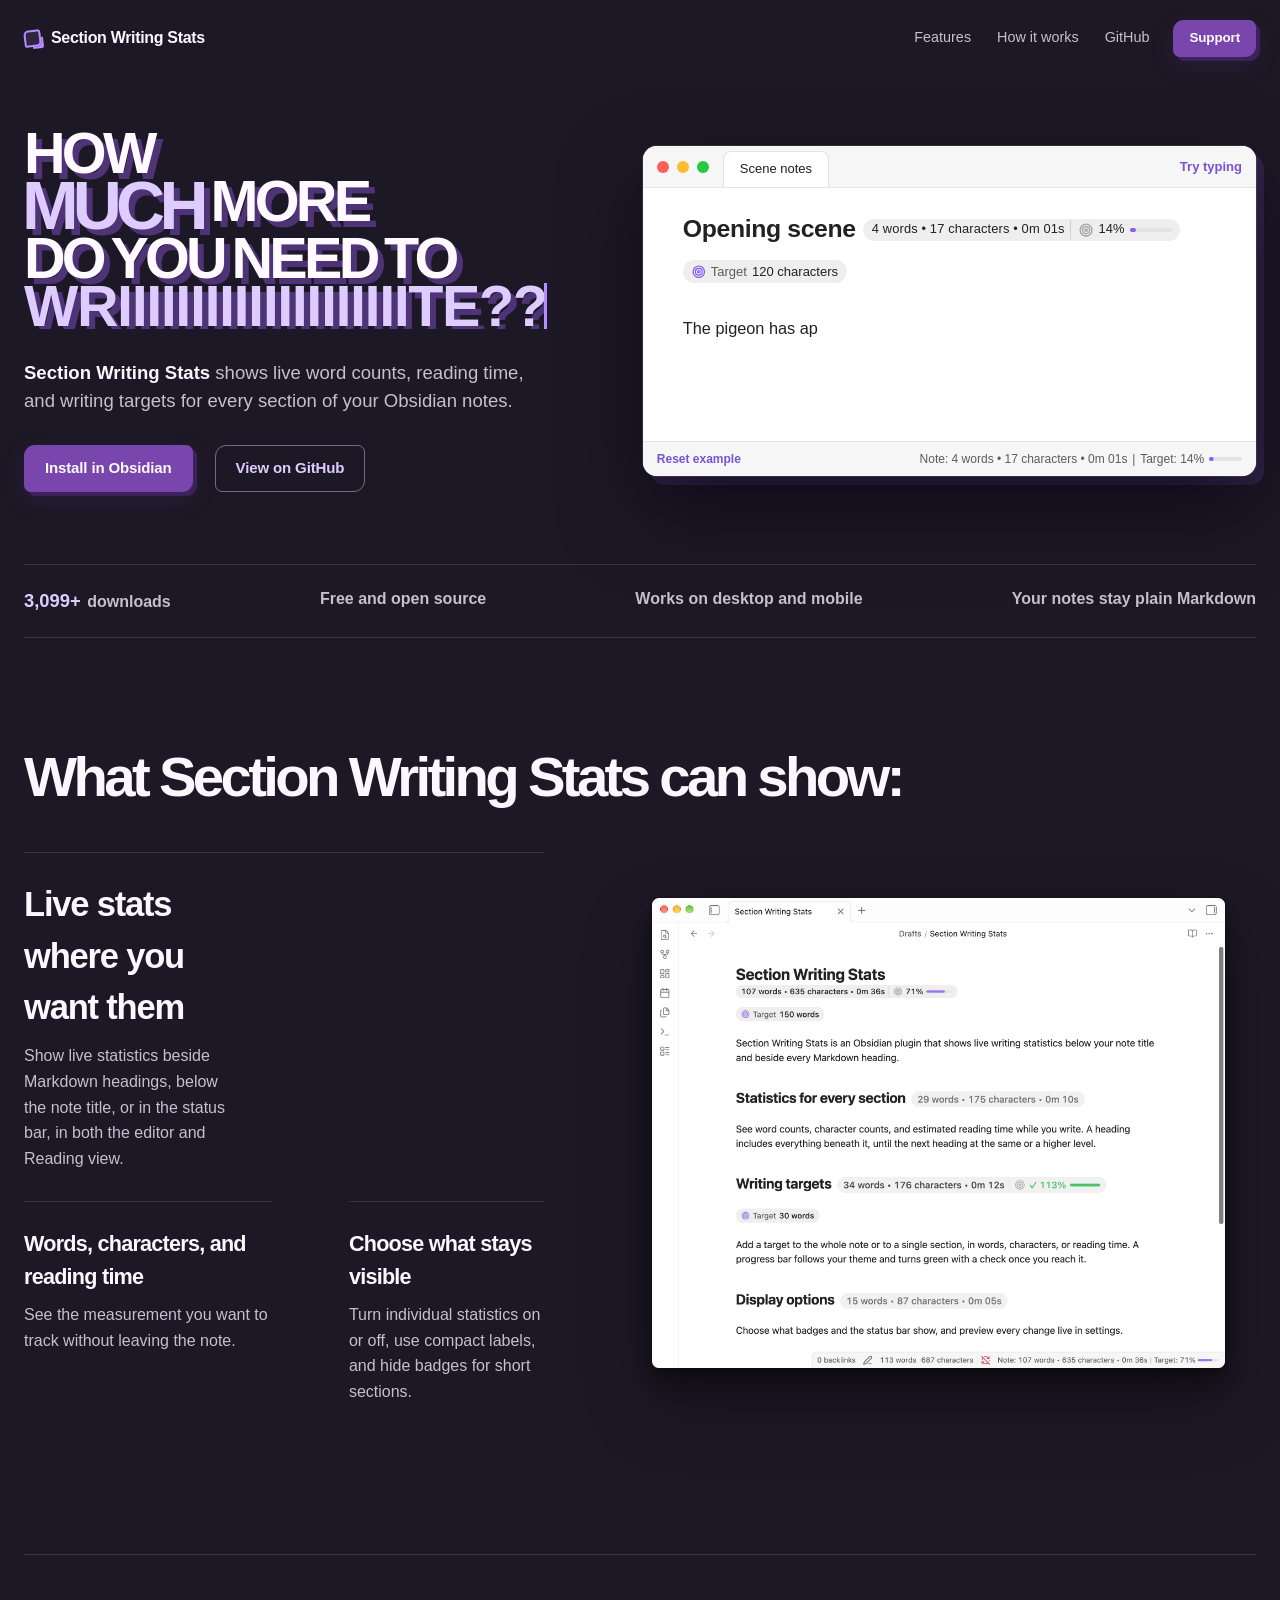
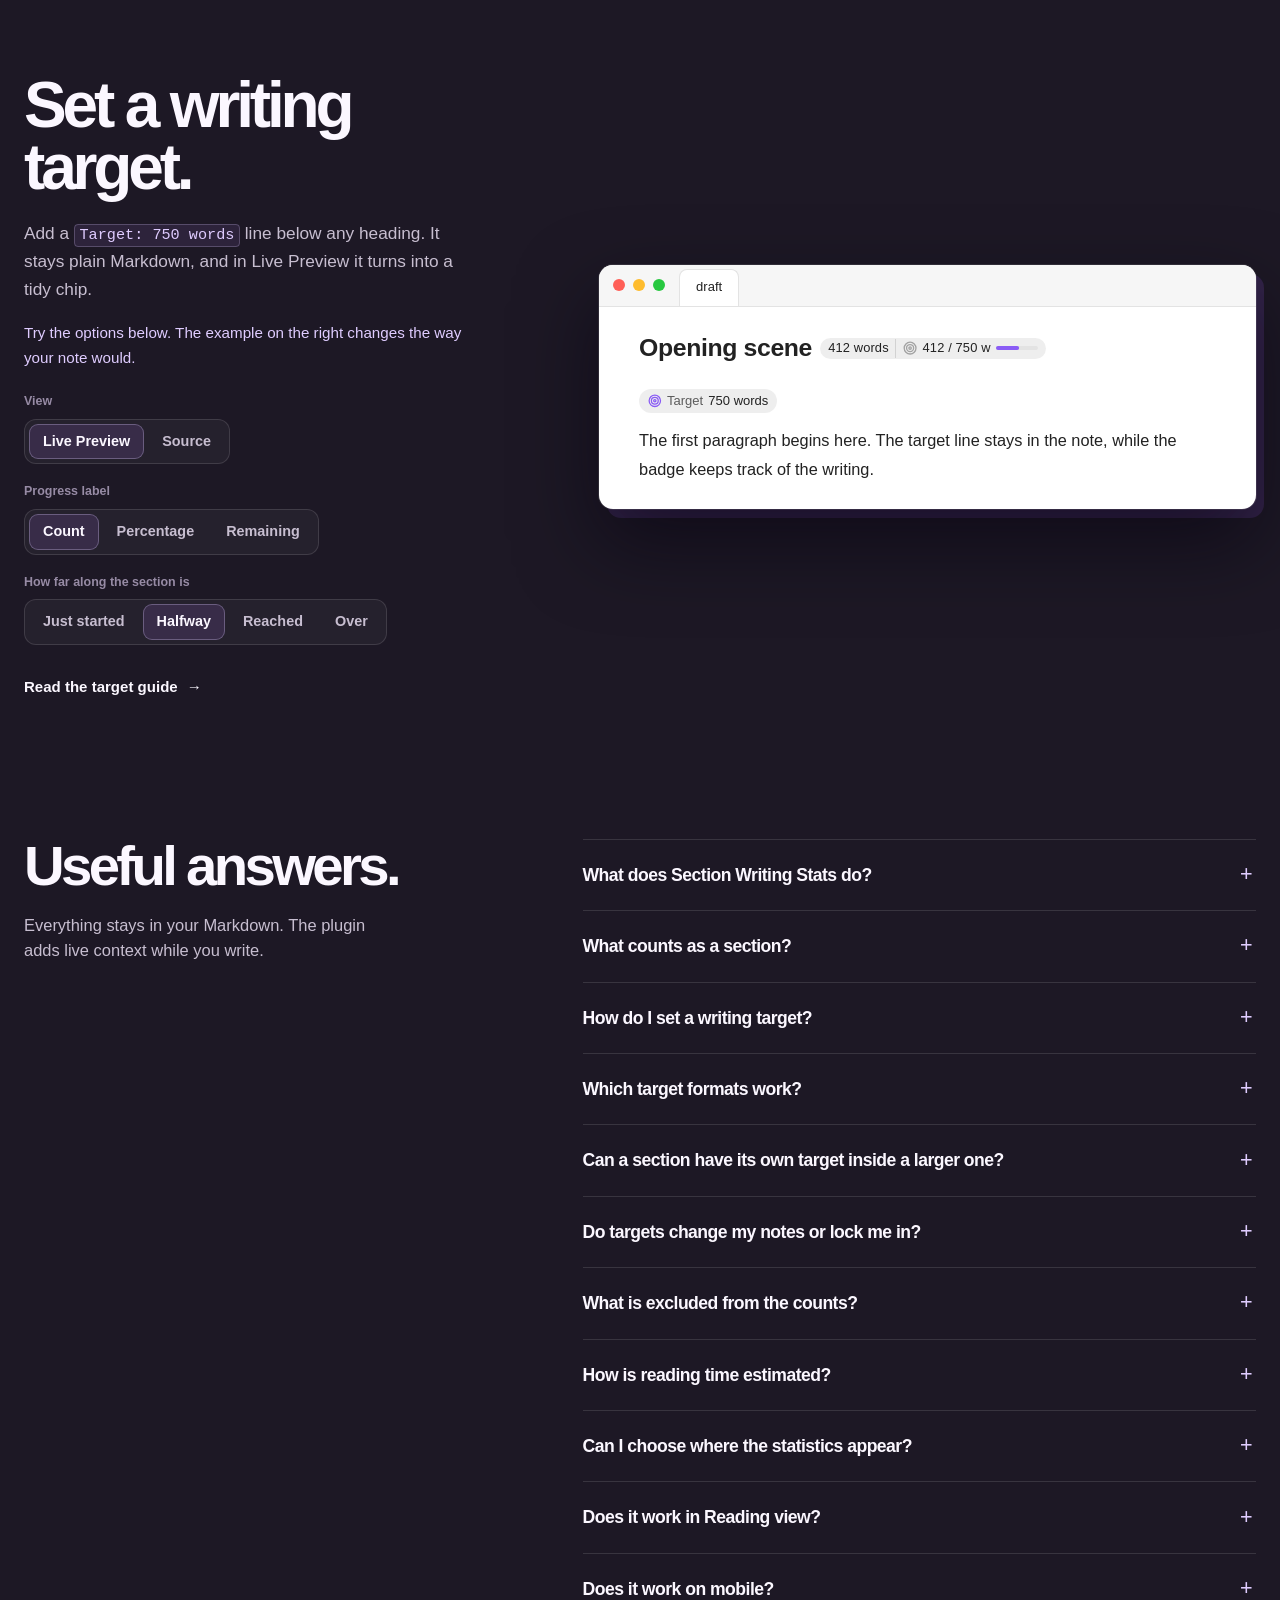
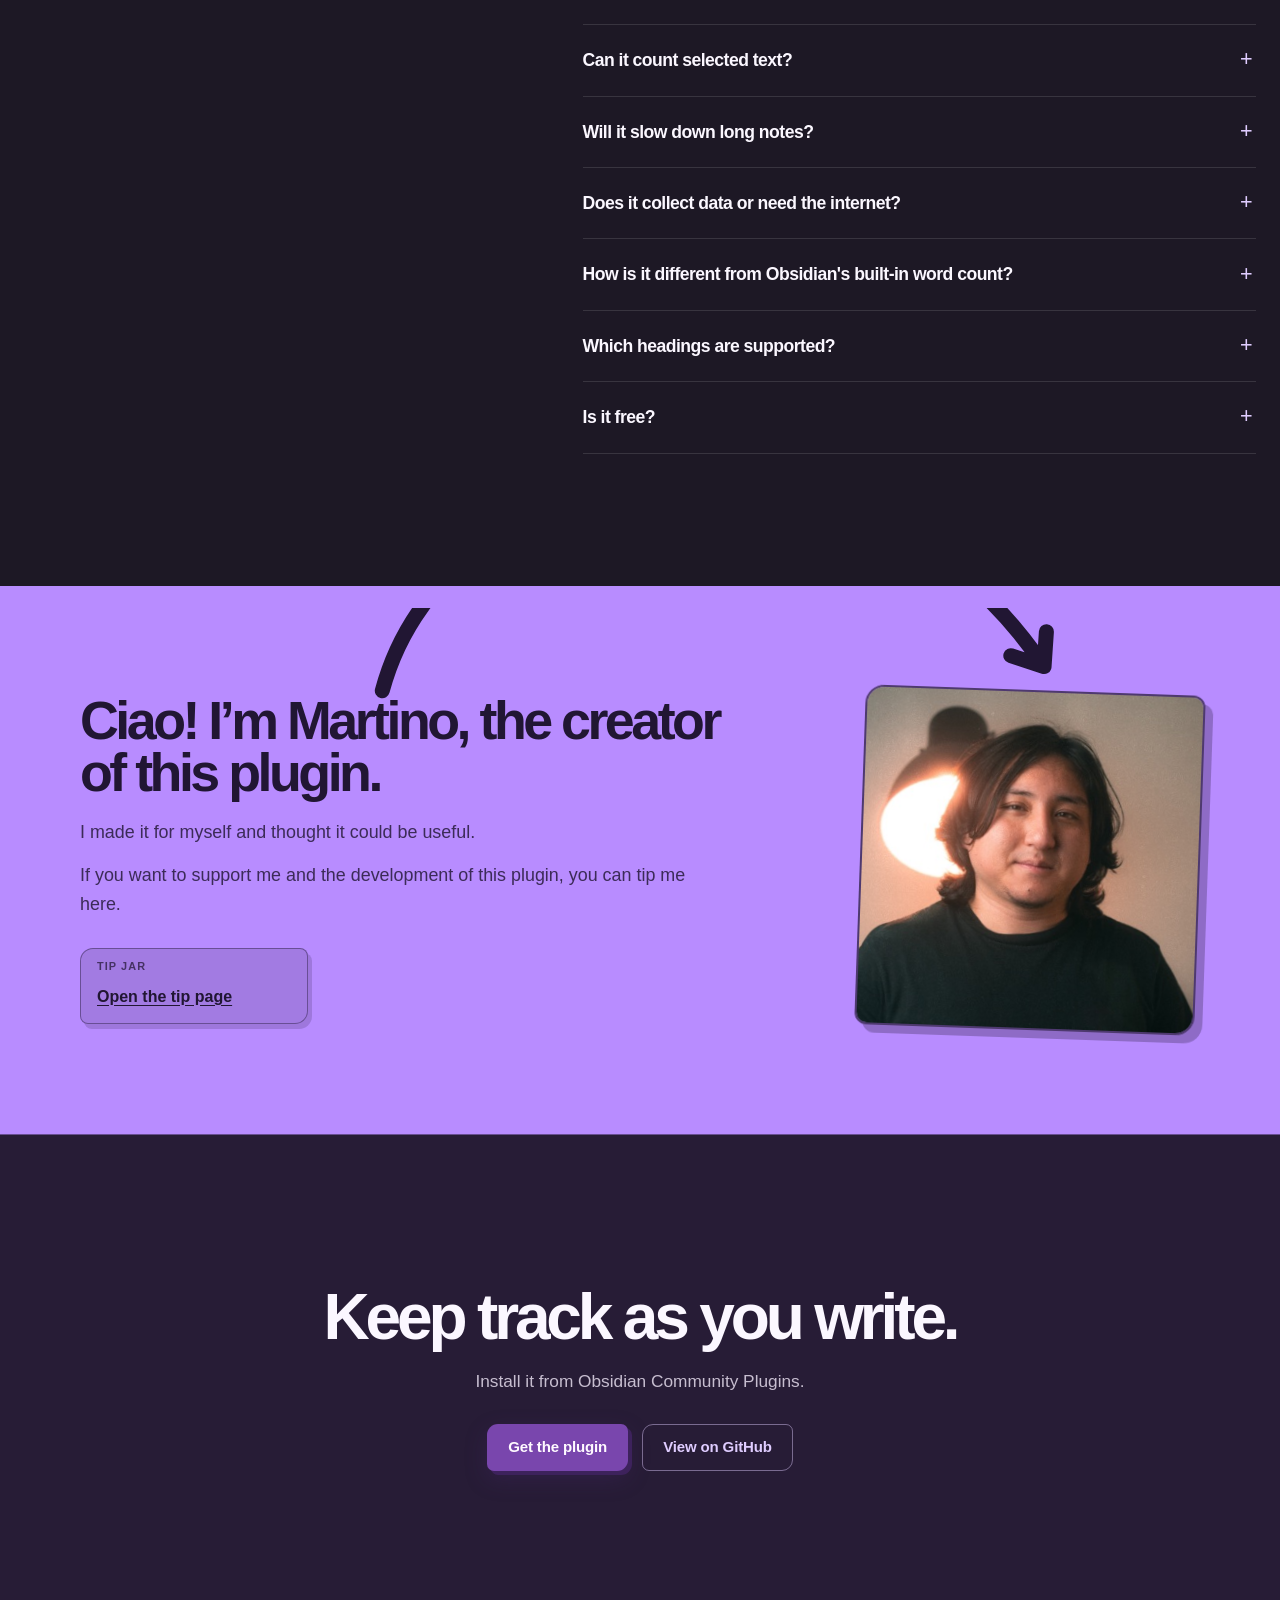
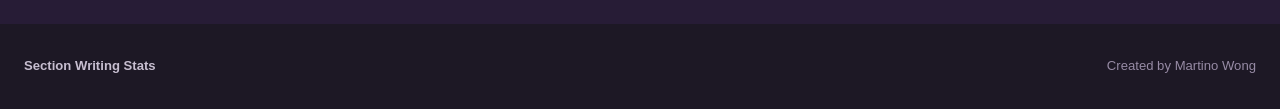
==== prototype/index.html @ cdc9cf93 "Replace the words-written slider with clear progress choices Just started, Halfway, Reached, and Ove" ====
<!doctype html>
<html lang="en">
  <head>
    <meta charset="utf-8" />
    <meta name="viewport" content="width=device-width, initial-scale=1" />
    <meta name="description" content="Live word counts, character counts, reading-time estimates, and writing targets for every Markdown heading in Obsidian." />
    <meta name="robots" content="noindex" />
    <meta name="theme-color" content="#19171d" />
    <meta property="og:type" content="website" />
    <meta property="og:site_name" content="Section Writing Stats" />
    <meta property="og:title" content="Section Writing Stats for Obsidian - Word Counts & Writing Targets" />
    <meta property="og:description" content="Live word counts, character counts, reading-time estimates, and writing targets for every Markdown heading in Obsidian." />
    <meta property="og:url" content="https://martinowong.github.io/section-writing-stats-site/" />
    <meta property="og:image" content="https://martinowong.github.io/section-writing-stats-site/images/section-writing-stats-x-card.png?v=1.5.0" />
    <meta property="og:image:secure_url" content="https://martinowong.github.io/section-writing-stats-site/images/section-writing-stats-x-card.png?v=1.5.0" />
    <meta property="og:image:width" content="1200" />
    <meta property="og:image:height" content="630" />
    <meta property="og:image:alt" content="Section Writing Stats for Obsidian, showing live word counts, character counts, reading time, and writing targets." />
    <meta name="twitter:card" content="summary_large_image" />
    <meta name="twitter:title" content="Section Writing Stats for Obsidian - Word Counts & Writing Targets" />
    <meta name="twitter:description" content="Live word counts, character counts, reading-time estimates, and writing targets for every Markdown heading in Obsidian." />
    <meta name="twitter:image" content="https://martinowong.github.io/section-writing-stats-site/images/section-writing-stats-x-card.png?v=1.5.0" />
    <meta name="twitter:image:alt" content="Section Writing Stats for Obsidian, showing live word counts, character counts, reading time, and writing targets." />
    <title>Section Writing Stats for Obsidian - Word Counts & Writing Targets</title>
    <link rel="stylesheet" href="site.css" />
    <link rel="stylesheet" href="plugin.css" />
    <link rel="stylesheet" href="prototype.css" />
    <script type="application/ld+json">
      {
        "@context": "https://schema.org",
        "@type": "SoftwareApplication",
        "name": "Section Writing Stats",
        "applicationCategory": "ProductivityApplication",
        "operatingSystem": "Windows, macOS, Linux, iOS, Android",
        "description": "An Obsidian community plugin that shows live word counts, character counts, reading-time estimates, and writing-target progress for notes and Markdown sections.",
        "downloadUrl": "https://community.obsidian.md/plugins/section-meter",
        "codeRepository": "https://github.com/martinowong/obsidian-section-meter",
        "author": {
          "@type": "Person",
          "name": "Martino Wong"
        }
      }
    </script>
    <script type="application/ld+json" id="faq-structured-data">
      {
        "@context": "https://schema.org",
        "@type": "FAQPage",
        "mainEntity": [
          {
            "@type": "Question",
            "name": "What does Section Writing Stats do?",
            "acceptedAnswer": {
              "@type": "Answer",
              "text": "It shows live word counts, character counts, and reading-time estimates beside every Markdown heading, below the note title, and in the status bar, and it tracks writing targets for a whole note or a single section."
            }
          },
          {
            "@type": "Question",
            "name": "What counts as a section?",
            "acceptedAnswer": {
              "@type": "Answer",
              "text": "A heading includes everything beneath it, including nested headings, until the next heading at the same or a higher level. A chapter's count therefore includes all of its scenes."
            }
          },
          {
            "@type": "Question",
            "name": "How do I set a writing target?",
            "acceptedAnswer": {
              "@type": "Answer",
              "text": "Put the cursor in a section and run Set or edit current-section writing target from the command palette, or type a line such as Target: 750 words below the heading yourself. A target above the first heading applies to the whole note."
            }
          },
          {
            "@type": "Question",
            "name": "Which target formats work?",
            "acceptedAnswer": {
              "@type": "Answer",
              "text": "Words, characters, or reading time: Target: 250 words, target 250w, Target: 1800 chars, Target: 3m, Target: 2m 30s, or Target: 45s. The line must stand on its own and include a unit, and Target is case-insensitive."
            }
          },
          {
            "@type": "Question",
            "name": "Can a section have its own target inside a larger one?",
            "acceptedAnswer": {
              "@type": "Answer",
              "text": "Yes. A parent heading's target covers all of its subsections, and a nested heading can define its own target, which takes priority while you write in that subsection."
            }
          },
          {
            "@type": "Question",
            "name": "Do targets change my notes or lock me in?",
            "acceptedAnswer": {
              "@type": "Answer",
              "text": "No. A target is an ordinary line of Markdown that stays in the note and works without the plugin. In Live Preview it shows as a small chip; click it to edit the text, or turn chips off in settings."
            }
          },
          {
            "@type": "Question",
            "name": "What is excluded from the counts?",
            "acceptedAnswer": {
              "@type": "Answer",
              "text": "YAML frontmatter, fenced and inline code, embeds, comments, HTML, and the target lines themselves. Text in paragraphs, lists, blockquotes, links, and table cells is counted."
            }
          },
          {
            "@type": "Question",
            "name": "How is reading time estimated?",
            "acceptedAnswer": {
              "@type": "Answer",
              "text": "From the word count and a reading speed you choose in settings, from 100 to 500 words per minute. The default is 200."
            }
          },
          {
            "@type": "Question",
            "name": "Can I choose where the statistics appear?",
            "acceptedAnswer": {
              "@type": "Answer",
              "text": "Yes. Show them beside headings, below the note title, in the status bar, or any combination, and pick words, reading time, or characters separately for badges and the status bar."
            }
          },
          {
            "@type": "Question",
            "name": "Does it work in Reading view?",
            "acceptedAnswer": {
              "@type": "Answer",
              "text": "Yes. Heading and title badges appear in both the editor and Reading view, using the same settings."
            }
          },
          {
            "@type": "Question",
            "name": "Does it work on mobile?",
            "acceptedAnswer": {
              "@type": "Answer",
              "text": "Yes. It runs on Obsidian for iOS and Android, and an optional sticky meter shows the current target's progress while you scroll."
            }
          },
          {
            "@type": "Question",
            "name": "Can it count selected text?",
            "acceptedAnswer": {
              "@type": "Answer",
              "text": "Yes. Select any passage and the status bar shows its words, characters, and reading time."
            }
          },
          {
            "@type": "Question",
            "name": "Will it slow down long notes?",
            "acceptedAnswer": {
              "@type": "Answer",
              "text": "It is built for long manuscripts: counts update after a short pause in typing, and only headings on screen get badges. A 55,000-word note with 480 headings recounts in under 10 milliseconds on a Mac."
            }
          },
          {
            "@type": "Question",
            "name": "Does it collect data or need the internet?",
            "acceptedAnswer": {
              "@type": "Answer",
              "text": "No. The plugin makes no network requests and keeps everything on your device."
            }
          },
          {
            "@type": "Question",
            "name": "How is it different from Obsidian's built-in word count?",
            "acceptedAnswer": {
              "@type": "Answer",
              "text": "Obsidian's word count shows totals for the whole note or a selection. Section Writing Stats adds counts for every heading, reading time, and writing targets with progress."
            }
          },
          {
            "@type": "Question",
            "name": "Which headings are supported?",
            "acceptedAnswer": {
              "@type": "Answer",
              "text": "Headings written with # marks, from # to ######. Underline-style (Setext) headings are not supported."
            }
          },
          {
            "@type": "Question",
            "name": "Is it free?",
            "acceptedAnswer": {
              "@type": "Answer",
              "text": "Yes. It is free and open source under the MIT License. If it helps your writing, you can leave a tip."
            }
          }
        ]
      }
    </script>
  </head>
  <body>
    <header class="site-header">
      <a class="wordmark" href="#top" aria-label="Section Writing Stats home">
        <span class="wordmark-mark" aria-hidden="true"></span>
        <span>Section Writing Stats</span>
      </a>
      <nav aria-label="Main navigation">
        <a href="#features">Features</a>
        <a href="#how-it-works">How it works</a>
        <a href="https://github.com/martinowong/obsidian-section-meter">GitHub</a>
      </nav>
      <a class="button button-small header-support" href="#support">Support</a>
    </header>

    <main id="top">
      <section class="p-hero" aria-labelledby="hero-heading">
        <div class="p-hero-copy hero-title is-visible">
          <h1 id="hero-heading" class="hero-shout" aria-label="How much more do you need to write?"><span class="type-row" aria-hidden="true"><span class="type-word type-word-1">HOW</span></span><span class="type-row type-row-much" aria-hidden="true"><span class="type-word type-word-2 type-word-much">MUCH</span><span class="type-word type-word-3">MORE</span></span><span class="type-row" aria-hidden="true"><span class="type-word type-word-4">DO</span><span class="type-word type-word-5">YOU</span><span class="type-word type-word-6">NEED</span><span class="type-word type-word-7">TO</span></span><span class="type-row" aria-hidden="true"><span class="type-word type-word-write"><span class="write-line">WRIIIIIIIIIII</span><span class="write-line">IIIIIIIIITE??</span></span></span></h1>
          <p class="p-answer"><strong>Section Writing Stats</strong> shows live word counts, reading time, and writing targets for every section of your Obsidian notes.</p>
          <div class="hero-actions">
            <a class="button" href="https://community.obsidian.md/plugins/section-meter">Install in Obsidian</a>
            <a class="button button-repo" href="https://github.com/martinowong/obsidian-section-meter">View on GitHub</a>
          </div>
        </div>
        <figure class="obsidian-frame p-demo" aria-label="Interactive example of Section Writing Stats">
          <div class="of-titlebar" aria-hidden="true"><span class="of-lights"><i></i><i></i><i></i></span><span class="of-tab">Scene notes</span><span class="of-hint">Try typing</span></div>
          <div class="of-body">
            <h2 class="of-heading">Opening scene <span class="section-meter-badge section-meter-target-badge section-meter-target-start" id="demo-target-badge"><span class="section-meter-badge-label" id="demo-badge">0 words</span><span class="section-meter-target-group"><span class="section-meter-target-caption"><svg viewBox="0 0 24 24" stroke-width="2" aria-hidden="true"><circle cx="12" cy="12" r="10"/><circle cx="12" cy="12" r="6"/><circle cx="12" cy="12" r="2"/></svg><span class="sr-only">Target</span></span><span class="section-meter-target-label section-meter-target-start" id="demo-target-count">0%</span><span class="section-meter-target-progress section-meter-target-start"><span class="section-meter-target-progress-fill" id="demo-progress-fill"></span></span></span></span></h2>
            <div class="of-editor">
              <label class="sr-only" for="demo-writing">Try writing a section</label>
              <textarea id="demo-writing" spellcheck="false">Target: 120 characters

</textarea>
              <div class="of-chip-line" id="demo-target-line" hidden><button type="button" class="section-meter-target-chip" id="demo-target-chip-value-chip"><span class="section-meter-target-chip-icon"><svg viewBox="0 0 24 24" stroke-width="2" aria-hidden="true"><circle cx="12" cy="12" r="10"/><circle cx="12" cy="12" r="6"/><circle cx="12" cy="12" r="2"/></svg></span><span class="section-meter-target-chip-caption">Target</span><span class="section-meter-target-chip-value" id="demo-target-chip-value">120 characters</span></button></div>
            </div>
          </div>
          <div class="of-status">
            <button type="button" id="demo-reset">Reset example</button>
            <span class="section-meter-status-bar-part section-meter-status-bar-target" id="demo-status" aria-live="polite"></span>
          </div>
        </figure>
      </section>

      <ul class="p-facts" aria-label="At a glance">
        <li><strong><span id="download-count" data-downloads="0" data-fallback-downloads="3099">3,099</span>+</strong> downloads</li>
        <li>Free and open source</li>
        <li>Works on desktop and mobile</li>
        <li>Your notes stay plain Markdown</li>
      </ul>

      <section class="feature-section p-features" id="features">
        <div class="section-heading reveal">
          <h2>What Section Writing Stats can show:</h2>
        </div>
        <div class="p-features-layout">
        <div class="feature-list">
          <article class="feature feature-primary reveal">
            <div>
              <h3>Live stats where you want them</h3>
              <p>Show live statistics beside Markdown headings, below the note title, or in the status bar, in both the editor and Reading view.</p>
            </div>
          </article>
          <article class="feature reveal">
            <div>
              <h3>Words, characters, and reading time</h3>
              <p>See the measurement you want to track without leaving the note.</p>
            </div>
          </article>
          <article class="feature reveal">
            <div>
              <h3>Choose what stays visible</h3>
              <p>Turn individual statistics on or off, use compact labels, and hide badges for short sections.</p>
            </div>
          </article>
        </div>
        <figure class="p-features-shot hero-screenshot reveal">
          <picture>
            <source srcset="../images/section-writing-stats-obsidian.webp" type="image/webp" />
            <img src="../images/section-writing-stats-obsidian.png" width="2300" height="1924" loading="lazy" alt="Section Writing Stats in Obsidian, with heading badges, target chips, and the status bar" />
          </picture>
        </figure>
        </div>
      </section>

      <section class="p-targets" id="how-it-works">
        <div class="p-targets-copy target-copy reveal">
          <h2>Set a writing target.</h2>
          <p>Add a <code>Target: 750 words</code> line below any heading. It stays plain Markdown, and in Live Preview it turns into a tidy chip.</p>
          <p class="p-controls-hint">Try the options below. The example on the right changes the way your note would.</p>
          <div class="p-controls">
            <fieldset class="p-segmented"><legend>View</legend><div>
              <label><input type="radio" name="target-view" value="live" checked><span>Live Preview</span></label>
              <label><input type="radio" name="target-view" value="source"><span>Source</span></label>
            </div></fieldset>
            <fieldset class="p-segmented"><legend>Progress label</legend><div>
              <label><input type="radio" name="target-label" value="count" checked><span>Count</span></label>
              <label><input type="radio" name="target-label" value="percentage"><span>Percentage</span></label>
              <label><input type="radio" name="target-label" value="remaining"><span>Remaining</span></label>
            </div></fieldset>
            <fieldset class="p-segmented"><legend>How far along the section is</legend><div>
              <label><input type="radio" name="target-progress" value="150"><span>Just started</span></label>
              <label><input type="radio" name="target-progress" value="412" checked><span>Halfway</span></label>
              <label><input type="radio" name="target-progress" value="780"><span>Reached</span></label>
              <label><input type="radio" name="target-progress" value="960"><span>Over</span></label>
            </div></fieldset>
          </div>
          <a class="text-link" href="https://github.com/martinowong/obsidian-section-meter#writing-targets">Read the target guide <span aria-hidden="true">→</span></a>
        </div>
        <figure class="obsidian-frame p-target-demo reveal reveal-late" aria-label="Example section with a 750-word target">
          <div class="of-titlebar" aria-hidden="true"><span class="of-lights"><i></i><i></i><i></i></span><span class="of-tab">draft</span></div>
          <div class="of-body">
            <h2 class="of-heading">Opening scene <span class="section-meter-badge section-meter-target-badge section-meter-target-start" id="sample-target-badge"><span class="section-meter-badge-label" id="sample-badge-label">412 words</span><span class="section-meter-target-group"><span class="section-meter-target-caption"><svg viewBox="0 0 24 24" stroke-width="2" aria-hidden="true"><circle cx="12" cy="12" r="10"/><circle cx="12" cy="12" r="6"/><circle cx="12" cy="12" r="2"/></svg><span class="sr-only">Target</span></span><span class="section-meter-target-label section-meter-target-start" id="sample-target-count">0%</span><span class="section-meter-target-progress section-meter-target-start"><span class="section-meter-target-progress-fill" id="sample-progress-fill"></span></span></span></span></h2>
            <div class="p-target-line" id="sample-target-line"><button type="button" class="section-meter-target-chip" id="sample-chip-value-chip"><span class="section-meter-target-chip-icon"><svg viewBox="0 0 24 24" stroke-width="2" aria-hidden="true"><circle cx="12" cy="12" r="10"/><circle cx="12" cy="12" r="6"/><circle cx="12" cy="12" r="2"/></svg></span><span class="section-meter-target-chip-caption">Target</span><span class="section-meter-target-chip-value" id="sample-chip-value">750 words</span></button></div>
            <p>The first paragraph begins here. The target line stays in the note, while the badge keeps track of the writing.</p>
          </div>
        </figure>
      </section>

      <section class="faq-section" id="faq" aria-labelledby="faq-title">
        <div class="faq-heading reveal">
          <h2 id="faq-title">Useful answers.</h2>
          <p>Everything stays in your Markdown. The plugin adds live context while you write.</p>
        </div>
        <div class="faq-list reveal">
          <details>
            <summary>What does Section Writing Stats do?</summary>
            <p>It shows live word counts, character counts, and reading-time estimates beside every Markdown heading, below the note title, and in the status bar, and it tracks writing targets for a whole note or a single section.</p>
          </details>
          <details>
            <summary>What counts as a section?</summary>
            <p>A heading includes everything beneath it, including nested headings, until the next heading at the same or a higher level. A chapter's count therefore includes all of its scenes.</p>
          </details>
          <details>
            <summary>How do I set a writing target?</summary>
            <p>Put the cursor in a section and run Set or edit current-section writing target from the command palette, or type a line such as <code>Target: 750 words</code> below the heading yourself. A target above the first heading applies to the whole note.</p>
          </details>
          <details>
            <summary>Which target formats work?</summary>
            <p>Words, characters, or reading time: <code>Target: 250 words</code>, <code>target 250w</code>, <code>Target: 1800 chars</code>, <code>Target: 3m</code>, <code>Target: 2m 30s</code>, or <code>Target: 45s</code>. The line must stand on its own and include a unit, and <code>Target</code> is case-insensitive.</p>
          </details>
          <details>
            <summary>Can a section have its own target inside a larger one?</summary>
            <p>Yes. A parent heading's target covers all of its subsections, and a nested heading can define its own target, which takes priority while you write in that subsection.</p>
          </details>
          <details>
            <summary>Do targets change my notes or lock me in?</summary>
            <p>No. A target is an ordinary line of Markdown that stays in the note and works without the plugin. In Live Preview it shows as a small chip; click it to edit the text, or turn chips off in settings.</p>
          </details>
          <details>
            <summary>What is excluded from the counts?</summary>
            <p>YAML frontmatter, fenced and inline code, embeds, comments, HTML, and the target lines themselves. Text in paragraphs, lists, blockquotes, links, and table cells is counted.</p>
          </details>
          <details>
            <summary>How is reading time estimated?</summary>
            <p>From the word count and a reading speed you choose in settings, from 100 to 500 words per minute. The default is 200.</p>
          </details>
          <details>
            <summary>Can I choose where the statistics appear?</summary>
            <p>Yes. Show them beside headings, below the note title, in the status bar, or any combination, and pick words, reading time, or characters separately for badges and the status bar.</p>
          </details>
          <details>
            <summary>Does it work in Reading view?</summary>
            <p>Yes. Heading and title badges appear in both the editor and Reading view, using the same settings.</p>
          </details>
          <details>
            <summary>Does it work on mobile?</summary>
            <p>Yes. It runs on Obsidian for iOS and Android, and an optional sticky meter shows the current target's progress while you scroll.</p>
          </details>
          <details>
            <summary>Can it count selected text?</summary>
            <p>Yes. Select any passage and the status bar shows its words, characters, and reading time.</p>
          </details>
          <details>
            <summary>Will it slow down long notes?</summary>
            <p>It is built for long manuscripts: counts update after a short pause in typing, and only headings on screen get badges. A 55,000-word note with 480 headings recounts in under 10 milliseconds on a Mac.</p>
          </details>
          <details>
            <summary>Does it collect data or need the internet?</summary>
            <p>No. The plugin makes no network requests and keeps everything on your device.</p>
          </details>
          <details>
            <summary>How is it different from Obsidian's built-in word count?</summary>
            <p>Obsidian's word count shows totals for the whole note or a selection. Section Writing Stats adds counts for every heading, reading time, and writing targets with progress.</p>
          </details>
          <details>
            <summary>Which headings are supported?</summary>
            <p>Headings written with <code>#</code> marks, from <code>#</code> to <code>######</code>. Underline-style (Setext) headings are not supported.</p>
          </details>
          <details>
            <summary>Is it free?</summary>
            <p>Yes. It is free and open source under the MIT License. If it helps your writing, you can leave a tip.</p>
          </details>
        </div>
      </section>

      <section class="support-section" id="support">
        <div class="support-layout reveal">
          <div class="support-copy">
            <h2>Ciao! I’m <span class="support-name">Martino</span>, the creator of this plugin.</h2>
            <p>I made it for myself and thought it could be useful.</p>
            <p>If you want to support me and the development of this plugin, you can tip me here.</p>
            <div class="support-tip">
              <span class="support-tip-label">Tip jar</span>
              <stripe-buy-button
                buy-button-id="buy_btn_1U2U9LBZ7E4J3C2PV20x16Y0"
                publishable-key="pk_live_51QSmmABZ7E4J3C2PZJ722tiUnINsko8iq7mGpmrBPlGW8NEKcEDpGhbU9Q8T30tfKAvzZQvdubkgQbM4pyCPtM6d00pWv3S7lW"
              ></stripe-buy-button>
              <a class="support-tip-fallback" href="https://buy.stripe.com/fZu28qbuq96G63R759gYU00">Open the tip page</a>
            </div>
          </div>
          <figure class="support-portrait">
            <img src="../images/martino-wong.jpg" alt="Martino Wong, creator of Section Writing Stats" />
          </figure>
          <svg class="support-arrow" viewBox="0 0 520 240" preserveAspectRatio="none" aria-hidden="true">
            <path class="arrow-stem" id="support-arrow-stem" pathLength="1" d="M -102 -31 C 24 -129, 229 -94, 313 63" />
          </svg>
        </div>
      </section>

      <section class="closing-section">
        <h2>Keep track as you write.</h2>
        <p>Install it from Obsidian Community Plugins.</p>
        <div class="closing-actions">
          <a class="button" href="https://community.obsidian.md/plugins/section-meter">Get the plugin</a>
          <a class="button button-repo" href="https://github.com/martinowong/obsidian-section-meter">View on GitHub</a>
        </div>
      </section>
    </main>

    <footer>
      <span>Section Writing Stats</span>
      <span>Created by <a href="https://github.com/martinowong">Martino Wong</a></span>
    </footer>
    <script>
      const revealItems = document.querySelectorAll(".reveal");
      if ("IntersectionObserver" in window) {
        document.documentElement.classList.add("has-reveals");
        const revealObserver = new IntersectionObserver((entries) => {
          entries.forEach((entry) => {
            if (!entry.isIntersecting) return;
            entry.target.classList.add("is-visible");
            revealObserver.unobserve(entry.target);
          });
        }, { threshold: 0.16 });
        revealItems.forEach((item) => revealObserver.observe(item));
      }

      document.querySelectorAll(".type-word-write").forEach((word) => word.style.setProperty("--write-width", `${word.scrollWidth}px`));

      // Mirrors the plugin: standalone "Target: 120 characters" or "target 250w" lines, 125% overage warning.
      const STATES = ["section-meter-target-start", "section-meter-target-complete", "section-meter-target-overage"];
      const parseTarget = (line) => {
        const match = /^target(?:[ \t]*:[ \t]*|[ \t]+)((?:[1-9]\d{0,2}(?:,\d{3})+)|\d+)[ \t]*(w|words?|chars?|characters?)$/i.exec(line.trim());
        const value = match ? Number(match[1].replace(/,/g, "")) : 0;
        return value > 0 ? { value, metric: /^w/i.test(match[2]) ? "words" : "characters" } : null;
      };
      const plural = (count, unit) => `${count.toLocaleString("en-US")} ${count === 1 ? unit : `${unit}s`}`;
      const formatSeconds = (seconds) => `${Math.floor(seconds / 60)}m ${String(seconds % 60).padStart(2, "0")}s`;
      const progressFor = (target, current, style) => {
        const percent = Math.round((current / target.value) * 100);
        const state = current >= target.value * 1.25 ? STATES[2] : current >= target.value ? STATES[1] : STATES[0];
        const unit = target.metric === "words" ? "word" : "character";
        let label = `${current.toLocaleString("en-US")} / ${target.value.toLocaleString("en-US")} ${target.metric === "words" ? "w" : "c"}`;
        if (style === "percentage") label = `${percent}%`;
        if (style === "remaining") {
          const difference = Math.abs(target.value - current);
          label = difference === 0 ? "Reached" : `${plural(difference, unit)} ${current < target.value ? "left" : "over"}`;
        }
        return { percent, state, label };
      };
      const applyProgress = (elements, progress) => {
        elements.forEach((element) => { element.classList.remove(...STATES); element.classList.add(progress.state); });
      };

      // Hero demo
      const writing = document.querySelector("#demo-writing");
      const reset = document.querySelector("#demo-reset");
      const badgeLabel = document.querySelector("#demo-badge");
      const targetBadge = document.querySelector("#demo-target-badge");
      const targetGroup = targetBadge.querySelector(".section-meter-target-group");
      const targetCount = document.querySelector("#demo-target-count");
      const progressFill = document.querySelector("#demo-progress-fill");
      const chipLine = document.querySelector("#demo-target-line");
      const chipValue = document.querySelector("#demo-target-chip-value");
      const status = document.querySelector("#demo-status");
      const example = writing.value;
      const demoSentence = "The pigeon has appointed itself editor-in-chief, and it has notes about every sentence.";
      let demoTypingTimer;
      let isDemoTyping = false;

      const firstLineEnd = () => {
        const end = writing.value.indexOf("\n");
        return end === -1 ? writing.value.length : end;
      };

      function updateDemoChip() {
        const target = parseTarget(writing.value.slice(0, firstLineEnd()));
        const editingTargetLine = document.activeElement === writing && writing.selectionStart <= firstLineEnd();
        chipLine.hidden = !target || editingTargetLine || writing.scrollTop > 0;
        if (target) chipValue.textContent = `${target.value.toLocaleString("en-US")} ${target.metric}`;
      }

      function updateDemoBadge() {
        const lines = writing.value.split("\n");
        const target = parseTarget(lines[0]);
        const text = lines.filter((line) => !parseTarget(line)).join("\n").trim();
        const words = text ? text.split(/\s+/).length : 0;
        const characters = text.length;
        const stats = `${plural(words, "word")} • ${plural(characters, "character")} • ${formatSeconds(Math.round((words / 200) * 60))}`;
        badgeLabel.textContent = stats;
        targetGroup.hidden = !target;
        status.replaceChildren(Object.assign(document.createElement("span"), { textContent: `Note: ${stats}` }));
        if (target) {
          const progress = progressFor(target, target.metric === "words" ? words : characters, "percentage");
          targetCount.textContent = progress.label;
          progressFill.style.setProperty("--section-meter-progress", `${Math.min(progress.percent, 100)}%`);
          applyProgress([targetBadge, targetCount, progressFill.parentElement], progress);
          const separator = Object.assign(document.createElement("span"), { className: "section-meter-status-bar-separator", textContent: "|" });
          const label = Object.assign(document.createElement("span"), { className: `section-meter-target-label section-meter-status-bar-target-label ${progress.state}`, textContent: `Target: ${progress.label}` });
          const bar = progressFill.parentElement.cloneNode(true);
          bar.removeAttribute("id");
          bar.querySelector("[id]")?.removeAttribute("id");
          status.append(separator, label, bar);
        }
        updateDemoChip();
      }

      const playDemoTypewriter = () => {
        window.clearTimeout(demoTypingTimer);
        if (window.matchMedia("(prefers-reduced-motion: reduce)").matches) {
          writing.value = `${example}${demoSentence}`;
          updateDemoBadge();
          return;
        }
        let index = 0;
        isDemoTyping = true;
        const typeNextCharacter = () => {
          if (!isDemoTyping || index >= demoSentence.length) {
            isDemoTyping = false;
            return;
          }
          writing.value = `${example}${demoSentence.slice(0, index + 1)}`;
          updateDemoBadge();
          index += 1;
          demoTypingTimer = window.setTimeout(typeNextCharacter, index < 18 ? 62 : 24);
        };
        typeNextCharacter();
      };

      writing.addEventListener("input", (event) => {
        if (event.isTrusted) isDemoTyping = false;
        if (isDemoTyping) return;
        window.clearTimeout(demoTypingTimer);
        updateDemoBadge();
      });
      ["focus", "blur", "click", "keyup", "select", "scroll"].forEach((type) => writing.addEventListener(type, updateDemoChip));
      document.querySelector("#demo-target-chip-value-chip").addEventListener("click", () => {
        writing.focus();
        writing.setSelectionRange(firstLineEnd(), firstLineEnd());
        updateDemoChip();
      });
      reset.addEventListener("click", () => {
        writing.value = example;
        updateDemoBadge();
        playDemoTypewriter();
        writing.focus();
      });
      updateDemoBadge();
      demoTypingTimer = window.setTimeout(playDemoTypewriter, 700);

      // Targets section: view, label style, and words written all update one example.
      const sampleTarget = { value: 750, metric: "words" };
      const sampleBadge = document.querySelector("#sample-target-badge");
      const sampleLabel = document.querySelector("#sample-badge-label");
      const sampleCount = document.querySelector("#sample-target-count");
      const sampleFill = document.querySelector("#sample-progress-fill");
      const sampleLine = document.querySelector("#sample-target-line");
      const sampleChip = sampleLine.innerHTML;
      const checked = (name) => document.querySelector(`input[name="${name}"]:checked`).value;

      function updateTargetSample() {
        const words = Number(checked("target-progress"));
        const progress = progressFor(sampleTarget, words, checked("target-label"));
        sampleLabel.textContent = plural(words, "word");
        sampleCount.textContent = progress.label;
        sampleFill.style.setProperty("--section-meter-progress", `${Math.min(progress.percent, 100)}%`);
        applyProgress([sampleBadge, sampleCount, sampleFill.parentElement], progress);
        if (checked("target-view") === "source") {
          sampleLine.replaceChildren(Object.assign(document.createElement("code"), { textContent: "Target: 750 words" }));
        } else if (!sampleLine.querySelector(".section-meter-target-chip")) {
          sampleLine.innerHTML = sampleChip;
        }
      }

      document.querySelectorAll('input[name="target-view"], input[name="target-label"], input[name="target-progress"]').forEach((input) => input.addEventListener("change", updateTargetSample));
      sampleLine.addEventListener("click", (event) => {
        if (!event.target.closest(".section-meter-target-chip")) return;
        document.querySelector('input[name="target-view"][value="source"]').click();
      });
      updateTargetSample();


      const downloadCount = document.querySelector("#download-count");
      const downloadCountUrl = "../downloads.json";
      const formatDownloads = (value) => new Intl.NumberFormat().format(value);

      function renderDownloadCount(downloads, animate) {
        if (!downloadCount) return;
        const start = Number(downloadCount.dataset.downloads || 0);
        const reducedMotion = window.matchMedia("(prefers-reduced-motion: reduce)").matches;

        if (!animate || reducedMotion || start === downloads) {
          downloadCount.textContent = formatDownloads(downloads);
          downloadCount.dataset.downloads = String(downloads);
          return;
        }

        const duration = 1300;
        const startedAt = performance.now();
        const tick = (now) => {
          const progress = Math.min((now - startedAt) / duration, 1);
          const eased = 1 - Math.pow(1 - progress, 3);
          downloadCount.textContent = formatDownloads(Math.round(start + (downloads - start) * eased));
          if (progress < 1) requestAnimationFrame(tick);
          else downloadCount.dataset.downloads = String(downloads);
        };
        requestAnimationFrame(tick);
      }

      if (downloadCount) {
        document.documentElement.classList.add("has-download-counter");
        let currentDownloads = Number(downloadCount.dataset.fallbackDownloads);
        let hasAnimated = false;
        const revealDownloads = () => {
          if (hasAnimated) return;
          hasAnimated = true;
          downloadCount.textContent = "0";
          downloadCount.dataset.downloads = "0";
          downloadCount.classList.add("is-visible");
          renderDownloadCount(currentDownloads, true);
        };

        const downloadObserver = new IntersectionObserver(([entry]) => {
          if (!entry.isIntersecting) return;
          revealDownloads();
          downloadObserver.disconnect();
        }, { threshold: 0.5 });
        downloadObserver.observe(downloadCount);

        fetch(downloadCountUrl)
          .then((response) => response.ok ? response.json() : Promise.reject(new Error("Download statistics are unavailable.")))
          .then((statistics) => {
            const downloads = statistics?.downloads;
            if (!Number.isFinite(downloads)) return;
            currentDownloads = downloads;
            if (hasAnimated) renderDownloadCount(downloads, false);
          })
          .catch(() => {
            // The visible fallback keeps the page useful if the public statistics file is unavailable.
          });
      }

      // Stripe's script only matters near the tip jar, so load it on approach.
      // If it can't load (offline, blocked), show a plain link instead.
      const tipJar = document.querySelector(".support-tip");
      if (tipJar) {
        let stripeRequested = false;
        const showTipLink = () => tipJar.classList.add("tip-jar-unavailable");
        const loadStripe = () => {
          if (stripeRequested) return;
          stripeRequested = true;
          const script = document.createElement("script");
          script.src = "https://js.stripe.com/v3/buy-button.js";
          script.async = true;
          script.addEventListener("error", showTipLink);
          document.head.append(script);
          window.setTimeout(() => {
            if (!customElements.get("stripe-buy-button")) showTipLink();
          }, 8000);
        };
        if ("IntersectionObserver" in window) {
          const tipObserver = new IntersectionObserver((entries) => {
            if (!entries.some((entry) => entry.isIntersecting)) return;
            loadStripe();
            tipObserver.disconnect();
          }, { rootMargin: "800px 0px" });
          tipObserver.observe(tipJar);
        } else {
          loadStripe();
        }
        document.querySelectorAll('a[href="#support"]').forEach((link) => link.addEventListener("click", loadStripe));
      }

      const supportLayout = document.querySelector(".support-layout");
      const liveArrowStem = document.querySelector("#support-arrow-stem");
      const supportHeading = document.querySelector(".support-copy h2");
      const supportName = document.querySelector(".support-name");
      const supportPortrait = document.querySelector(".support-portrait");
      const liveArrow = document.querySelector(".support-arrow");
      const arrowAnchors = {
        start: { x: 0.562, y: -0.098 },
        end: { x: 0.540, y: -0.050 },
      };
      const arrowCurve = {
        controlOne: { along: 0.114, offset: -0.372 },
        controlTwo: { along: 0.732, offset: -0.430 },
      };
      let hasDrawnArrow = false;

      const pointInLayout = (element, xRatio, yRatio, layoutBounds) => {
        const bounds = element.getBoundingClientRect();
        return {
          x: bounds.left - layoutBounds.left + bounds.width * xRatio,
          y: bounds.top - layoutBounds.top + bounds.height * yRatio,
        };
      };

      const getArrowPoints = () => {
        const layoutBounds = supportLayout.getBoundingClientRect();
        const nameBounds = supportName.getBoundingClientRect();
        const headingBounds = supportHeading.getBoundingClientRect();
        const start = {
          x: nameBounds.left - layoutBounds.left + nameBounds.width * arrowAnchors.start.x,
          y: headingBounds.top - layoutBounds.top + nameBounds.height * arrowAnchors.start.y,
        };
        const end = pointInLayout(supportPortrait, arrowAnchors.end.x, arrowAnchors.end.y, layoutBounds);
        const dx = end.x - start.x;
        const dy = end.y - start.y;
        const distance = Math.hypot(dx, dy) || 1;
        const normal = { x: -dy / distance, y: dx / distance };
        const control = ({ along, offset }) => ({
          x: start.x + dx * along + normal.x * distance * offset,
          y: start.y + dy * along + normal.y * distance * offset,
        });
        return { start, controlOne: control(arrowCurve.controlOne), controlTwo: control(arrowCurve.controlTwo), end, layoutBounds, normal, distance, dx, dy };
      };

      const updateArrowCurve = () => {
        const arrowPoints = getArrowPoints();
        const { start, controlOne, controlTwo, end, layoutBounds } = arrowPoints;
        const curvePath = `M ${start.x} ${start.y} C ${controlOne.x} ${controlOne.y}, ${controlTwo.x} ${controlTwo.y}, ${end.x} ${end.y}`;
        liveArrow.setAttribute("viewBox", `0 0 ${layoutBounds.width} ${layoutBounds.height}`);
        const angle = Math.atan2(end.y - controlTwo.y, end.x - controlTwo.x);
        const wing = (offset) => {
          const length = 35;
          const x = end.x + Math.cos(angle + Math.PI + offset) * length;
          const y = end.y + Math.sin(angle + Math.PI + offset) * length;
          return `${x.toFixed(1)},${y.toFixed(1)}`;
        };
        const chevronPath = `M ${wing(-0.66)} L ${end.x},${end.y} L ${wing(0.66)}`;
        liveArrowStem.setAttribute("d", `${curvePath} ${chevronPath}`);
      };
      const drawArrow = () => {
        if (hasDrawnArrow || window.matchMedia("(prefers-reduced-motion: reduce)").matches) {
          supportLayout.classList.add("arrow-is-drawn");
          return;
        }
        updateArrowCurve();
        hasDrawnArrow = true;
        supportLayout.classList.add("arrow-is-drawn");
      };
      const arrowObserver = new IntersectionObserver(([entry]) => {
        if (!entry.isIntersecting) return;
        drawArrow();
        arrowObserver.disconnect();
      }, { threshold: 0.3 });
      arrowObserver.observe(supportLayout);
      new ResizeObserver(updateArrowCurve).observe(supportLayout);
      new ResizeObserver(updateArrowCurve).observe(supportHeading);
      new ResizeObserver(updateArrowCurve).observe(supportName);
      new ResizeObserver(updateArrowCurve).observe(supportPortrait);
      window.addEventListener("resize", updateArrowCurve);
      updateArrowCurve();

      const heroScreenshot = document.querySelector(".hero-screenshot");
      const useScreenshotParallax = heroScreenshot
        && window.matchMedia("(min-width: 1101px) and (prefers-reduced-motion: no-preference)").matches;
      if (useScreenshotParallax) {
        let parallaxX = 0;
        let parallaxY = 0;

        const updateScreenshotParallax = (time) => {
          const phase = time / 2500;
          const idleX = Math.sin(phase) * 0.22;
          const idleY = Math.cos(phase * 0.82) * 0.2;
          heroScreenshot.style.setProperty("--screen-x", `${parallaxX * 12 + idleX * 3}px`);
          heroScreenshot.style.setProperty("--screen-y", `${parallaxY * 10 + idleY * 3}px`);
          heroScreenshot.style.setProperty("--screen-rx", `${parallaxY * -5 + idleY * 1.2}deg`);
          heroScreenshot.style.setProperty("--screen-ry", `${parallaxX * 8 + idleX * 2.2}deg`);
          requestAnimationFrame(updateScreenshotParallax);
        };

        heroScreenshot.addEventListener("pointermove", (event) => {
          const bounds = heroScreenshot.getBoundingClientRect();
          parallaxX = (event.clientX - bounds.left) / bounds.width - 0.5;
          parallaxY = (event.clientY - bounds.top) / bounds.height - 0.5;
        });
        heroScreenshot.addEventListener("pointerleave", () => {
          parallaxX = 0;
          parallaxY = 0;
        });
        requestAnimationFrame(updateScreenshotParallax);
      }

    </script>
  </body>
</html>
---- prototype/site.css ----
:root {
  color-scheme: dark;
  --canvas: #1d1825;
  --canvas-deep: #15101d;
  --surface: #2b2336;
  --surface-raised: #382c48;
  --text: #fbf7ff;
  --muted: #c7bed0;
  --faint: #978ba5;
  --line: rgb(255 255 255 / 0.12);
  --accent: #b88cff;
  --accent-soft: #dfccff;
  --shadow: rgb(0 0 0 / 0.4);
  --radius: 16px;
}

* { box-sizing: border-box; }

html { scroll-behavior: smooth; }

body {
  min-width: 320px;
  margin: 0;
  overflow-x: hidden;
  background: var(--canvas);
  color: var(--text);
  font-family: ui-sans-serif, -apple-system, BlinkMacSystemFont, "Segoe UI", sans-serif;
  font-size: 16px;
  line-height: 1.5;
}

a { color: inherit; text-decoration: none; }

.site-header {
  width: min(100% - 48px, 1280px);
  height: 76px;
  margin: 0 auto;
  display: grid;
  grid-template-columns: 1fr auto auto;
  align-items: center;
  gap: 24px;
}

.wordmark { display: inline-flex; align-items: center; gap: 10px; width: fit-content; font-weight: 630; letter-spacing: -0.02em; }
.wordmark-mark { width: 17px; height: 17px; border: 2px solid var(--accent); border-radius: 5px 3px 5px 2px; background: rgb(184 140 255 / 0.12); box-shadow: 5px 5px 0 -3px var(--accent); transform: rotate(-7deg); }
nav { justify-self: end; display: flex; gap: 26px; color: var(--muted); font-size: 0.9rem; }
.header-support { min-height: 36px; padding-inline: 15px; }
nav a, footer a, .text-link { transition: color 160ms ease; }
nav a:hover, footer a:hover, .text-link:hover { color: var(--accent-soft); }

.button {
  display: inline-flex;
  min-height: 47px;
  align-items: center;
  justify-content: center;
  padding: 0 20px;
  border: 1px solid transparent;
  border-radius: 11px 7px 11px 7px;
  background: #7946ad;
  color: #fffaff;
  font-size: 0.94rem;
  font-weight: 700;
  letter-spacing: -0.01em;
  box-shadow: 4px 4px 0 rgb(64 35 96 / 0.9), 0 8px 22px rgb(72 41 108 / 0.3);
  transition: transform 160ms ease, background 160ms ease, box-shadow 160ms ease;
}
.button:hover { background: #8d59c3; box-shadow: 6px 6px 0 rgb(64 35 96 / 0.9), 0 10px 30px rgb(72 41 108 / 0.38); transform: translate(-2px, -2px) rotate(-1deg); }
.button:active { box-shadow: 1px 1px 0 rgb(64 35 96 / 0.9); transform: translate(2px, 2px) scale(0.98); }
.button-small { justify-self: end; min-height: 37px; padding-inline: 15px; font-size: 0.84rem; }

.hero {
  position: relative;
  isolation: isolate;
  width: min(100% - 48px, 1280px);
  min-height: 0;
  margin: 0 auto;
  display: grid;
  grid-template-columns: minmax(0, 0.9fr) minmax(0, 1.1fr);
  column-gap: clamp(44px, 6vw, 88px);
  row-gap: 42px;
  align-items: start;
  padding: 68px 0 96px;
}
.hero-title { grid-column: 1 / -1; display: grid; grid-template-columns: minmax(0, 0.9fr) minmax(460px, 1.1fr); gap: clamp(40px, 5vw, 76px); align-items: center; perspective: 1400px; }
.hero-screenshot { --screen-x: 0px; --screen-y: 0px; --screen-rx: 0deg; --screen-ry: 0deg; width: 100%; margin: 0; filter: drop-shadow(0 28px 32px rgb(0 0 0 / 0.3)); transform: translateX(clamp(0px, 2vw, 32px)) translate3d(var(--screen-x), var(--screen-y), 0) rotateY(calc(-14deg + var(--screen-ry))) rotateX(calc(2.5deg + var(--screen-rx))) rotateZ(-1deg); transform-origin: left center; transition: transform 220ms cubic-bezier(.16, 1, .3, 1), filter 220ms cubic-bezier(.16, 1, .3, 1); }
.hero-screenshot:hover { filter: drop-shadow(0 36px 38px rgb(0 0 0 / 0.36)); }
.hero-screenshot picture, .hero-screenshot img { width: 100%; height: auto; display: block; }

.document-map { position: absolute; z-index: -1; inset: -32px -70px; overflow: hidden; pointer-events: none; }
.map-line { position: absolute; height: 2px; transform-origin: left center; border-top: 2px dashed rgb(184 140 255 / 0.32); }
.map-line-one { top: 24%; left: -6%; width: 49%; transform: rotate(15deg); }.map-line-two { top: 61%; left: 23%; width: 44%; transform: rotate(-25deg); }.map-line-three { top: 44%; left: 45%; width: 46%; transform: rotate(22deg); }
.map-node { position: absolute; border: 2px solid var(--accent-soft); border-radius: 7px 4px 8px 3px; background: rgb(184 140 255 / 0.2); box-shadow: 0 0 0 7px rgb(184 140 255 / 0.08); }.map-node-one { top: 19%; left: 15%; width: 18px; height: 18px; transform: rotate(-12deg); }.map-node-two { top: 37%; left: 42%; width: 13px; height: 13px; transform: rotate(15deg); }.map-node-three { top: 59%; left: 61%; width: 23px; height: 23px; transform: rotate(-7deg); }.map-node-four { top: 74%; left: 84%; width: 16px; height: 16px; transform: rotate(18deg); }
.map-label { position: absolute; color: rgb(223 204 255 / 0.65); font-size: 0.68rem; font-weight: 800; letter-spacing: 0.08em; }.map-label-one { top: 12%; left: 18%; }.map-label-two { top: 31%; left: 45%; }.map-label-three { top: 64%; left: 66%; }
.map-card { position: absolute; padding: 5px 8px; border: 1px solid rgb(223 204 255 / 0.38); border-radius: 5px 8px 5px 8px; background: rgb(43 35 54 / 0.92); color: var(--accent-soft); font-size: 0.68rem; font-weight: 750; letter-spacing: 0.03em; box-shadow: 3px 3px 0 rgb(184 140 255 / 0.17); }.map-card-one { top: 23%; right: 4%; transform: rotate(7deg); }.map-card-two { bottom: 18%; left: 8%; transform: rotate(-6deg); }.map-card-three { right: 17%; bottom: 6%; transform: rotate(4deg); }

.overline { margin: 0 0 21px; color: var(--accent-soft); font-size: 0.75rem; font-weight: 700; letter-spacing: 0.12em; text-transform: uppercase; }
h1, h2, h3, p { margin-top: 0; }
h1, h2 { letter-spacing: -0.065em; line-height: 0.96; }
h1 { max-width: 680px; margin-bottom: 26px; font-size: clamp(3rem, 5vw, 4.65rem); font-weight: 660; }
.hero-shout { max-width: 100%; margin-bottom: 25px; color: #fffaff; font-size: clamp(3.65rem, 5.1vw, 6.15rem); font-weight: 880; letter-spacing: -0.065em; line-height: 0.8; text-shadow: 6px 6px 0 rgb(92 59 142 / 0.78); }
.type-row { display: flex; width: max-content; gap: 0.13em; }.type-row + .type-row { margin-top: 0.04em; }.type-word { display: inline-block; }.type-row-much { margin-top: -0.02em; }.type-word-much { margin-left: -0.025em; color: var(--accent-soft); font-size: 1.18em; letter-spacing: -0.085em; }.type-word-write { color: var(--accent-soft); letter-spacing: -0.025em; }.write-line { display: inline; }
.hero-summary { max-width: 450px; margin-bottom: 31px; color: var(--muted); font-size: clamp(1.06rem, 1.5vw, 1.22rem); line-height: 1.55; }
.hero-promise { max-width: 680px; margin-bottom: 28px; color: var(--muted); font-size: clamp(1.35rem, 2.05vw, 1.82rem); font-weight: 680; line-height: 1.2; letter-spacing: -0.045em; }.hero-promise strong { color: var(--text); font-weight: 820; }.hero-promise span { color: var(--accent-soft); }
.question-lanes { max-width: 710px; display: grid; grid-template-columns: minmax(0, 1.12fr) minmax(0, 0.88fr); margin: 0 0 32px; border: 1px solid rgb(223 204 255 / 0.28); border-radius: 12px 16px 12px 16px; background: rgb(43 35 54 / 0.78); box-shadow: 5px 6px 0 rgb(92 59 142 / 0.24); overflow: hidden; }
.question-lane { min-height: 0; margin: 0; padding: 24px 24px 26px; color: var(--muted); font-size: clamp(1.3rem, 1.85vw, 1.6rem); font-weight: 680; letter-spacing: -0.045em; line-height: 1.08; }
.question-lane + .question-lane { border-inline-start: 1px solid rgb(223 204 255 / 0.2); color: var(--accent-soft); }
.rolling-stat { position: relative; display: inline-block; height: 1.13em; overflow: hidden; color: var(--text); vertical-align: -0.21em; }
.rolling-metric, .rolling-scope { width: max-content; }.rolling-scope { color: var(--accent-soft); }.question-lane-time .rolling-scope { color: var(--text); }.rolling-metric-track, .rolling-scope-track { display: block; }.rolling-metric-track > span, .rolling-scope-track > span { display: block; height: 1.13em; line-height: 1.13; }
.hero-actions { display: flex; gap: 22px; align-items: center; }
.hero-actions > .button:not(.button-repo), .closing-actions > .button:not(.button-repo) { color: #fffaff; }
.button-repo { border-color: rgb(223 204 255 / 0.45); background: transparent; color: var(--accent-soft); box-shadow: none; }
.button-repo:hover { background: rgb(184 140 255 / 0.15); color: var(--text); box-shadow: none; transform: translateY(-1px); }
.download-count { margin: 22px 0 0; color: var(--muted); font-size: clamp(1.05rem, 1.7vw, 1.38rem); font-weight: 620; letter-spacing: -0.035em; line-height: 1.25; }.download-count strong { color: var(--accent-soft); font-weight: 820; }.download-count span { display: inline-block; min-width: 3ch; color: var(--text); font-variant-numeric: tabular-nums; }
.text-link { color: var(--text); font-size: 0.94rem; font-weight: 650; }
.text-link span { display: inline-block; margin-left: 5px; transition: transform 160ms ease; }
.text-link:hover span { transform: translateX(4px); }

.hero-copy { min-width: 0; padding-top: 6px; grid-column: 2; grid-row: 2; }.editor-stage { position: relative; width: 100%; min-width: 0; justify-self: start; grid-column: 1; grid-row: 2; }
.editor-stage::before { content: ""; position: absolute; z-index: -1; inset: 10% -8% -9% 15%; border: 1px solid rgb(223 204 255 / 0.32); border-radius: 18px 12px 18px 12px; background: rgb(184 140 255 / 0.12); box-shadow: 9px 10px 0 rgb(92 59 142 / 0.2); transform: rotate(3deg); }
.try-prompt { margin: 0 0 11px; color: var(--accent-soft); font-size: 1rem; font-weight: 720; letter-spacing: -0.025em; }

.intro-band { width: min(100% - 48px, 1280px); margin: 0 auto; padding: 27px 31px 29px; display: grid; grid-template-columns: 1fr 96px 1fr; gap: 30px; align-items: center; border: 1px solid rgb(184 140 255 / 0.4); border-radius: 13px 19px 13px 19px; background: rgb(184 140 255 / 0.11); box-shadow: 5px 6px 0 rgb(92 59 142 / 0.32); color: var(--muted); font-size: 1rem; line-height: 1.4; }
.intro-band p { max-width: 390px; margin: 0; }
.intro-band p:last-child { justify-self: end; }
.intro-rule { height: 1px; background: var(--accent); }

.feature-section { width: min(100% - 48px, 1280px); margin: 0 auto; padding: 112px 0 120px; }
.section-heading h2, .target-copy h2, .closing-section h2 { margin: 0; font-size: clamp(3rem, 5vw, 5.4rem); font-weight: 650; }
.section-heading h2 { max-width: 900px; margin-bottom: 48px; font-size: clamp(2.65rem, 4.4vw, 4.7rem); }
.feature-list { display: grid; grid-template-columns: minmax(0, 1.12fr) minmax(0, 0.88fr); gap: 0 clamp(34px, 6vw, 92px); }
.feature { min-width: 0; padding: 26px 0 30px; border-top: 1px solid var(--line); }.feature-primary { grid-column: 1 / -1; display: grid; grid-template-columns: minmax(220px, 0.8fr) minmax(320px, 1.2fr); gap: 32px; align-items: baseline; }.feature-primary h3 { margin: 0; }.feature-primary p { max-width: 580px; }
.feature h3 { margin: 0 0 9px; font-size: 1.35rem; letter-spacing: -0.035em; }.feature-primary h3 { font-size: clamp(1.7rem, 2.7vw, 2.25rem); }
.feature p { max-width: 520px; margin: 0; color: var(--muted); line-height: 1.6; }

.outline-copy h2 { margin: 0 0 24px; font-size: clamp(3rem, 5vw, 5.4rem); font-weight: 650; letter-spacing: -0.065em; line-height: 0.96; }
.outline-copy > p:not(.overline) { max-width: 430px; color: var(--muted); font-size: 1.08rem; line-height: 1.6; }
.try-editor { overflow: hidden; border: 1px solid var(--line); border-radius: var(--radius); background: var(--surface); box-shadow: 0 22px 64px rgb(0 0 0 / 0.16); }
.hero-editor { --background-modifier-border: #dedede; --background-secondary: #f2f2f2; --text-muted: #6d6d6d; --text-normal: #292929; --text-faint: #949494; --interactive-accent: #8a5cf5; --color-green: #3f9a5c; --color-orange: #d9781f; --line: #dedede; min-height: 0; border-color: #cecece; border-radius: 12px 10px 12px 10px; background: #fff; color: var(--text-normal); box-shadow: 7px 8px 0 rgb(92 59 142 / 0.18), 0 22px 48px rgb(0 0 0 / 0.14); }
.try-editor-bar, .try-footer { display: flex; align-items: center; justify-content: space-between; gap: 15px; padding: 12px 16px; background: #f8f8f8; color: var(--text-muted); font-size: 0.75rem; }
.try-editor-bar { border-bottom: 1px solid var(--line); }.try-tab { display: inline-flex; align-items: center; gap: 8px; color: var(--muted); }.try-tab i { width: 8px; height: 8px; border-radius: 2px; border: 1px solid var(--accent); }.try-mode { color: var(--accent-soft); }
.try-heading-row { display: flex; flex-wrap: wrap; align-items: center; gap: 9px; padding: 22px 22px 14px; letter-spacing: -0.025em; }.try-heading-row > span { color: var(--text-faint); font-weight: 750; }.try-heading-row strong { color: var(--text-normal); font-size: 1.12rem; }.try-heading-row .section-meter-badge { margin-left: auto; font-size: 0.816em; }
.try-editor-body { position: relative; }.demo-target-line { position: absolute; top: 9px; right: 0; left: 0; height: 1.7rem; display: flex; align-items: center; padding: 0 22px; background: #fff; }.demo-target-line[hidden] { display: none; }.try-editor textarea:focus ~ .demo-target-line { background: #fcfcfc; }.demo-target-chip { display: inline-flex; align-items: center; gap: 0.4em; padding: 0.2em 0.75em; border: 0; border-radius: 999px; background: var(--background-secondary, #f2f2f2); color: var(--text-muted, var(--muted)); font: 500 0.82rem/1.4 -apple-system, BlinkMacSystemFont, "Segoe UI", sans-serif; font-variant-numeric: tabular-nums; cursor: pointer; }.demo-target-chip:hover { background: #e9e9e9; color: var(--text-normal); }.demo-target-chip:focus-visible { outline: 2px solid var(--accent-soft); outline-offset: 2px; }.demo-target-chip-icon { color: var(--interactive-accent, #8a5cf5); }.demo-target-chip-value { color: var(--text-normal, var(--text)); }
.try-editor textarea { width: 100%; min-height: 132px; display: block; resize: vertical; padding: 9px 22px 24px; border: 0; outline: 0; background: transparent; color: var(--text-normal, var(--text)); font: 1rem/1.7 ui-monospace, SFMono-Regular, Menlo, Consolas, monospace; }.try-editor textarea:focus { background: #fcfcfc; }
.try-footer { border-top: 1px solid var(--background-modifier-border, var(--line)); }.try-footer button { padding: 0; border: 0; background: none; color: #6a4c93; font: inherit; font-weight: 650; cursor: pointer; }.try-footer button:hover { color: #3e2e5d; }.try-footer button:focus-visible, .outline-row:focus-visible { outline: 2px solid var(--accent-soft); outline-offset: -2px; }

.outline-section { width: min(100% - 48px, 1280px); margin: 0 auto; display: grid; grid-template-columns: minmax(300px, 0.8fr) minmax(500px, 1.2fr); gap: clamp(50px, 11vw, 170px); align-items: center; padding: 132px 0; border-top: 1px solid var(--line); }.outline-copy h2 { margin-bottom: 24px; }
.outline-demo { --background-modifier-border: rgb(255 255 255 / 0.12); --background-secondary: #211b2a; --text-muted: #b8b1bf; --text-normal: #f1edf5; --text-faint: #817a89; overflow: hidden; border: 1px solid rgb(184 140 255 / 0.36); border-radius: 15px 10px 15px 10px; background: var(--canvas-deep); box-shadow: 7px 8px 0 rgb(92 59 142 / 0.22); }.outline-row { width: 100%; min-height: 62px; display: grid; grid-template-columns: 42px 1fr auto; gap: 12px; align-items: center; padding: 0 18px; border: 0; border-bottom: 1px solid var(--line); background: transparent; color: var(--text); text-align: left; cursor: pointer; transition: background 180ms ease, padding 180ms ease, transform 180ms ease; }.outline-row:hover { background: rgb(184 140 255 / 0.12); }.outline-row-active { padding-left: 23px; background: rgb(184 140 255 / 0.2); }.outline-level { color: var(--faint); font-size: 0.7rem; font-weight: 750; letter-spacing: 0.06em; }.outline-row strong { font-size: 0.96rem; letter-spacing: -0.015em; }.outline-row-active .section-meter-badge { border-color: rgb(184 140 255 / 0.55); color: var(--accent-soft); }.outline-row-nested { padding-left: 47px; }.outline-row-nested.outline-row-active { padding-left: 52px; }.outline-row-deep { padding-left: 77px; }.outline-row-deep.outline-row-active { padding-left: 82px; }.outline-demo p { min-height: 70px; margin: 0; padding: 18px; color: var(--muted); font-size: 0.9rem; line-height: 1.5; }

.target-section { width: min(100% - 48px, 1280px); margin: 0 auto; display: grid; grid-template-columns: minmax(300px, 0.88fr) minmax(420px, 1.12fr); gap: clamp(50px, 11vw, 170px); align-items: center; padding: 124px 0 156px; border-top: 1px solid var(--line); }
.target-copy h2 { margin-bottom: 25px; }
.target-copy > p:not(.overline) { max-width: 450px; color: var(--muted); font-size: 1.08rem; line-height: 1.6; }.target-copy code { padding: 0.08em 0.3em; border: 1px solid rgb(223 204 255 / 0.24); border-radius: 4px; background: rgb(184 140 255 / 0.1); color: var(--accent-soft); font: 0.88em ui-monospace, SFMono-Regular, Menlo, Consolas, monospace; }
.markdown-sample { --background-modifier-border: rgb(255 255 255 / 0.12); --background-secondary: #292331; --text-muted: #b8b1bf; --text-normal: #f1edf5; --text-faint: #817a89; --interactive-accent: #a882ff; overflow: hidden; border: 1px solid var(--line); border-radius: var(--radius); background: var(--surface); box-shadow: 0 22px 64px rgb(0 0 0 / 0.16); }
.sample-bar, .sample-footer { display: flex; justify-content: space-between; gap: 20px; padding: 13px 17px; color: var(--faint); font-size: 0.76rem; }
.sample-bar { border-bottom: 1px solid var(--line); }
.sample-heading { display: flex; flex-wrap: wrap; align-items: center; gap: 9px; padding: 22px 24px 8px; letter-spacing: -0.025em; }.sample-heading > span:first-child { color: var(--faint); font-weight: 750; }.sample-heading strong { font-size: 1.12rem; }.sample-heading .section-meter-badge { margin-left: auto; }
.sample-footer { border-top: 1px solid var(--line); color: var(--muted); }
.sample-footer strong { color: var(--accent-soft); font-weight: 650; }
pre { overflow: auto; margin: 0; padding: 28px 30px 31px; font-family: ui-monospace, SFMono-Regular, Menlo, Consolas, monospace; font-size: clamp(0.78rem, 1.2vw, 0.96rem); line-height: 1.72; white-space: pre-wrap; }
.syntax-heading { color: #f1e5ff; font-weight: 700; }.syntax-target { color: var(--accent-soft); }

.faq-section { width: min(100% - 48px, 1280px); margin: 0 auto; display: grid; grid-template-columns: minmax(280px, 0.78fr) minmax(420px, 1.22fr); gap: clamp(48px, 10vw, 150px); padding: 0 0 132px; }
.faq-heading h2 { margin: 0 0 20px; font-size: clamp(2.7rem, 4.4vw, 4.7rem); font-weight: 650; letter-spacing: -0.065em; line-height: 0.96; }
.faq-heading p { max-width: 360px; margin: 0; color: var(--muted); font-size: 1.03rem; line-height: 1.55; }
.faq-list { border-top: 1px solid var(--line); }
.faq-list details { border-bottom: 1px solid var(--line); }
.faq-list summary { position: relative; padding: 22px 34px 22px 0; color: var(--text); font-size: 1.1rem; font-weight: 700; letter-spacing: -0.03em; cursor: pointer; list-style: none; }
.faq-list summary::-webkit-details-marker { display: none; }
.faq-list summary::after { content: "+"; position: absolute; top: 50%; right: 4px; color: var(--accent-soft); font-size: 1.35rem; font-weight: 400; transform: translateY(-52%); transition: transform 180ms ease; }
.faq-list details[open] summary::after { transform: translateY(-52%) rotate(45deg); }
.faq-list p { max-width: 600px; margin: 0; padding: 0 0 23px; color: var(--muted); line-height: 1.6; }
.faq-list code { padding: 0.08em 0.3em; border: 1px solid rgb(223 204 255 / 0.24); border-radius: 4px; background: rgb(184 140 255 / 0.1); color: var(--accent-soft); font: 0.88em ui-monospace, SFMono-Regular, Menlo, Consolas, monospace; white-space: nowrap; }
@media (min-width: 821px) { .faq-heading { position: sticky; top: 32px; align-self: start; } }

.closing-section { min-height: 490px; display: flex; flex-direction: column; align-items: center; justify-content: center; padding: 96px 24px; border-top: 1px solid rgb(184 140 255 / 0.45); background: #271c36; text-align: center; }
.closing-section .overline { margin-bottom: 18px; }.closing-section h2 { margin-bottom: 20px; }.closing-section > p:not(.overline) { max-width: 420px; margin-bottom: 29px; color: var(--muted); font-size: 1.08rem; }
.closing-actions { display: flex; flex-wrap: wrap; justify-content: center; gap: 14px; }
.support-section { padding: 104px 24px; background: var(--accent); color: #211633; }.support-section > div { position: relative; width: min(100%, 1120px); margin: 0 auto; display: grid; grid-template-columns: minmax(0, 1fr) minmax(250px, 340px); gap: clamp(40px, 8vw, 118px); align-items: center; }.support-section h2 { max-width: 740px; margin: 0 0 20px; font-size: clamp(2.4rem, 4.2vw, 4.25rem); font-weight: 750; letter-spacing: -0.065em; line-height: 0.96; }.support-name { display: inline-block; }.support-section p { max-width: 650px; margin: 0; color: rgb(33 22 51 / 0.82); font-size: 1.12rem; line-height: 1.6; }.support-section p + p { margin-top: 14px; margin-bottom: 30px; }.support-copy, .support-portrait { position: relative; z-index: 1; }.support-tip { width: fit-content; min-width: 228px; padding: 9px 12px 12px; border: 1px solid rgb(33 22 51 / 0.44); border-radius: 13px 8px 13px 8px; background: rgb(33 22 51 / 0.14); box-shadow: 4px 5px 0 rgb(33 22 51 / 0.17); }.support-tip-label { display: block; margin: 0 0 4px 4px; color: rgb(33 22 51 / 0.72); font-size: 0.68rem; font-weight: 800; letter-spacing: 0.1em; text-transform: uppercase; }.support-section stripe-buy-button { display: block; width: fit-content; }.support-portrait { width: 100%; aspect-ratio: 1; margin: 0; overflow: hidden; border: 2px solid rgb(33 22 51 / 0.7); border-radius: 19px 12px 19px 12px; box-shadow: 8px 8px 0 rgb(33 22 51 / 0.28); transform: rotate(2deg); }.support-portrait img { width: 100%; height: 100%; display: block; object-fit: cover; object-position: 48% 38%; }.support-arrow { position: absolute; z-index: 2; inset: 0; width: 100%; height: 100%; overflow: visible; pointer-events: none; }.support-arrow > path { fill: none; stroke: #211633; stroke-linecap: round; stroke-linejoin: round; stroke-width: 15; }.support-arrow > .arrow-stem { vector-effect: non-scaling-stroke; }.arrow-adjust-toggle { margin-top: 22px; padding: 0; border: 0; border-bottom: 1px solid currentColor; background: transparent; color: rgb(33 22 51 / 0.76); font: inherit; font-size: 0.82rem; font-weight: 750; cursor: pointer; }.arrow-adjustments { max-width: 560px; margin-top: 14px; padding: 16px; border: 1px dashed rgb(33 22 51 / 0.54); border-radius: 10px; background: rgb(255 255 255 / 0.14); }.arrow-adjustments p { margin-bottom: 12px; font-size: 0.83rem; }.arrow-adjustments code { display: block; margin-top: 12px; padding: 9px; border-radius: 5px; background: rgb(33 22 51 / 0.12); color: #211633; font: 0.73rem ui-monospace, SFMono-Regular, Menlo, Consolas, monospace; }.support-arrow > .arrow-editor-guides { fill: none; stroke: rgb(33 22 51 / 0.35); stroke-width: 2; stroke-dasharray: 7 7; opacity: 0; }.arrow-editor-point { fill: #fffaff; stroke: #211633; stroke-width: 4; cursor: grab; opacity: 0; pointer-events: none; }.arrow-editor-point:active { cursor: grabbing; }.support-layout.is-adjusting-arrow .support-arrow { z-index: 3; pointer-events: auto; }.support-layout.is-adjusting-arrow .arrow-editor-guides, .support-layout.is-adjusting-arrow .arrow-editor-point { opacity: 1; }.support-layout.is-adjusting-arrow .arrow-editor-point { pointer-events: all; }

footer { width: min(100% - 48px, 1280px); min-height: 85px; margin: 0 auto; display: flex; align-items: center; justify-content: space-between; gap: 20px; color: var(--faint); font-size: 0.82rem; }
footer > span:first-child { color: var(--muted); font-weight: 650; }
.support-link { display: inline-flex; min-height: 38px; align-items: center; justify-content: center; padding: 0 14px; border: 1px solid rgb(223 204 255 / 0.45); border-radius: 8px 5px 8px 5px; background: rgb(184 140 255 / 0.14); color: var(--accent-soft); font-weight: 750; }.support-link:hover { background: rgb(184 140 255 / 0.26); color: var(--text); }

@media (prefers-reduced-motion: no-preference) {
  .editor-stage { animation: product-float 7s cubic-bezier(.45, .05, .55, .95) infinite; }
  .map-node { animation: node-pulse 3.8s ease-in-out infinite; }.map-node-two { animation-delay: 0.7s; }.map-node-three { animation-delay: 1.4s; }.map-node-four { animation-delay: 2.1s; }.map-card { animation: card-wobble 5s ease-in-out infinite; }.map-card-two { animation-delay: 1.2s; }.map-card-three { animation-delay: 2.3s; }
  .rolling-metric-track { animation: roll-metric 4.4s cubic-bezier(.65, 0, .35, 1) infinite; }
  .rolling-scope-track { animation: roll-scope 7.6s cubic-bezier(.65, 0, .35, 1) -1.8s infinite; }
  .hero-title.is-visible .type-word-much { transform-origin: left center; animation: much-pop 520ms cubic-bezier(.16, 1, .3, 1) 160ms both; }
  .hero-title.is-visible .type-word-write { width: 0; overflow: hidden; border-right: 0.06em solid var(--accent); white-space: nowrap; animation: type-write 1.7s steps(26, end) 1.05s forwards, caret-blink 650ms steps(1, end) 1.05s infinite; }
  .reveal { transition: opacity 680ms cubic-bezier(.16, 1, .3, 1), transform 680ms cubic-bezier(.16, 1, .3, 1); }
  .has-reveals .reveal { opacity: 0; transform: translateY(24px); }
  .has-reveals .reveal.is-visible { opacity: 1; transform: translateY(0); }
  .has-reveals .reveal-late { transition-delay: 110ms; }
  .support-layout:not(.arrow-is-drawn) .support-arrow { clip-path: inset(-24% 108% -24% -12%); opacity: 0.4; transform: translate3d(-10px, 7px, 0); }.support-layout.arrow-is-drawn .support-arrow { will-change: clip-path, transform, opacity; animation: arrow-sweep 960ms cubic-bezier(.22, 1, .36, 1) 120ms forwards; }
  .support-portrait { will-change: transform; animation: portrait-hover 6.4s cubic-bezier(.45, .05, .55, .95) 900ms infinite; }
  @keyframes product-float { 0%, 100% { transform: translateY(0); } 50% { transform: translateY(-10px); } }
  @keyframes node-pulse { 0%, 100% { box-shadow: 0 0 0 6px rgb(167 124 239 / 0.08); } 50% { box-shadow: 0 0 0 12px rgb(167 124 239 / 0.015); } }
  @keyframes card-wobble { 0%, 100% { margin-top: 0; } 50% { margin-top: -7px; } }
  @keyframes word-hit { to { opacity: 1; transform: translateY(0) scale(1); } }
  @keyframes much-pop { 0% { transform: scale(0.84); } 62% { transform: scale(1.16); } 100% { transform: scale(1); } }
  @keyframes draw-arrow { to { stroke-dashoffset: 0; } }
  @keyframes arrow-sweep { 0% { clip-path: inset(-24% 108% -24% -12%); opacity: 0.4; transform: translate3d(-10px, 7px, 0); } 70% { clip-path: inset(-24% -3% -24% -12%); opacity: 1; transform: translate3d(1px, -1px, 0); } 84% { clip-path: inset(-24% -3% -24% -12%); transform: translate3d(-1px, 1px, 0); } 100% { clip-path: inset(-24% -3% -24% -12%); opacity: 1; transform: translate3d(0, 0, 0); } }
  @keyframes portrait-hover { 0%, 100% { transform: rotate(2deg) translate3d(0, 0, 0); } 50% { transform: rotate(0.9deg) translate3d(0, -13px, 0); } }
  @keyframes type-write { to { width: 26ch; } }
  @keyframes caret-blink { 50% { border-color: transparent; } }
  @keyframes roll-metric { 0%, 43% { transform: translateY(0); } 52%, 91% { transform: translateY(-1.13em); } 100% { transform: translateY(-2.26em); } }
  @keyframes roll-scope { 0%, 26% { transform: translateY(0); } 34%, 59% { transform: translateY(-1.13em); } 67%, 91% { transform: translateY(-2.26em); } 100% { transform: translateY(-3.39em); } }
}

@media (max-width: 1100px) {
  .hero { grid-template-columns: 1fr; gap: 52px; }
  .hero-title { grid-template-columns: 1fr; max-width: 760px; }
  .hero-screenshot { width: min(100%, 680px); transform: none; }
  .hero-copy { max-width: 680px; padding-top: 0; grid-column: auto; grid-row: auto; }
  .editor-stage { grid-column: auto; grid-row: auto; }
  .editor-stage { width: min(100%, 680px); }
}

@media (max-width: 1100px) and (prefers-reduced-motion: no-preference) {
  .hero-screenshot { animation: none; }
}

@media (min-width: 1101px) and (prefers-reduced-motion: no-preference) {
  .hero-screenshot img { animation: screenshot-content-float 6.8s cubic-bezier(.45, .05, .55, .95) infinite; }
  @keyframes screenshot-content-float { 0%, 100% { transform: translate3d(0, 0, 0) scale(1); } 50% { transform: translate3d(0, -11px, 0) scale(1.006); } }
}

@media (max-width: 820px) {
  .site-header { width: min(100% - 32px, 1280px); height: 66px; grid-template-columns: 1fr auto; }.site-header nav { display: none; }
  .hero, .feature-section, .target-section { width: min(100% - 32px, 1280px); grid-template-columns: 1fr; }.hero { min-height: auto; gap: 52px; padding: 70px 0 88px; }.hero-copy { max-width: 600px; }.editor-stage { width: min(100%, 640px); justify-self: start; }
  .question-lanes { max-width: 620px; }
  .intro-band { width: min(100% - 32px, 1280px); grid-template-columns: 1fr; gap: 16px; }.intro-band p:last-child { justify-self: start; }.intro-rule { width: 68px; }
  .feature-section, .outline-section, .target-section, .faq-section { width: min(100% - 32px, 1280px); grid-template-columns: 1fr; }.feature-section { gap: 58px; padding: 104px 0; }.feature-section::after { display: none; }.outline-section { gap: 52px; padding: 104px 0; }.target-section { gap: 53px; padding: 100px 0; }.faq-section { gap: 42px; padding-bottom: 104px; }.target-copy { max-width: 600px; }
  .feature-list, .feature-primary { grid-template-columns: 1fr; }.feature-primary { gap: 10px; }
  .support-section > div { grid-template-columns: minmax(0, 1fr) 250px; gap: 42px; }
  footer { width: min(100% - 32px, 1280px); padding: 22px 0; flex-wrap: wrap; }
}

/* Tablets and large phones need the same single-column rhythm as phones.
   Keeping either of these paired layouts beyond this point makes the copy
   feel cramped even before it technically overflows. */
@media (max-width: 700px) {
  .question-lanes { grid-template-columns: 1fr; max-width: 560px; }
  .question-lane + .question-lane { border-top: 1px solid rgb(223 204 255 / 0.2); border-inline-start: 0; }

  .support-section { padding-inline: 24px; }
  .support-section > div { grid-template-columns: 1fr; gap: 34px; }
  .support-arrow { display: none; }
  .support-portrait { width: min(100%, 340px); justify-self: center; }

  /* Lead with the promise and actions; the larger product image follows
     once the visitor has the context for it. */
  .hero { gap: 42px; }
  .hero-title { display: contents; }
  .hero-shout { order: 1; }
  .hero-copy { order: 2; }
  .hero-screenshot { order: 3; width: min(100%, 620px); justify-self: start; }
  .editor-stage { order: 4; }
}

@media (min-width: 821px) and (max-width: 960px) {
  .site-header { width: min(100% - 40px, 1280px); grid-template-columns: 1fr auto; }.site-header nav { display: none; }
  .hero, .feature-section, .target-section { width: min(100% - 40px, 1280px); grid-template-columns: 1fr; }.hero { min-height: auto; gap: 52px; padding: 64px 0 84px; }.hero-copy { max-width: 680px; }.editor-stage { width: min(100%, 680px); justify-self: start; }
  .feature-section { gap: 56px; padding: 104px 0; }.feature-section::after { display: none; }.target-section { gap: 52px; padding: 104px 0; }.faq-section { width: min(100% - 40px, 1280px); grid-template-columns: 1fr; gap: 46px; padding-bottom: 104px; }.target-copy { max-width: 650px; }
  .support-section { padding: 88px 40px; }
}

@media (max-width: 520px) {
  .map-card { display: none; }
  .wordmark { font-size: 0.9rem; }.hero { padding-top: 54px; }.hero-title { gap: 28px; }.hero-screenshot { width: 100%; }.overline { margin-bottom: 15px; font-size: 0.68rem; }h1 { margin-bottom: 20px; font-size: clamp(3.2rem, 15.8vw, 4.55rem); }.hero-shout { font-size: clamp(2.9rem, 13.2vw, 4rem); line-height: 0.84; letter-spacing: -0.07em; }.hero-shout .type-row { max-width: 100%; gap: 0.08em; }.hero-shout .type-row:nth-child(3) { flex-wrap: wrap; }.hero-shout .type-row:last-child { width: 100%; }.hero-shout .type-word-write { width: 100%; font-size: 1.44em; letter-spacing: -0.04em; line-height: 0.84; white-space: normal; animation: none; border-right: 0; }.hero-shout .write-line { display: block; }.hero-summary { font-size: 1rem; }.hero-promise { margin-bottom: 19px; font-size: 1.28rem; }.question-lanes { margin-bottom: 26px; }.question-lane { min-height: auto; padding: 21px 19px 23px; font-size: 1.28rem; }.hero-actions { align-items: stretch; flex-direction: column; gap: 13px; }.hero-actions .button { width: min(100%, 290px); }.download-count { max-width: 100%; overflow-wrap: anywhere; font-size: 1.16rem; }.editor-stage { width: 100%; }.hero-editor { min-height: 0; }.section-heading h2, .outline-copy h2, .target-copy h2, .closing-section h2 { font-size: clamp(2.85rem, 14.8vw, 4.2rem); }.feature { display: block; }.feature h3 { font-size: 1.2rem; }.feature p { font-size: 0.95rem; }.try-heading-row { padding: 18px 16px 12px; }.try-heading-row output, .sample-heading .section-meter-badge { width: 100%; margin-left: 0; }.try-editor textarea { min-height: 126px; padding-inline: 16px; font-size: 0.85rem; }.target-section { padding-bottom: 104px; }.faq-section { gap: 34px; padding-bottom: 84px; }pre { padding: 23px 19px 25px; font-size: 0.74rem; }.sample-bar, .sample-footer { padding-inline: 14px; }.closing-section { min-height: 435px; }.closing-actions { flex-direction: column; align-items: center; }.closing-section .button { width: 100%; max-width: 290px; }.support-section { padding: 76px 24px; }.support-portrait { width: min(100%, 300px); }.support-section h2 { font-size: clamp(2.4rem, 12vw, 3.45rem); }.support-tip { width: 100%; max-width: 290px; }.arrow-adjustments code { font-size: 0.66rem; }footer { display: grid; gap: 11px; }
}

.sr-only { position: absolute; width: 1px; height: 1px; padding: 0; overflow: hidden; clip: rect(0, 0, 0, 0); white-space: nowrap; border: 0; }
@media (prefers-reduced-motion: reduce) { .section-meter-target-progress-fill { transition: none; } }
.support-tip-fallback { display: none; margin: 6px 4px 2px; color: #211633; font-weight: 750; text-decoration: underline; text-underline-offset: 3px; }.tip-jar-unavailable stripe-buy-button { display: none; }.tip-jar-unavailable .support-tip-fallback { display: inline-block; }
---- prototype/plugin.css ----
body {
  --section-meter-progress-start: var(--interactive-accent);
  --section-meter-progress-mid: var(--interactive-accent);
  --section-meter-progress-close: var(--interactive-accent);
  --section-meter-progress-complete: var(--color-green);
  --section-meter-progress-overage: var(--color-orange);
  --section-meter-progress-complete-text: var(--color-green);
  --section-meter-progress-overage-text: var(--color-orange);
}

body.section-meter-classic-target-colors {
  --section-meter-progress-start: var(--text-faint);
  --section-meter-progress-mid: var(--color-yellow);
  --section-meter-progress-close: color-mix(in srgb, var(--color-green) 62%, transparent);
  --section-meter-progress-complete: var(--color-green);
  --section-meter-progress-overage: var(--color-red);
  --section-meter-progress-complete-text: var(--text-normal);
  --section-meter-progress-overage-text: var(--text-normal);
}

.section-meter-badge {
  display: inline-flex;
  align-items: center;
  gap: 0.45em;
  margin-inline-start: 0.6em;
  padding: 0.12em 0.65em;
  border: 0;
  border-radius: 999px;
  color: var(--text-muted);
  background: var(--background-modifier-hover);
  font-family: var(--font-interface);
  font-size: 0.66em;
  font-variant-numeric: tabular-nums;
  font-weight: 500;
  letter-spacing: 0.01em;
  line-height: 1.45;
  vertical-align: middle;
  white-space: nowrap;
  pointer-events: auto;
  user-select: text;
  -webkit-user-select: text;
  cursor: text;
}

.section-meter-badge-label {
  min-inline-size: 0;
}

.section-meter-badge-action {
  cursor: pointer;
  touch-action: manipulation;
}

.section-meter-badge-action {
  transition: color 120ms ease;
}

.section-meter-badge-action:hover {
  color: var(--text-normal);
}

.section-meter-badge-action:focus-visible {
  outline: 2px solid var(--interactive-accent);
  outline-offset: 2px;
  border-radius: 3px;
}

.section-meter-target-label {
  color: var(--text-normal);
}

.section-meter-target-separator {
  color: var(--text-faint);
}

.section-meter-target-badge {
  color: var(--text-normal);
}

.section-meter-target-group {
  display: inline-flex;
  min-inline-size: 0;
  align-items: center;
  gap: 0.4em;
  padding-inline-start: 0.6em;
  border-inline-start: 1px solid var(--background-modifier-border-hover);
}

.section-meter-target-caption {
  display: inline-flex;
  color: var(--text-faint);
}

.section-meter-target-caption svg {
  inline-size: 1.1em;
  block-size: 1.1em;
  stroke-width: 2.25px;
}

.section-meter-target-progress {
  display: inline-flex;
  inline-size: 3.25em;
  block-size: 0.3em;
  overflow: hidden;
  flex: none;
  border-radius: 999px;
  background: var(--background-modifier-border);
}

.section-meter-target-progress-fill {
  display: block;
  block-size: 100%;
  border-radius: inherit;
  background: var(--text-faint);
  transition: transform 240ms ease, background-color 240ms ease;
}

/* Progress moves a full-width fill instead of resizing it, so updates skip layout.
   The track clips the fill and rounds its leading end. */
.section-meter-target-progress-fill,
.section-meter-mobile-current-section-progress-fill {
  inline-size: 100%;
  transform: translateX(calc(var(--section-meter-progress, 0%) - 100%));
}

.section-meter-target-progress-fill:dir(rtl),
.section-meter-mobile-current-section-progress-fill:dir(rtl) {
  transform: translateX(calc(100% - var(--section-meter-progress, 0%)));
}

.section-meter-badge > .section-meter-target-separator {
  display: none;
}

.section-meter-target-start .section-meter-target-progress-fill {
  background: var(--section-meter-progress-start);
}

.section-meter-target-mid .section-meter-target-progress-fill {
  background: var(--section-meter-progress-mid);
}

.section-meter-target-close .section-meter-target-progress-fill {
  background: var(--section-meter-progress-close);
}

.section-meter-target-complete .section-meter-target-progress-fill {
  background: var(--section-meter-progress-complete);
}

.section-meter-target-overage .section-meter-target-progress-fill {
  background: var(--section-meter-progress-overage);
}

.section-meter-target-label.section-meter-target-complete {
  color: var(--section-meter-progress-complete-text);
}

.section-meter-target-label.section-meter-target-overage {
  color: var(--section-meter-progress-overage-text);
}

/* A non-colour cue, so a reached target is clear in every colour scheme. */
.section-meter-target-label.section-meter-target-complete::before,
.section-meter-mobile-current-section-label.section-meter-target-complete::before {
  content: "✓\00a0";
}

/* Named parts, not `*`: a universal selector makes every editor element a candidate. */
.cm-content .section-meter-badge,
.cm-content .section-meter-badge-label,
.cm-content .section-meter-target-group,
.cm-content .section-meter-target-caption,
.cm-content .section-meter-target-label,
.cm-content .section-meter-target-progress,
.cm-content .section-meter-target-progress-fill {
  user-select: text;
  -webkit-user-select: text;
}

.cm-line .section-meter-badge {
  opacity: 0.85;
  transition: opacity 120ms ease;
}

.cm-line .section-meter-badge:hover {
  opacity: 1;
}

.section-meter-target-chip {
  display: inline-flex;
  align-items: center;
  gap: 0.4em;
  padding: 0.15em 0.7em;
  border-radius: 999px;
  color: var(--text-muted);
  background: var(--background-modifier-hover);
  font-family: var(--font-interface);
  font-size: var(--font-ui-small);
  font-variant-numeric: tabular-nums;
  line-height: 1.5;
  vertical-align: middle;
  cursor: pointer;
  user-select: none;
  -webkit-user-select: none;
  transition: background-color 120ms ease, color 120ms ease;
}

.section-meter-target-chip:hover {
  color: var(--text-normal);
  background: var(--background-modifier-active-hover);
}

.section-meter-target-chip-icon {
  display: inline-flex;
  color: var(--interactive-accent);
}

.section-meter-target-chip-icon svg {
  inline-size: 1.05em;
  block-size: 1.05em;
  stroke-width: 2.25px;
}

.section-meter-target-chip-value {
  color: var(--text-normal);
  font-weight: 500;
}

@media (prefers-reduced-motion: reduce) {
  .section-meter-badge-action,
  .section-meter-target-progress-fill,
  .cm-line .section-meter-badge,
  .section-meter-target-chip {
    transition: none;
  }
}

.section-meter-reading-badge {
  max-inline-size: 100%;
  box-sizing: border-box;
  white-space: normal;
  flex-wrap: wrap;
  overflow-wrap: anywhere;
}

.section-meter-title-row > .inline-title {
  margin-block-end: 2px;
}

.markdown-source-view.mod-cm6 .section-meter-title-row .section-meter-title-badge,
.markdown-preview-view .section-meter-title-row .section-meter-title-badge,
.section-meter-title-row .section-meter-title-badge {
  display: flex;
  position: static;
  inset: auto;
  inline-size: fit-content;
  max-inline-size: 100%;
  flex: 0 0 auto;
  margin: 0;
  font-size: var(--font-ui-small);
  vertical-align: middle;
  transform: none;
  user-select: none;
  -webkit-user-select: none;
}

body.is-mobile .markdown-source-view.mod-cm6 .section-meter-title-row .section-meter-title-badge,
body.is-mobile .markdown-preview-view .section-meter-title-row .section-meter-title-badge,
body.is-mobile .section-meter-title-row .section-meter-title-badge,
.is-mobile .markdown-source-view.mod-cm6 .section-meter-title-row .section-meter-title-badge,
.is-mobile .markdown-preview-view .section-meter-title-row .section-meter-title-badge,
.is-mobile .section-meter-title-row .section-meter-title-badge {
  position: static;
  inset: auto;
  max-inline-size: 100%;
  box-sizing: border-box;
  margin-inline-start: 0;
  margin-block-start: 0;
  white-space: normal;
  overflow-wrap: anywhere;
  line-height: 1.3;
}

body.is-mobile .section-meter-badge.section-meter-target-badge,
.is-mobile .section-meter-badge.section-meter-target-badge {
  display: inline-grid;
  border-radius: 10px;
  grid-template-columns: minmax(0, 1fr);
  gap: 0.4em;
  inline-size: min(100%, 28rem);
  margin-block-start: 0.35em;
  padding: 0.45em 0.7em 0.55em;
  vertical-align: top;
  white-space: normal;
}

body.is-mobile .section-meter-target-group,
.is-mobile .section-meter-target-group {
  display: grid;
  grid-template-columns: auto minmax(0, 1fr);
  gap: 0.35em 0.6em;
  align-items: baseline;
  padding: 0.4em 0 0;
  border-block-start: 1px solid var(--background-modifier-border);
  border-inline-start: 0;
}

body.is-mobile .section-meter-target-label,
.is-mobile .section-meter-target-label {
  text-align: end;
  white-space: nowrap;
}

body.is-mobile .section-meter-target-progress,
.is-mobile .section-meter-target-progress {
  grid-column: 1 / -1;
  inline-size: 100%;
}

@media (max-width: 700px) {
  .markdown-source-view.mod-cm6 .section-meter-title-row .section-meter-title-badge,
  .markdown-preview-view .section-meter-title-row .section-meter-title-badge,
  .section-meter-title-row .section-meter-title-badge {
    position: static;
    inset: auto;
    max-inline-size: 100%;
    box-sizing: border-box;
    margin-inline-start: 0;
    margin-block-start: 0;
    white-space: normal;
    overflow-wrap: anywhere;
    line-height: 1.3;
  }

  .section-meter-badge.section-meter-target-badge {
    display: inline-grid;
    border-radius: 10px;
    grid-template-columns: minmax(0, 1fr);
    gap: 0.4em;
    inline-size: min(100%, 28rem);
    margin-block-start: 0.35em;
    padding: 0.45em 0.7em 0.55em;
    vertical-align: top;
    white-space: normal;
  }

  .section-meter-target-group {
    display: grid;
    grid-template-columns: auto minmax(0, 1fr);
    gap: 0.35em 0.6em;
    align-items: baseline;
    padding: 0.4em 0 0;
    border-block-start: 1px solid var(--background-modifier-border);
    border-inline-start: 0;
  }

  .section-meter-target-label {
    text-align: end;
    white-space: nowrap;
  }

  .section-meter-target-progress {
    grid-column: 1 / -1;
    inline-size: 100%;
  }
}

.section-meter-setting-guidance {
  margin-block-start: 0.35em;
  color: var(--text-muted);
  font-size: var(--font-ui-smaller);
  line-height: 1.35;
}

.section-meter-settings-preview-row,
.section-meter-settings-preview-build-row {
  display: block;
  padding: 0;
  border: 0;
}

.section-meter-settings-preview-group {
  position: sticky;
  inset-block-start: 0;
  z-index: 5;
}

.section-meter-settings-preview {
  margin-block: 0 0.55rem;
  padding: 0.65rem 0.75rem;
  border: 1px solid var(--background-modifier-border);
  border-radius: 12px;
  background: var(--background-secondary);
}

.section-meter-settings-preview-static {
  position: static;
}

.section-meter-settings-preview-heading {
  display: flex;
  align-items: center;
  justify-content: space-between;
  gap: 0.5rem;
  margin-block-end: 0.45rem;
  color: var(--text-normal);
  font-size: var(--font-ui-small);
  font-weight: 600;
}

.section-meter-settings-preview-build {
  margin-block: 0.15rem 0.65rem;
  color: var(--text-muted);
  font-size: var(--font-ui-smaller);
  font-weight: 600;
  letter-spacing: 0.01em;
}

.section-meter-settings-preview-examples {
  display: grid;
  grid-template-columns: repeat(auto-fit, minmax(240px, 1fr));
  gap: 0.55rem;
  align-items: start;
}

.section-meter-settings-preview-example {
  min-inline-size: 0;
  padding: 0.55rem 0.65rem;
  border: 1px solid var(--background-modifier-border);
  border-radius: 10px;
  background: var(--background-primary);
}

.section-meter-settings-preview-example-label {
  margin-block-end: 0.35rem;
  color: var(--text-muted);
  font-size: var(--font-ui-smaller);
  font-weight: 600;
  letter-spacing: 0.02em;
}

.section-meter-settings-preview-heading-sample {
  display: flex;
  min-inline-size: 0;
  align-items: baseline;
  flex-wrap: wrap;
  gap: 0.3rem;
  color: var(--text-normal);
  font-size: var(--font-ui-medium);
  font-weight: 600;
  line-height: 1.25;
}

.section-meter-settings-preview-heading-sample > span:not(
  .section-meter-settings-preview-heading-marker
) {
  min-inline-size: max-content;
  white-space: nowrap;
}

.section-meter-settings-preview-heading-marker {
  color: var(--text-faint);
  font-weight: 500;
}

.section-meter-settings-preview-badge {
  flex: none;
  margin-inline-start: 0.15rem;
}

.section-meter-settings-preview-statusbar {
  display: flex;
  min-block-size: 1.65rem;
  align-items: center;
  padding: 0.25rem 0.4rem;
  overflow: hidden;
  border: 1px solid var(--background-modifier-border);
  border-radius: 5px;
  color: var(--text-muted);
  background: var(--background-primary-alt);
  font-size: var(--font-ui-smaller);
}

.section-meter-settings-preview-statusbar-content {
  display: inline-flex;
  flex-wrap: wrap;
  min-inline-size: 0;
  align-items: center;
  gap: 0.4rem;
}

.section-meter-settings-preview-statusbar .section-meter-status-bar-part {
  flex: none;
  white-space: nowrap;
}

.section-meter-settings-preview-statusbar-segment {
  display: inline-flex;
  flex: none;
  align-items: center;
  gap: 0.4rem;
  white-space: nowrap;
}

.section-meter-settings-preview-statusbar-empty {
  color: var(--text-faint);
}

.section-meter-status-bar {
  display: inline-flex;
  align-items: center;
  gap: 0.4em;
}

.section-meter-status-bar-hidden {
  display: none;
}

.section-meter-status-bar-part {
  display: inline-flex;
  align-items: center;
  gap: 0.3em;
  white-space: nowrap;
}

.section-meter-status-bar-separator,
.section-meter-status-bar-target-label {
  color: var(--text-muted);
}

.section-meter-status-bar .section-meter-target-progress {
  inline-size: 2.75em;
  block-size: 0.3em;
}

.section-meter-status-bar-selection {
  color: var(--text-muted);
  white-space: nowrap;
}

.section-meter-status-bar-selection-hidden {
  display: none;
}

.section-meter-mobile-current-section {
  display: none;
}

body.is-mobile .section-meter-mobile-current-section,
.is-mobile .section-meter-mobile-current-section {
  position: fixed;
  z-index: 30;
  inset-inline: 0.75rem;
  inset-block-end: calc(
    var(--keyboard-height, 0px)
    + var(--mobile-toolbar-height, 48px)
    + var(--safe-area-inset-bottom, 0px)
    + 0.5rem
  );
  display: flex;
  gap: 0.7rem;
  align-items: center;
  max-inline-size: 25.5rem;
  block-size: 2.55rem;
  margin-inline: auto;
  padding-inline: 0.9rem;
  border: 1px solid color-mix(in srgb, var(--background-modifier-border) 84%, transparent);
  border-radius: 999px;
  color: var(--text-normal);
  background: color-mix(in srgb, var(--background-primary) 82%, transparent);
  box-shadow: 0 0.45rem 1.1rem color-mix(in srgb, var(--background-primary-alt) 46%, transparent),
    inset 0 1px 0 color-mix(in srgb, var(--background-primary-alt) 50%, transparent);
  -webkit-backdrop-filter: blur(20px) saturate(135%);
  backdrop-filter: blur(20px) saturate(135%);
  font-family: var(--font-interface);
  font-size: 0.75rem;
  font-variant-numeric: tabular-nums;
  line-height: 1;
  pointer-events: auto;
  touch-action: none;
  user-select: none;
  -webkit-tap-highlight-color: transparent;
}

body.is-mobile .section-meter-mobile-current-section-current,
body.is-mobile .section-meter-mobile-current-section-target,
.is-mobile .section-meter-mobile-current-section-current,
.is-mobile .section-meter-mobile-current-section-target {
  block-size: 1.75rem;
  padding: 0;
  appearance: none;
  border: 0;
  border-radius: 0;
  color: inherit;
  background: transparent;
  box-shadow: none;
  font: inherit;
  font-variant-numeric: inherit;
  line-height: inherit;
}

body.is-mobile .section-meter-mobile-current-section-current,
.is-mobile .section-meter-mobile-current-section-current {
  display: inline-flex;
  flex: 0 0 auto;
  align-items: center;
  min-inline-size: 3.5em;
  overflow: hidden;
  color: var(--text-normal);
  font-weight: 600;
  text-align: start;
  text-overflow: ellipsis;
  white-space: nowrap;
}

body.is-mobile .section-meter-mobile-current-section-target,
.is-mobile .section-meter-mobile-current-section-target {
  display: flex;
  flex: 1 1 auto;
  gap: 0.7rem;
  align-items: center;
  min-inline-size: 0;
  padding-inline: 0;
}

.section-meter-mobile-current-section-label {
  display: inline-flex;
  flex: 0 0 auto;
  align-items: center;
  justify-content: end;
  block-size: 1.75rem;
  min-inline-size: 3em;
  max-inline-size: 46%;
  overflow: hidden;
  padding: 0;
  appearance: none;
  border: 0;
  border-radius: 0;
  color: inherit;
  background: transparent;
  box-shadow: none;
  font: inherit;
  font-weight: 600;
  text-align: end;
  text-overflow: ellipsis;
  white-space: nowrap;
}

.section-meter-mobile-current-section-progress {
  display: block;
  flex: 1 1 auto;
  inline-size: auto;
  block-size: 0.38rem;
  overflow: hidden;
  border-radius: 999px;
  background: var(--background-modifier-border);
}

.section-meter-mobile-current-section-progress-fill {
  display: block;
  block-size: 100%;
  border-radius: inherit;
  background: var(--text-faint);
}

.section-meter-mobile-current-section-progress.section-meter-target-start
  .section-meter-mobile-current-section-progress-fill {
  background: var(--section-meter-progress-start);
}

.section-meter-mobile-current-section-progress.section-meter-target-mid
  .section-meter-mobile-current-section-progress-fill {
  background: var(--section-meter-progress-mid);
}

.section-meter-mobile-current-section-progress.section-meter-target-close
  .section-meter-mobile-current-section-progress-fill {
  background: var(--section-meter-progress-close);
}

.section-meter-mobile-current-section-progress.section-meter-target-complete
  .section-meter-mobile-current-section-progress-fill {
  background: var(--section-meter-progress-complete);
}

.section-meter-mobile-current-section-progress.section-meter-target-overage
  .section-meter-mobile-current-section-progress-fill {
  background: var(--section-meter-progress-overage);
}

body.is-mobile .section-meter-mobile-current-section-target:active,
.is-mobile .section-meter-mobile-current-section-target:active {
  opacity: 0.68;
}

body.is-mobile .section-meter-mobile-current-section[data-position="top"],
.is-mobile .section-meter-mobile-current-section[data-position="top"] {
  inset-block-start: calc(
    var(--safe-area-inset-top, 0px)
    + var(--header-height, 40px)
    + 0.05rem
  );
  inset-block-end: auto;
}

body.is-mobile
  .section-meter-mobile-current-section.section-meter-mobile-current-section-dragging,
.is-mobile
  .section-meter-mobile-current-section.section-meter-mobile-current-section-dragging {
  inset-block-start: var(--section-meter-drag-top);
  inset-block-end: auto;
  cursor: grabbing;
  box-shadow: none;
  opacity: 0.96;
}

.section-meter-mobile-current-section-count,
.section-meter-mobile-current-section[data-display-mode="count"]
  .section-meter-mobile-current-section-percentage {
  display: none;
}

.section-meter-mobile-current-section[data-display-mode="count"]
  .section-meter-mobile-current-section-count {
  display: inline;
}

.section-meter-target-presets {
  margin-block: 0.75rem 0.5rem;
}

.section-meter-target-preset-buttons {
  display: flex;
  flex-wrap: wrap;
  gap: 0.45rem;
  margin-block-start: 0.45rem;
}

.section-meter-target-preset {
  padding: 0.3rem 0.8rem;
  border: 1px solid transparent;
  border-radius: 999px;
  color: var(--text-normal);
  background: var(--background-modifier-hover);
  box-shadow: none;
  font: inherit;
  font-variant-numeric: tabular-nums;
  cursor: pointer;
}

.section-meter-target-preset:hover {
  border-color: var(--interactive-accent);
  background: var(--background-modifier-active-hover);
}

@media (prefers-reduced-transparency: reduce) {
  body.is-mobile .section-meter-mobile-current-section,
  .is-mobile .section-meter-mobile-current-section {
    background: var(--background-primary);
    -webkit-backdrop-filter: none;
    backdrop-filter: none;
  }
}

body.is-mobile
  .section-meter-mobile-current-section.section-meter-mobile-current-section-hidden,
.is-mobile
  .section-meter-mobile-current-section.section-meter-mobile-current-section-hidden {
  display: none;
}

.section-meter-settings-preview-pin {
  color: var(--text-faint);
}

.section-meter-settings-preview-pin.is-active {
  color: var(--interactive-accent);
}

.section-meter-settings-preview-slot {
  min-inline-size: 0;
}

.section-meter-settings-preview-slot > .section-meter-settings-preview-example {
  block-size: 100%;
  box-sizing: border-box;
}

.section-meter-setting-chips {
  flex-wrap: wrap;
  justify-content: flex-end;
  gap: 0.35rem;
}

.setting-item-control .section-meter-setting-chip {
  margin: 0;
  padding-inline: 0.85em;
  border-radius: 999px;
  font-size: var(--font-ui-small);
}

.section-meter-setting-chip:not(.mod-cta) {
  color: var(--text-muted);
  background: transparent;
  box-shadow: inset 0 0 0 1px var(--background-modifier-border-hover);
}

.section-meter-setting-chip:not(.mod-cta):hover {
  color: var(--text-normal);
  background: var(--background-modifier-hover);
}

/* The plugin keeps the visible settings still while the preview resizes. */
.section-meter-settings-scroller {
  overflow-anchor: none;
}
---- prototype/prototype.css ----
/* Redesign prototype. Badge, chip, and progress styles come from plugin.css,
   a copy of the plugin's own styles.css, so the site always matches a release. */

:root {
  --interactive-accent: #8a5cf5;
  --color-green: #3f9a5c;
  --color-orange: #d9781f;
}

/* Obsidian's light theme, scoped to the product mock-ups. */
.obsidian-frame {
  --background-primary: #ffffff;
  --background-secondary: #f6f6f6;
  --background-modifier-hover: rgb(0 0 0 / 0.065);
  --background-modifier-active-hover: rgb(138 92 245 / 0.12);
  --background-modifier-border: #e3e3e3;
  --background-modifier-border-hover: #d2d2d2;
  --text-normal: #222222;
  --text-muted: #5c5c5c;
  --text-faint: #a3a3a3;
  --font-interface: -apple-system, BlinkMacSystemFont, "Segoe UI", Inter, sans-serif;
  --font-ui-small: 13px;
  --font-ui-smaller: 12px;
  position: relative;
  min-width: 0;
  margin: 0;
  overflow: hidden;
  border-radius: 14px;
  background: var(--background-primary);
  color: var(--text-normal);
  font-family: var(--font-interface);
  box-shadow: 0 0 0 1px rgb(255 255 255 / 0.1), 0 34px 80px rgb(6 2 14 / 0.55), 8px 9px 0 rgb(92 59 142 / 0.35);
}

.obsidian-frame:focus-within {
  box-shadow: 0 0 0 3px rgb(184 140 255 / 0.7), 0 34px 80px rgb(6 2 14 / 0.55), 8px 9px 0 rgb(92 59 142 / 0.35);
}

.of-titlebar {
  display: flex;
  align-items: center;
  gap: 14px;
  height: 42px;
  padding: 0 14px;
  border-bottom: 1px solid var(--background-modifier-border);
  background: var(--background-secondary);
  color: var(--text-muted);
  font-size: var(--font-ui-small);
}

.of-lights { display: inline-flex; gap: 8px; }
.of-lights i { width: 12px; height: 12px; border-radius: 50%; background: #ff5f57; }
.of-lights i:nth-child(2) { background: #febc2e; }
.of-lights i:nth-child(3) { background: #28c840; }

.of-tab {
  align-self: flex-end;
  padding: 7px 16px 9px;
  border: 1px solid var(--background-modifier-border);
  border-bottom: 0;
  border-radius: 8px 8px 0 0;
  background: var(--background-primary);
  color: var(--text-normal);
}

.of-hint { margin-left: auto; color: #7a52d6; font-weight: 600; }

.of-body { padding: 26px clamp(20px, 4vw, 40px) 14px; }

.of-heading {
  display: flex;
  flex-wrap: wrap;
  align-items: center;
  gap: 6px 0;
  margin: 0 0 12px;
  font-size: 1.55rem;
  font-weight: 700;
  letter-spacing: -0.015em;
  line-height: 1.25;
}

.of-heading .section-meter-badge { font-size: 0.52em; }

.of-editor { position: relative; }

.of-editor textarea {
  width: 100%;
  min-height: 10.4em;
  display: block;
  resize: none;
  padding: 0;
  border: 0;
  outline: 0;
  background: transparent;
  color: var(--text-normal);
  font: 1.02rem/1.75 var(--font-interface);
}

/* Covers the first line with a chip, like Live Preview, until the cursor moves onto it. */
.of-chip-line {
  position: absolute;
  top: 0;
  right: 0;
  left: 0;
  height: 1.785rem;
  display: flex;
  align-items: center;
  background: var(--background-primary);
}
.of-chip-line[hidden] { display: none; }

.obsidian-frame button.section-meter-target-chip { border: 0; font: inherit; font-size: var(--font-ui-small); }
.section-meter-target-chip-icon svg,
.section-meter-target-caption svg { fill: none; stroke: currentColor; stroke-linecap: round; stroke-linejoin: round; }

.of-status {
  display: flex;
  align-items: center;
  justify-content: space-between;
  gap: 12px;
  min-height: 34px;
  padding: 4px 14px;
  border-top: 1px solid var(--background-modifier-border);
  background: var(--background-secondary);
  color: var(--text-muted);
  font-size: var(--font-ui-smaller);
}

.of-status .section-meter-status-bar-part { display: inline-flex; flex-wrap: nowrap; min-width: 0; align-items: center; gap: 0.4em; }
.of-status .section-meter-target-progress { inline-size: 2.75em; grid-column: auto; }

.of-status button {
  padding: 4px 0;
  border: 0;
  background: none;
  color: #7a52d6;
  font: inherit;
  font-weight: 600;
  cursor: pointer;
}
.of-status button:hover { color: #4f2fa3; }
.of-status button:focus-visible { outline: 2px solid #7a52d6; outline-offset: 2px; border-radius: 3px; }

/* Hero: the answer and the install button sit in the first screen, the product beside them. */
.p-hero {
  width: min(100% - 48px, 1280px);
  margin: 0 auto;
  display: grid;
  grid-template-columns: minmax(0, 0.95fr) minmax(0, 1.05fr);
  gap: clamp(36px, 5vw, 76px);
  align-items: center;
  padding: clamp(32px, 6vh, 72px) 0 clamp(48px, 8vh, 88px);
}

.p-hero .hero-title { display: block; grid-column: auto; perspective: none; }
.p-hero .hero-shout { margin-bottom: 30px; font-size: clamp(2.8rem, 4.5vw, 4.9rem); }

.p-answer {
  max-width: 520px;
  margin: 0 0 30px;
  color: var(--muted);
  font-size: clamp(1.12rem, 1.45vw, 1.3rem);
  line-height: 1.5;
}
.p-answer strong { color: var(--text); }

.p-facts {
  width: min(100% - 48px, 1280px);
  margin: 0 auto;
  display: flex;
  flex-wrap: wrap;
  justify-content: space-between;
  gap: 14px 32px;
  padding: 22px 0;
  border-block: 1px solid var(--line);
  color: var(--muted);
  font-weight: 600;
  list-style: none;
}
.p-facts li { display: flex; align-items: baseline; gap: 0.4em; }
.p-facts strong { color: var(--accent-soft); font-size: 1.15rem; }

/* Features keep their copy; the real screenshot now illustrates them. */
.p-features .feature-list { align-self: start; }
.p-features-layout { display: grid; grid-template-columns: minmax(0, 0.9fr) minmax(0, 1.1fr); gap: clamp(36px, 6vw, 90px); align-items: center; }
.p-features-shot { margin: 0; }
.p-features-shot img { width: 100%; height: auto; display: block; }

/* Targets: one live example the visitor can steer. */
.p-targets {
  width: min(100% - 48px, 1280px);
  margin: 0 auto;
  display: grid;
  grid-template-columns: minmax(0, 0.85fr) minmax(0, 1.15fr);
  gap: clamp(40px, 7vw, 110px);
  align-items: center;
  padding: 120px 0 140px;
  border-top: 1px solid var(--line);
}
.p-targets h2 { margin-bottom: 22px; }
.p-targets-copy > p { max-width: 460px; margin: 0 0 30px; color: var(--muted); font-size: 1.08rem; line-height: 1.6; }
.p-targets-copy code { padding: 0.08em 0.3em; border: 1px solid rgb(223 204 255 / 0.24); border-radius: 4px; background: rgb(184 140 255 / 0.1); color: var(--accent-soft); font: 0.88em ui-monospace, SFMono-Regular, Menlo, Consolas, monospace; }

.p-controls { display: grid; gap: 18px; margin-bottom: 30px; }
.p-targets-copy > p.p-controls-hint { margin: -12px 0 22px; color: var(--accent-soft); font-size: 0.95rem; }

.p-segmented { margin: 0; padding: 0; border: 0; }
.p-segmented legend { margin-bottom: 8px; padding: 0; color: var(--faint); font-size: 0.78rem; font-weight: 700; }
.p-segmented div { display: inline-flex; flex-wrap: wrap; gap: 4px; padding: 4px; border: 1px solid var(--line); border-radius: 12px; background: rgb(255 255 255 / 0.04); }
.p-segmented label { position: relative; }
.p-segmented input { position: absolute; opacity: 0; pointer-events: none; }
.p-segmented label span { display: block; padding: 7px 14px; border-radius: 9px; color: var(--muted); font-size: 0.9rem; font-weight: 650; cursor: pointer; transition: background-color 160ms ease, color 160ms ease; }
.p-segmented input:checked + span { background: var(--surface-raised); color: var(--text); box-shadow: inset 0 0 0 1px rgb(223 204 255 / 0.3); }
.p-segmented input:focus-visible + span { outline: 2px solid var(--accent-soft); outline-offset: 2px; }


.p-target-demo .of-body { padding-bottom: 26px; }
.p-target-line { min-height: 1.9rem; display: flex; align-items: center; margin-bottom: 10px; }
.p-target-line code { color: var(--text-normal); font: 0.98rem/1.75 ui-monospace, SFMono-Regular, Menlo, Consolas, monospace; }
.p-target-demo p { margin: 0; color: var(--text-normal); font-size: 1.02rem; line-height: 1.75; }

@media (max-width: 960px) {
  .p-hero, .p-targets, .p-features-layout { grid-template-columns: minmax(0, 1fr); }
  .p-hero { min-height: 0; padding-top: 36px; }
  .p-targets { padding: 88px 0 100px; }
  .p-facts { justify-content: flex-start; }
}

@media (max-width: 640px) {
  .p-hero, .p-facts, .p-targets { width: min(100% - 32px, 1280px); }
  .p-hero .hero-shout { font-size: clamp(2.7rem, 12.5vw, 3.8rem); }
  .of-hint { display: none; }
  /* The heading badge already shows the counts; keep the status bar to the target. */
  #demo-status > span:first-child, #demo-status > .section-meter-status-bar-separator { display: none; }
}

/* Type the headline to its measured width, so it never overflows the column. */
@media (prefers-reduced-motion: no-preference) {
  .p-hero .hero-title.is-visible .type-word-write { animation-name: p-type-write, caret-blink; }
  @keyframes p-type-write { to { width: var(--write-width, 26ch); } }
}

@media (prefers-reduced-motion: reduce) {
  .p-segmented label span { transition: none; }
}
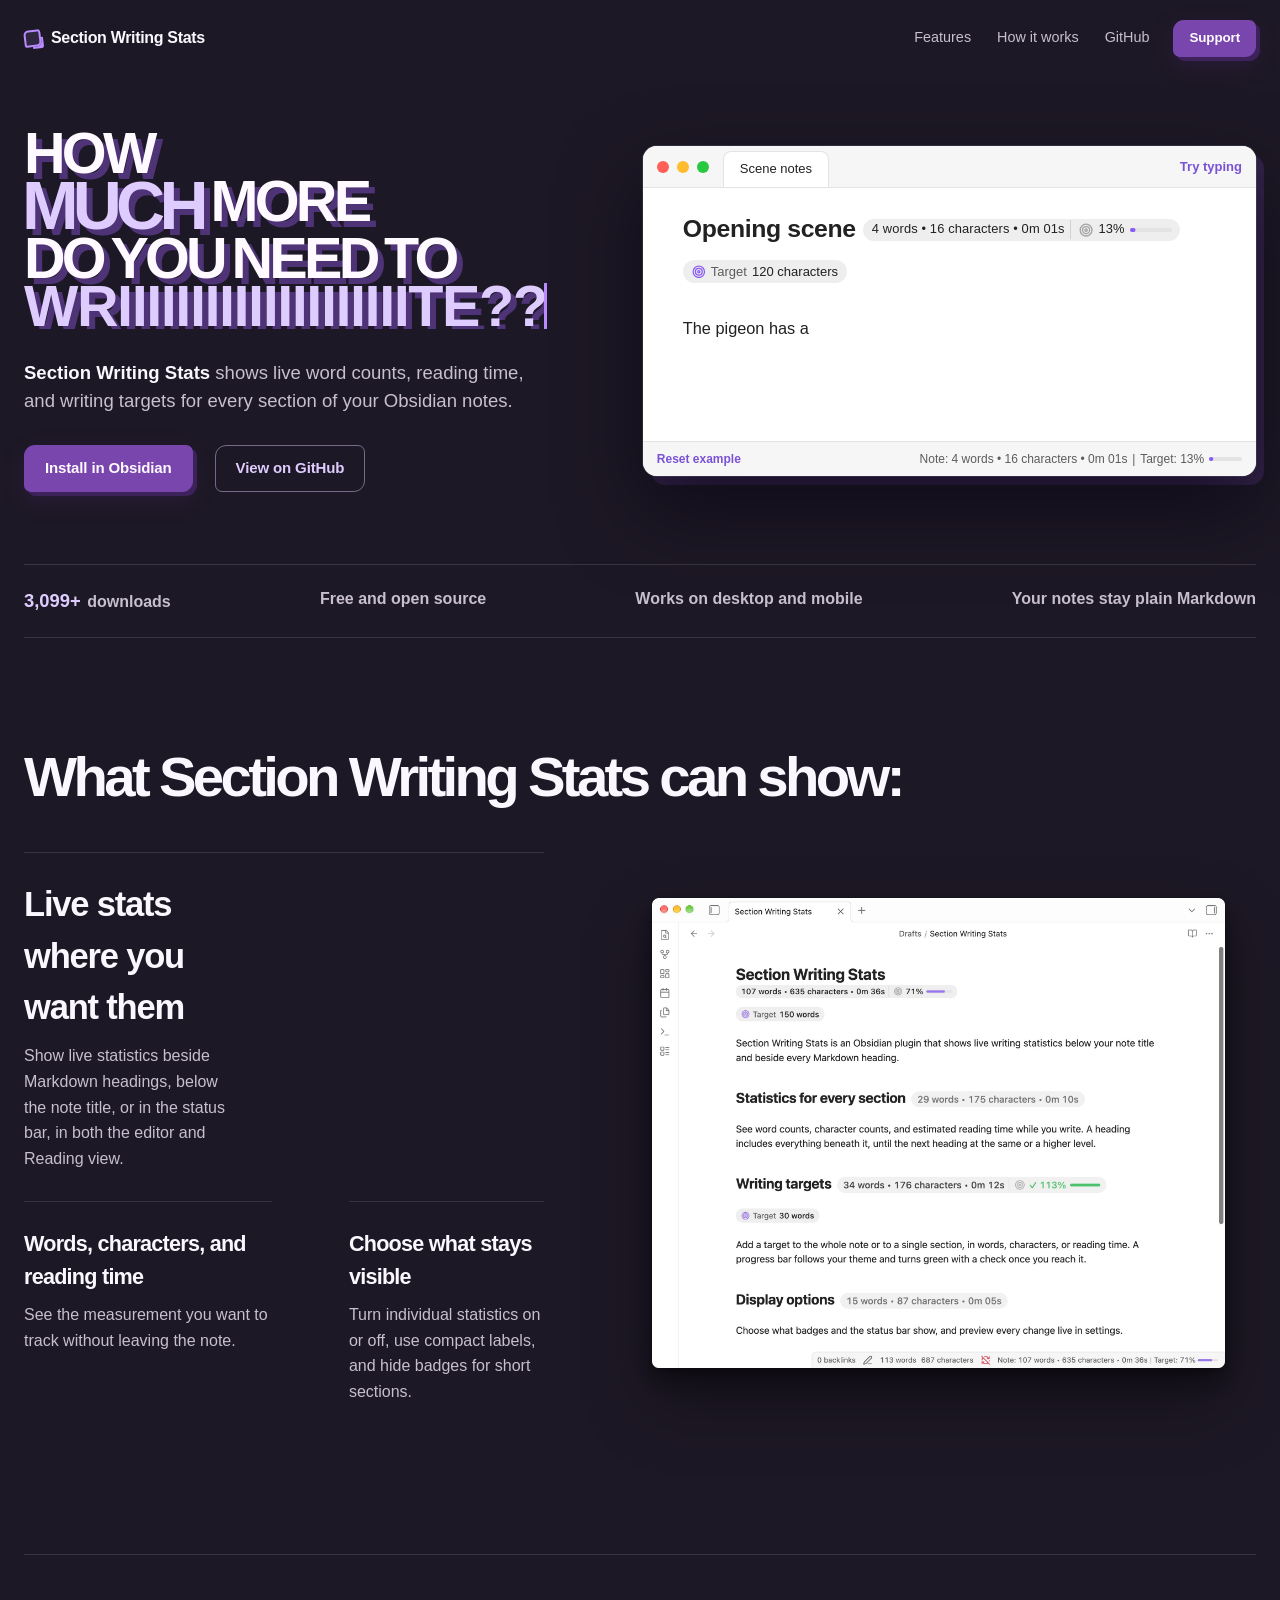
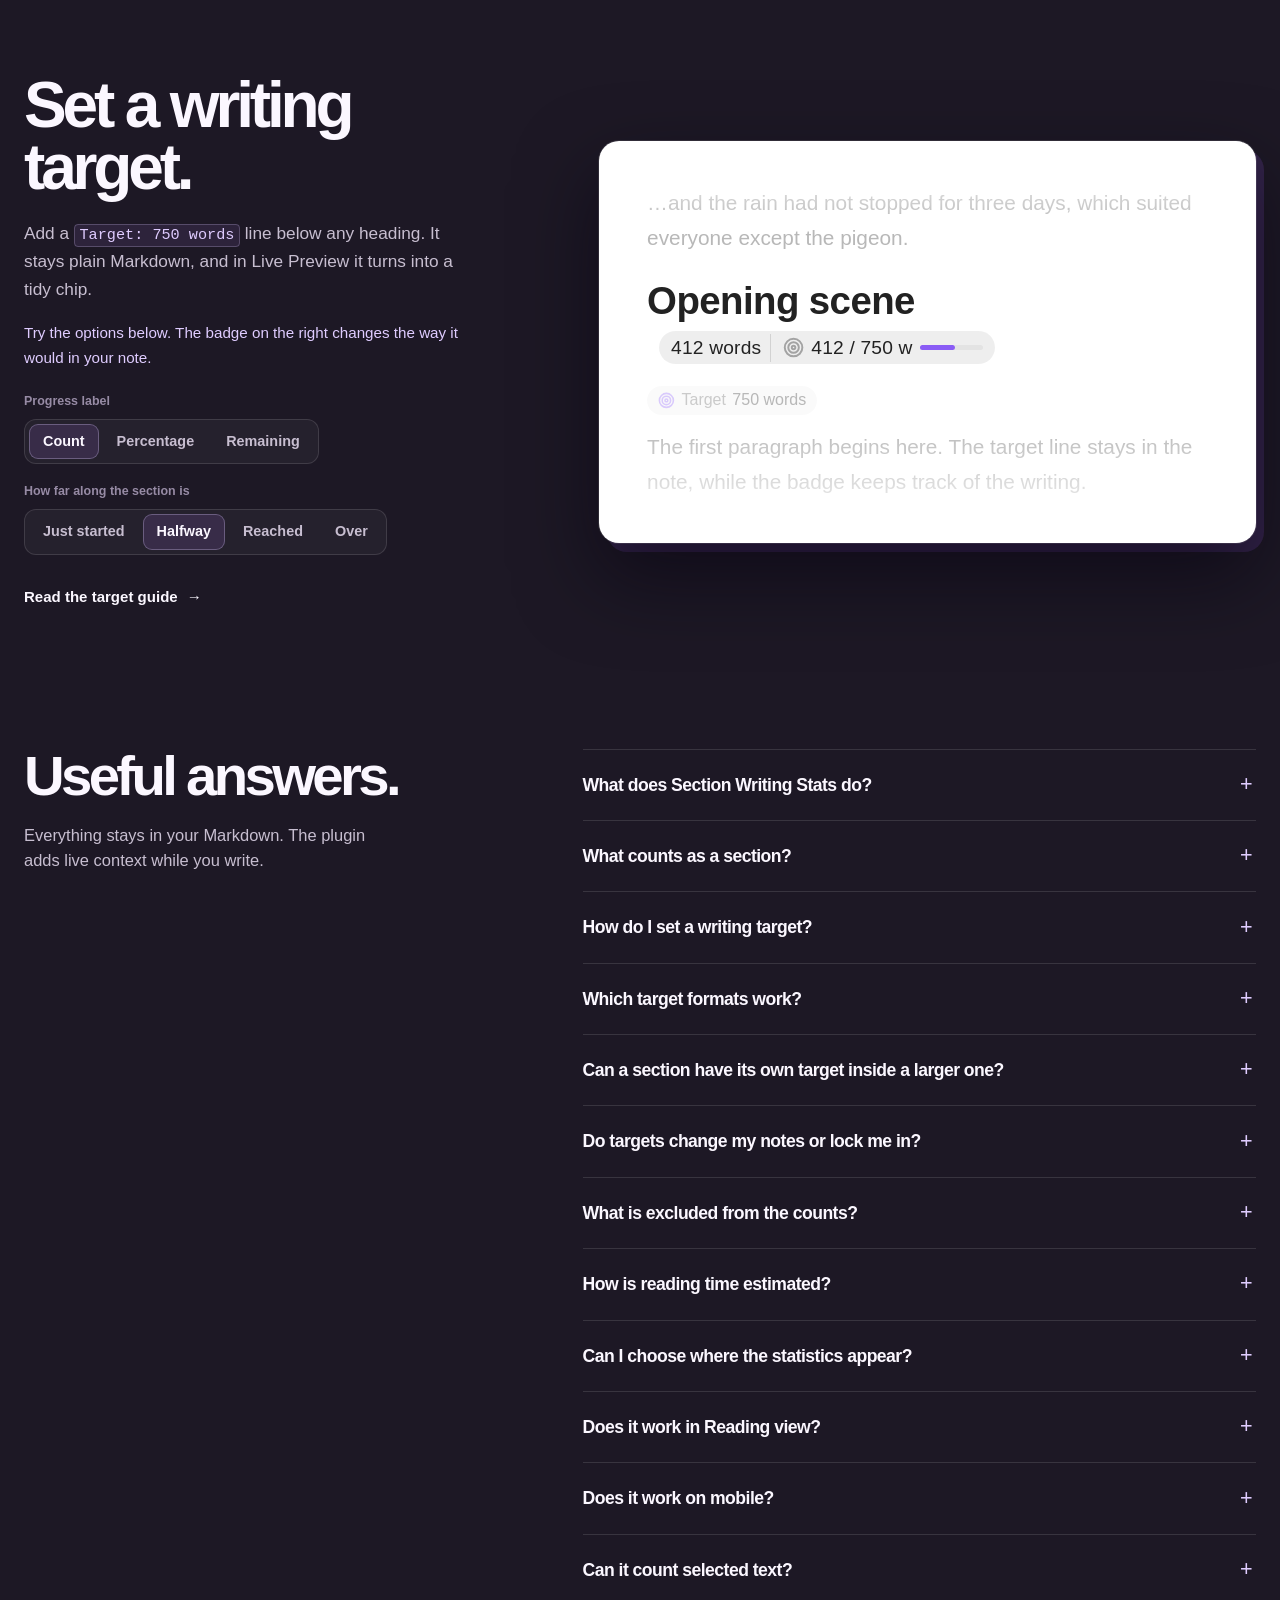
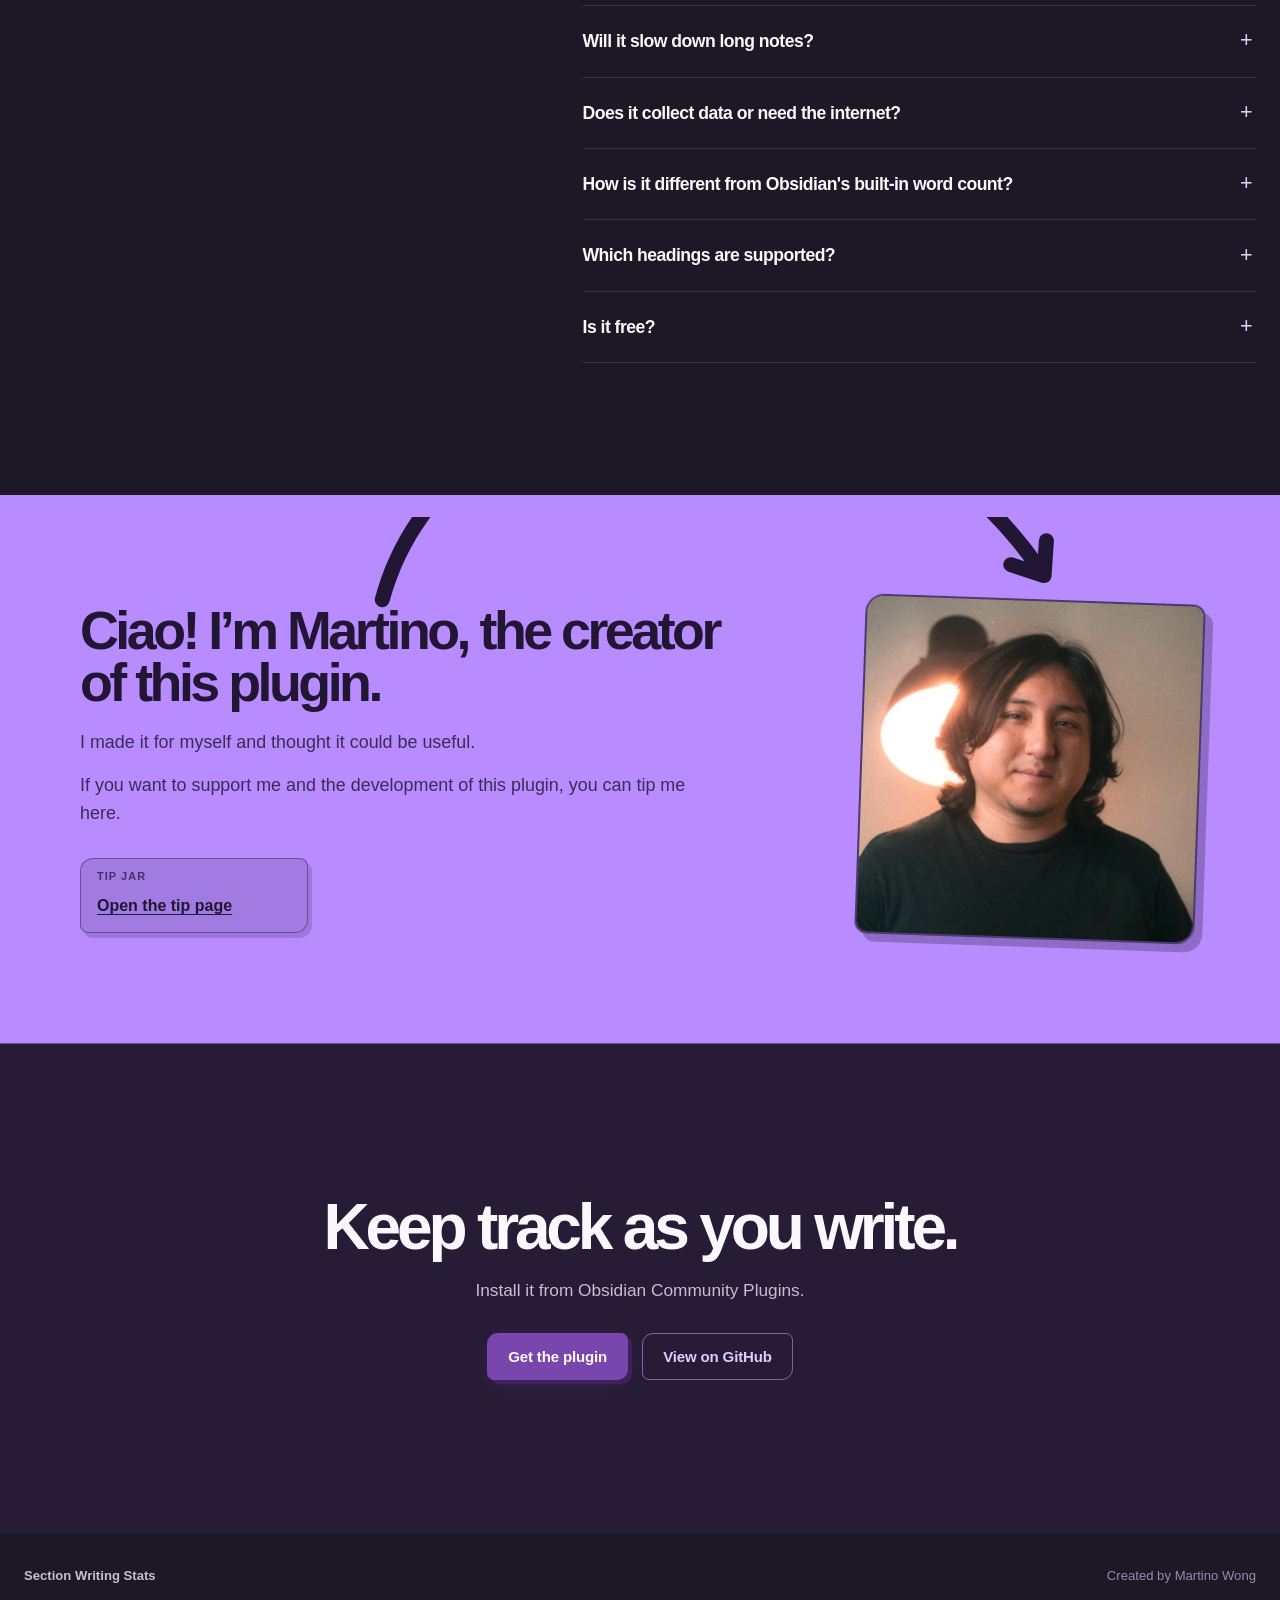
==== commit 9227bcc7: "Show the target example as a close-up of the heading badge Replace the window with a large view of o" ====
--- a/prototype/index.html
+++ b/prototype/index.html
@@ -274,12 +274,8 @@
         <div class="p-targets-copy target-copy reveal">
           <h2>Set a writing target.</h2>
           <p>Add a <code>Target: 750 words</code> line below any heading. It stays plain Markdown, and in Live Preview it turns into a tidy chip.</p>
-          <p class="p-controls-hint">Try the options below. The example on the right changes the way your note would.</p>
+          <p class="p-controls-hint">Try the options below. The badge on the right changes the way it would in your note.</p>
           <div class="p-controls">
-            <fieldset class="p-segmented"><legend>View</legend><div>
-              <label><input type="radio" name="target-view" value="live" checked><span>Live Preview</span></label>
-              <label><input type="radio" name="target-view" value="source"><span>Source</span></label>
-            </div></fieldset>
             <fieldset class="p-segmented"><legend>Progress label</legend><div>
               <label><input type="radio" name="target-label" value="count" checked><span>Count</span></label>
               <label><input type="radio" name="target-label" value="percentage"><span>Percentage</span></label>
@@ -294,12 +290,14 @@
           </div>
           <a class="text-link" href="https://github.com/martinowong/obsidian-section-meter#writing-targets">Read the target guide <span aria-hidden="true">→</span></a>
         </div>
-        <figure class="obsidian-frame p-target-demo reveal reveal-late" aria-label="Example section with a 750-word target">
-          <div class="of-titlebar" aria-hidden="true"><span class="of-lights"><i></i><i></i><i></i></span><span class="of-tab">draft</span></div>
-          <div class="of-body">
+        <figure class="obsidian-frame p-target-zoom reveal reveal-late" aria-label="Close-up of a heading badge tracking a 750-word target">
+          <div class="p-zoom-body">
+            <p class="p-zoom-context" aria-hidden="true">…and the rain had not stopped for three days, which suited everyone except the pigeon.</p>
             <h2 class="of-heading">Opening scene <span class="section-meter-badge section-meter-target-badge section-meter-target-start" id="sample-target-badge"><span class="section-meter-badge-label" id="sample-badge-label">412 words</span><span class="section-meter-target-group"><span class="section-meter-target-caption"><svg viewBox="0 0 24 24" stroke-width="2" aria-hidden="true"><circle cx="12" cy="12" r="10"/><circle cx="12" cy="12" r="6"/><circle cx="12" cy="12" r="2"/></svg><span class="sr-only">Target</span></span><span class="section-meter-target-label section-meter-target-start" id="sample-target-count">0%</span><span class="section-meter-target-progress section-meter-target-start"><span class="section-meter-target-progress-fill" id="sample-progress-fill"></span></span></span></span></h2>
-            <div class="p-target-line" id="sample-target-line"><button type="button" class="section-meter-target-chip" id="sample-chip-value-chip"><span class="section-meter-target-chip-icon"><svg viewBox="0 0 24 24" stroke-width="2" aria-hidden="true"><circle cx="12" cy="12" r="10"/><circle cx="12" cy="12" r="6"/><circle cx="12" cy="12" r="2"/></svg></span><span class="section-meter-target-chip-caption">Target</span><span class="section-meter-target-chip-value" id="sample-chip-value">750 words</span></button></div>
-            <p>The first paragraph begins here. The target line stays in the note, while the badge keeps track of the writing.</p>
+            <div class="p-zoom-context" aria-hidden="true">
+              <span class="section-meter-target-chip"><span class="section-meter-target-chip-icon"><svg viewBox="0 0 24 24" stroke-width="2" aria-hidden="true"><circle cx="12" cy="12" r="10"/><circle cx="12" cy="12" r="6"/><circle cx="12" cy="12" r="2"/></svg></span><span class="section-meter-target-chip-caption">Target</span><span class="section-meter-target-chip-value">750 words</span></span>
+              <p>The first paragraph begins here. The target line stays in the note, while the badge keeps track of the writing.</p>
+            </div>
           </div>
         </figure>
       </section>
@@ -556,14 +554,12 @@
       updateDemoBadge();
       demoTypingTimer = window.setTimeout(playDemoTypewriter, 700);
 
-      // Targets section: view, label style, and words written all update one example.
+      // Targets section: the label style and how far along the section is update one badge.
       const sampleTarget = { value: 750, metric: "words" };
       const sampleBadge = document.querySelector("#sample-target-badge");
       const sampleLabel = document.querySelector("#sample-badge-label");
       const sampleCount = document.querySelector("#sample-target-count");
       const sampleFill = document.querySelector("#sample-progress-fill");
-      const sampleLine = document.querySelector("#sample-target-line");
-      const sampleChip = sampleLine.innerHTML;
       const checked = (name) => document.querySelector(`input[name="${name}"]:checked`).value;
 
       function updateTargetSample() {
@@ -573,20 +569,10 @@
         sampleCount.textContent = progress.label;
         sampleFill.style.setProperty("--section-meter-progress", `${Math.min(progress.percent, 100)}%`);
         applyProgress([sampleBadge, sampleCount, sampleFill.parentElement], progress);
-        if (checked("target-view") === "source") {
-          sampleLine.replaceChildren(Object.assign(document.createElement("code"), { textContent: "Target: 750 words" }));
-        } else if (!sampleLine.querySelector(".section-meter-target-chip")) {
-          sampleLine.innerHTML = sampleChip;
-        }
-      }
-
-      document.querySelectorAll('input[name="target-view"], input[name="target-label"], input[name="target-progress"]').forEach((input) => input.addEventListener("change", updateTargetSample));
-      sampleLine.addEventListener("click", (event) => {
-        if (!event.target.closest(".section-meter-target-chip")) return;
-        document.querySelector('input[name="target-view"][value="source"]').click();
-      });
+      }
+
+      document.querySelectorAll('input[name="target-label"], input[name="target-progress"]').forEach((input) => input.addEventListener("change", updateTargetSample));
       updateTargetSample();
-
 
       const downloadCount = document.querySelector("#download-count");
       const downloadCountUrl = "../downloads.json";
--- a/prototype/prototype.css
+++ b/prototype/prototype.css
@@ -214,10 +214,19 @@
 .p-segmented input:focus-visible + span { outline: 2px solid var(--accent-soft); outline-offset: 2px; }
 
 
-.p-target-demo .of-body { padding-bottom: 26px; }
-.p-target-line { min-height: 1.9rem; display: flex; align-items: center; margin-bottom: 10px; }
-.p-target-line code { color: var(--text-normal); font: 0.98rem/1.75 ui-monospace, SFMono-Regular, Menlo, Consolas, monospace; }
-.p-target-demo p { margin: 0; color: var(--text-normal); font-size: 1.02rem; line-height: 1.75; }
+/* A close-up of one heading: the badge is the subject, the note around it fades away. */
+.p-target-zoom { border-radius: 20px; }
+.p-zoom-body {
+  padding: clamp(28px, 4vw, 44px) clamp(24px, 4vw, 48px);
+  -webkit-mask-image: linear-gradient(to bottom, transparent 0, #000 22%, #000 70%, transparent 100%);
+  mask-image: linear-gradient(to bottom, transparent 0, #000 22%, #000 70%, transparent 100%);
+}
+.p-target-zoom .of-heading { margin: 22px 0; font-size: clamp(1.9rem, 3vw, 2.6rem); }
+.p-target-zoom .of-heading .section-meter-badge { font-size: 0.5em; }
+.p-zoom-context { opacity: 0.32; pointer-events: none; }
+.p-zoom-context p { margin: 0; color: var(--text-normal); font-size: 1.3rem; line-height: 1.7; }
+p.p-zoom-context { margin: 0; color: var(--text-normal); font-size: 1.3rem; line-height: 1.7; }
+.p-zoom-context .section-meter-target-chip { margin-bottom: 14px; font-size: 1rem; }
 
 @media (max-width: 960px) {
   .p-hero, .p-targets, .p-features-layout { grid-template-columns: minmax(0, 1fr); }
@@ -230,6 +239,8 @@
   .p-hero, .p-facts, .p-targets { width: min(100% - 32px, 1280px); }
   .p-hero .hero-shout { font-size: clamp(2.7rem, 12.5vw, 3.8rem); }
   .of-hint { display: none; }
+  .p-zoom-context p, p.p-zoom-context { font-size: 1.05rem; }
+  .p-target-zoom .of-heading { margin: 16px 0; }
   /* The heading badge already shows the counts; keep the status bar to the target. */
   #demo-status > span:first-child, #demo-status > .section-meter-status-bar-separator { display: none; }
 }
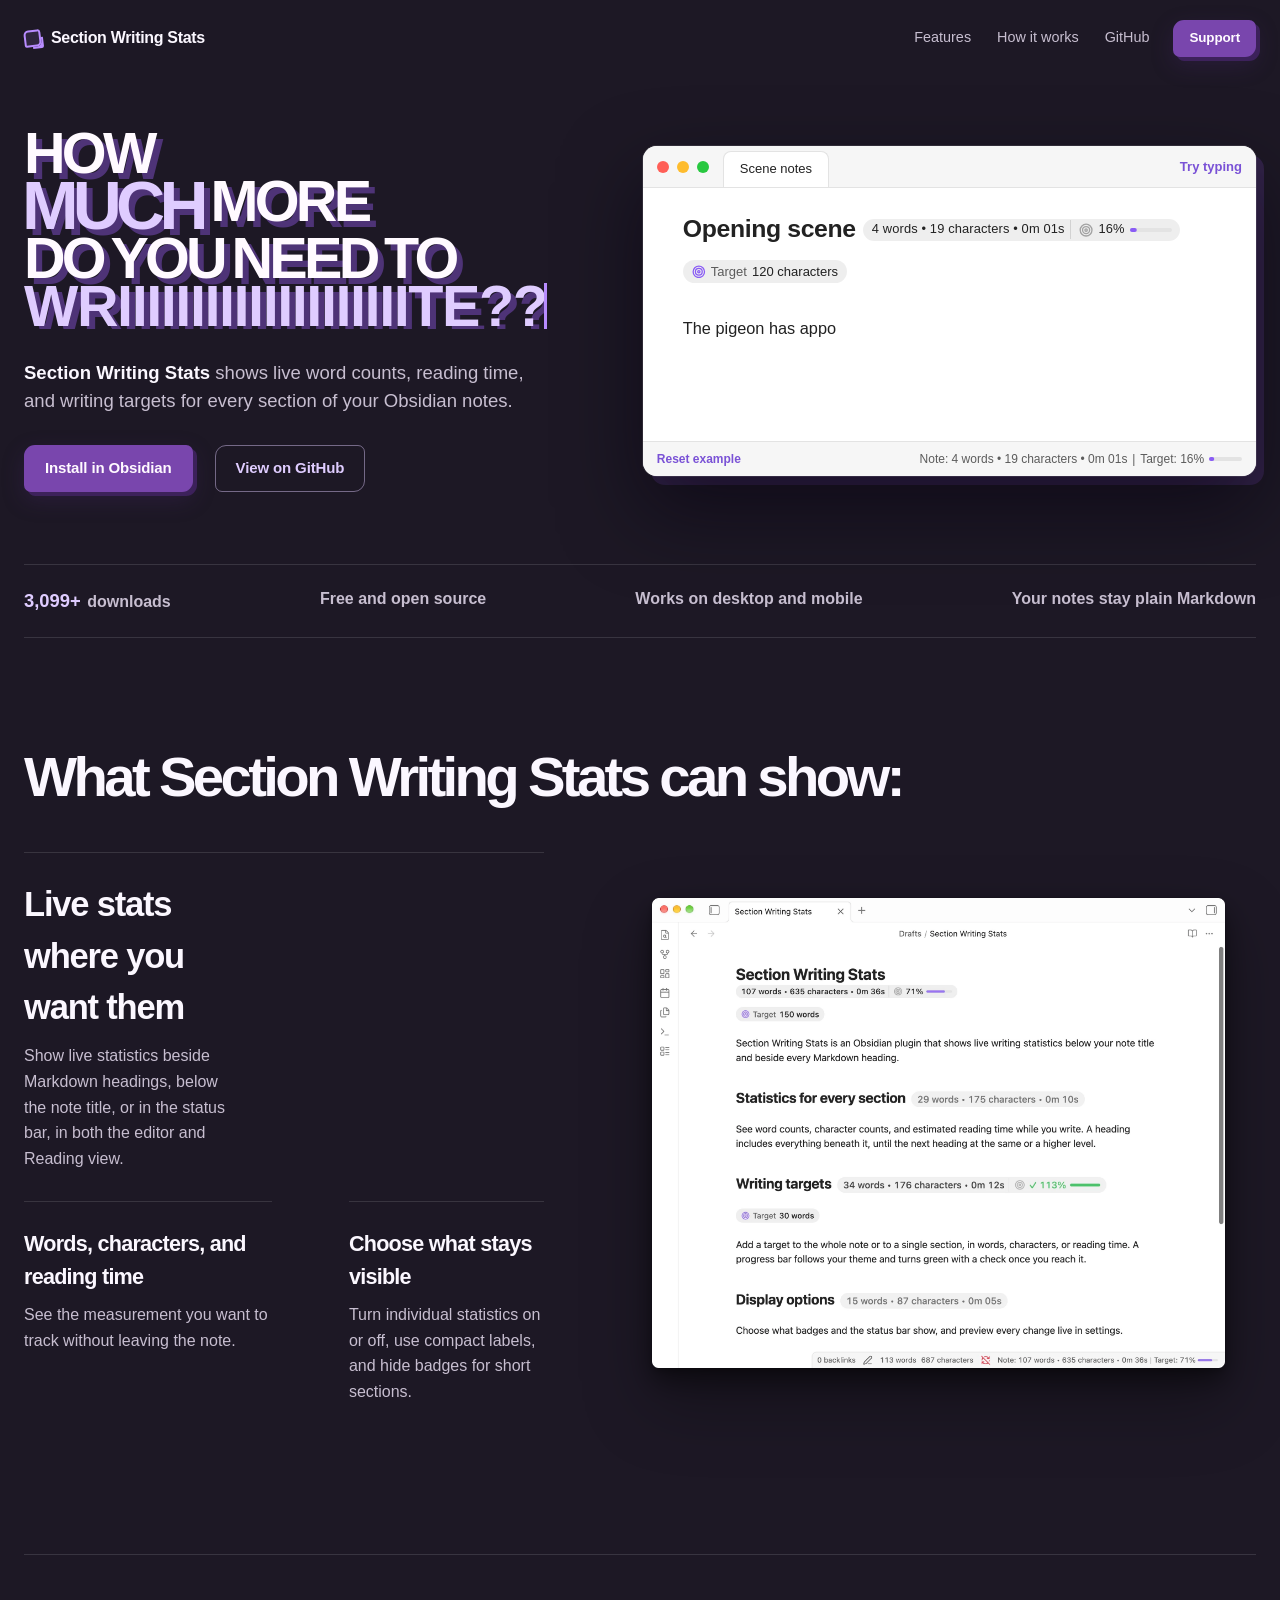
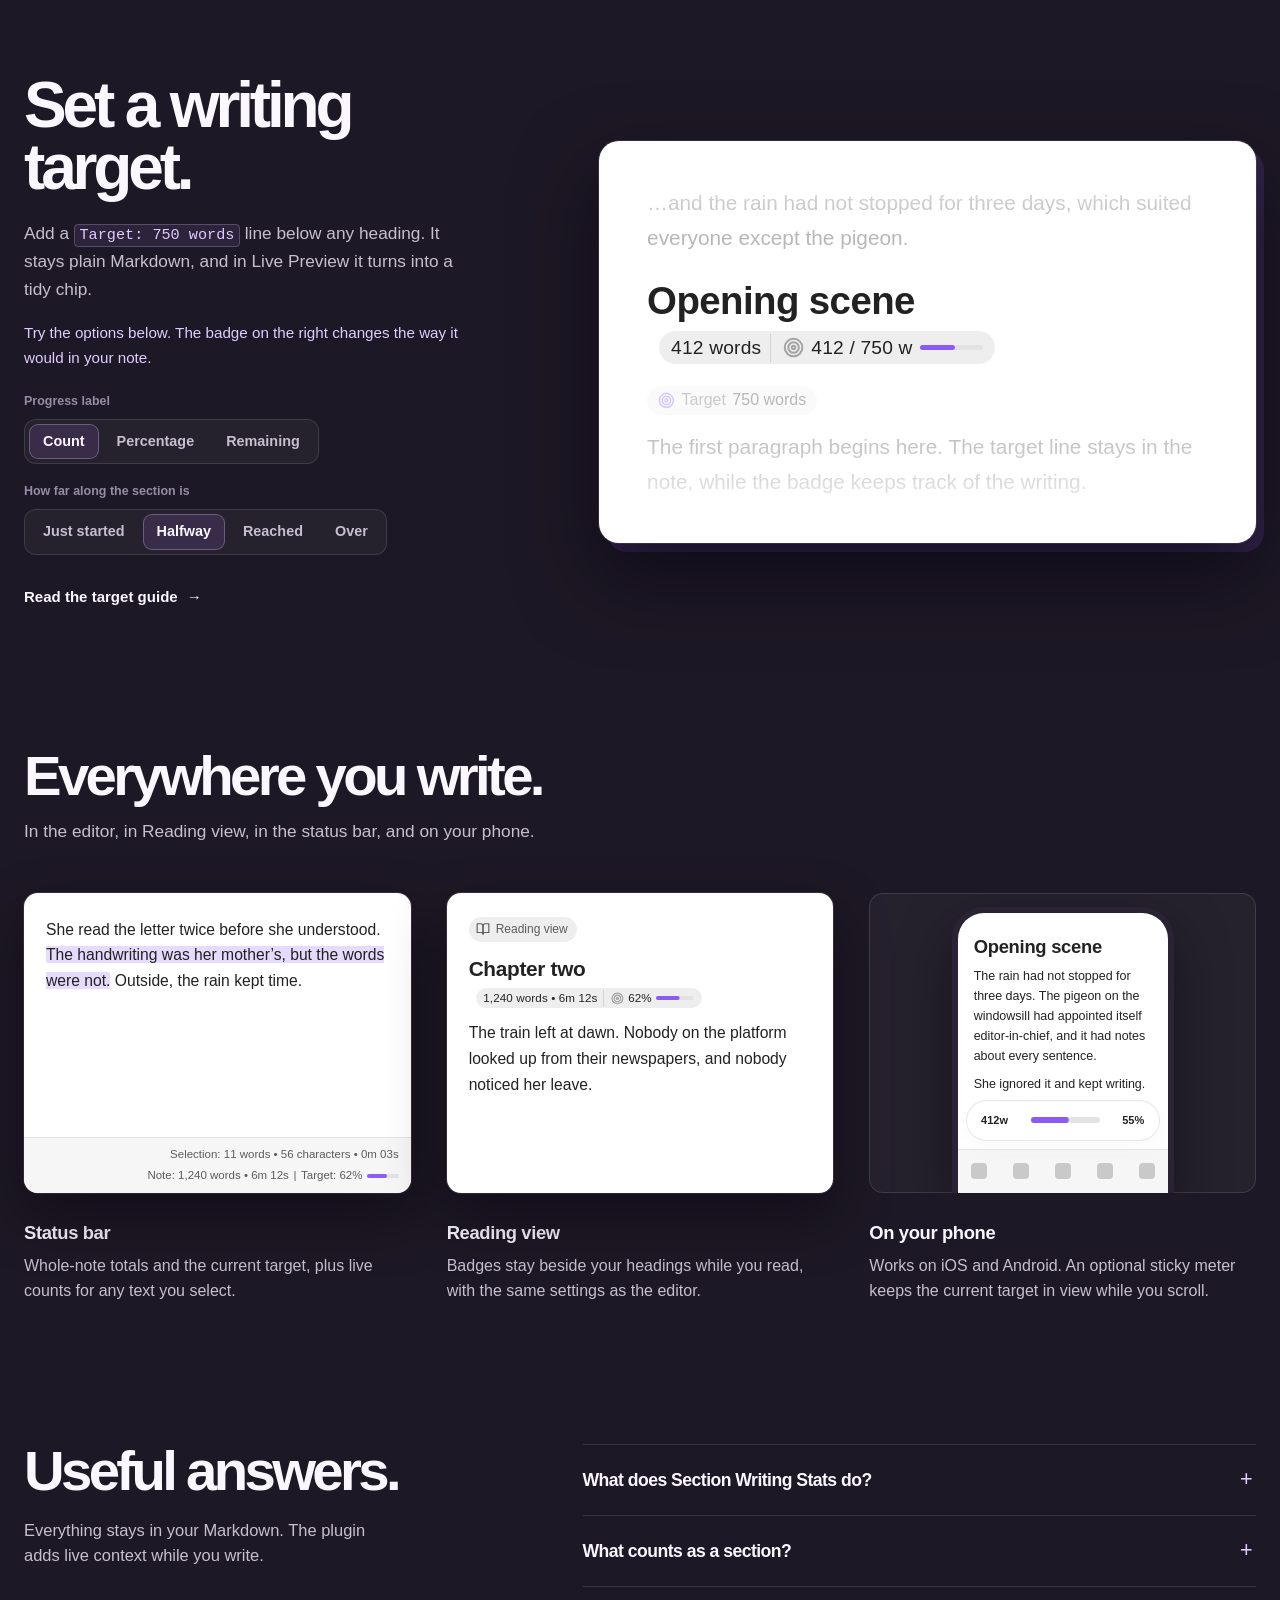
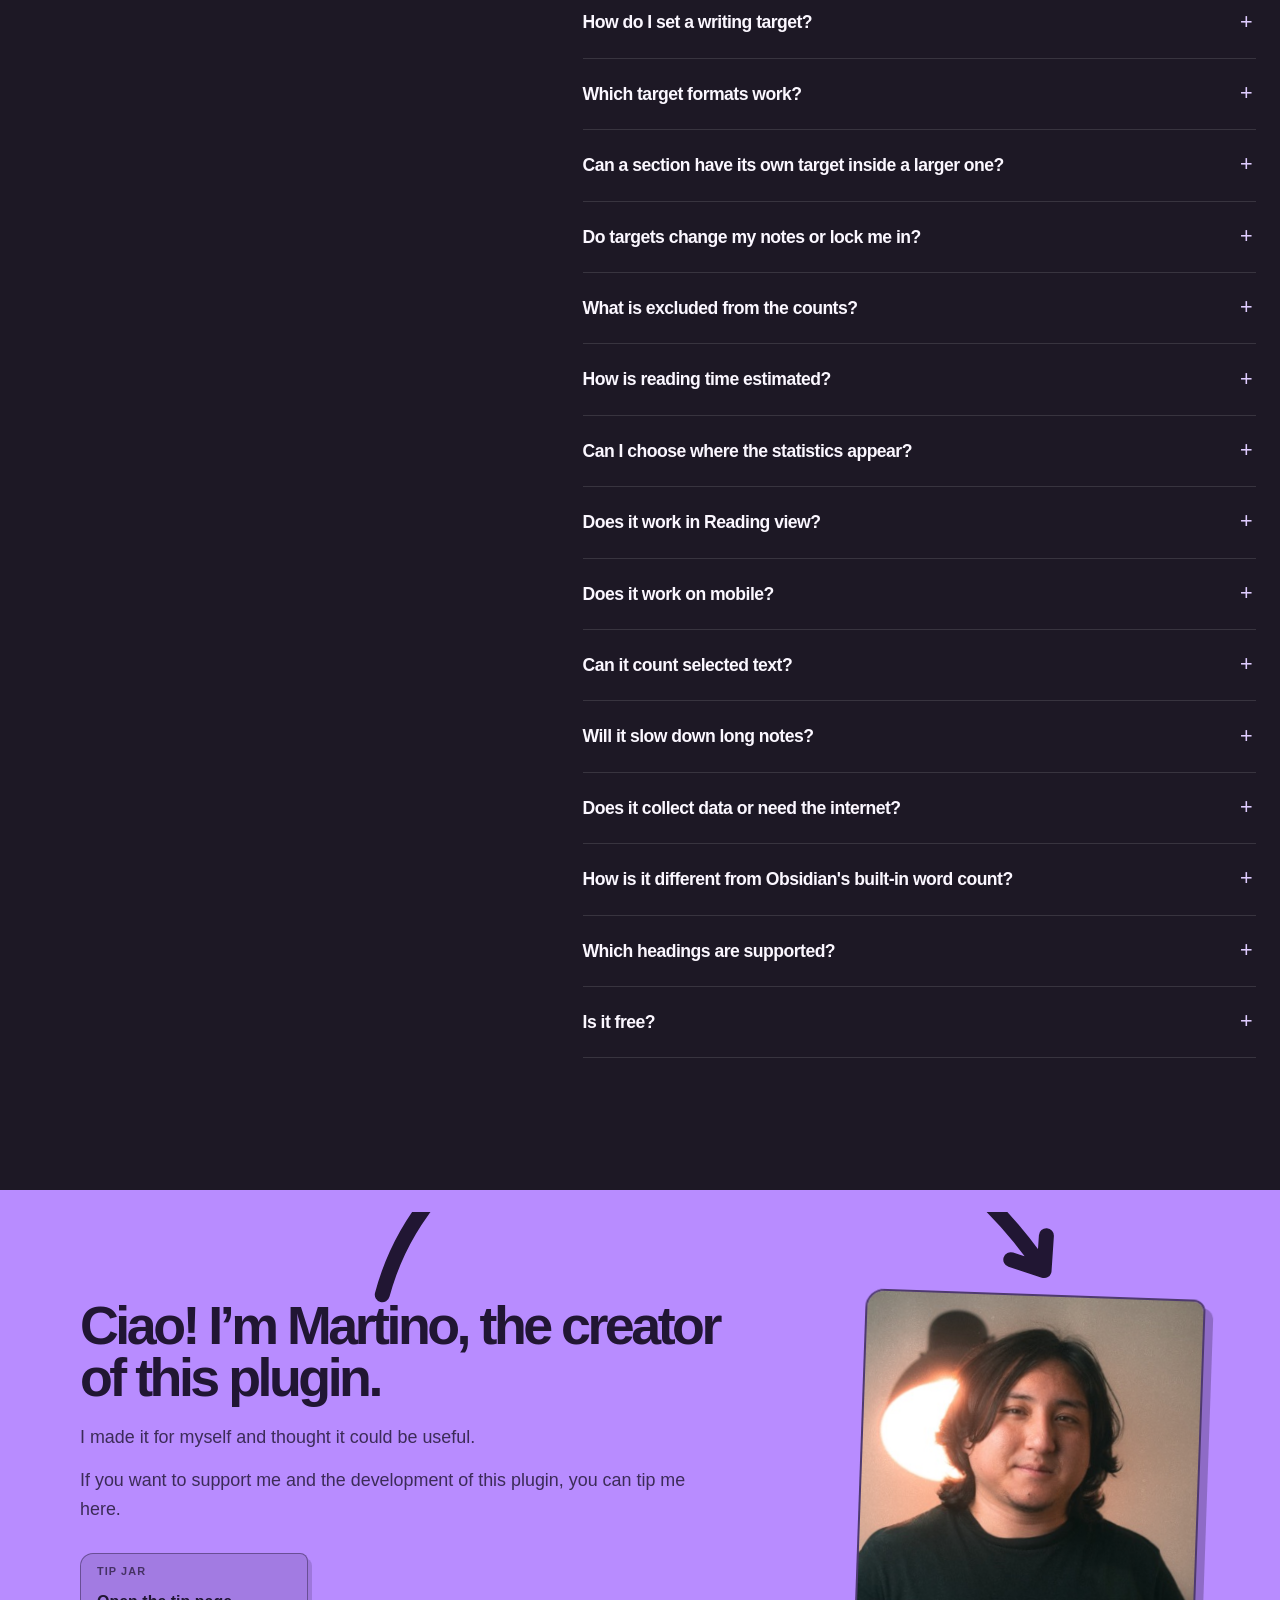
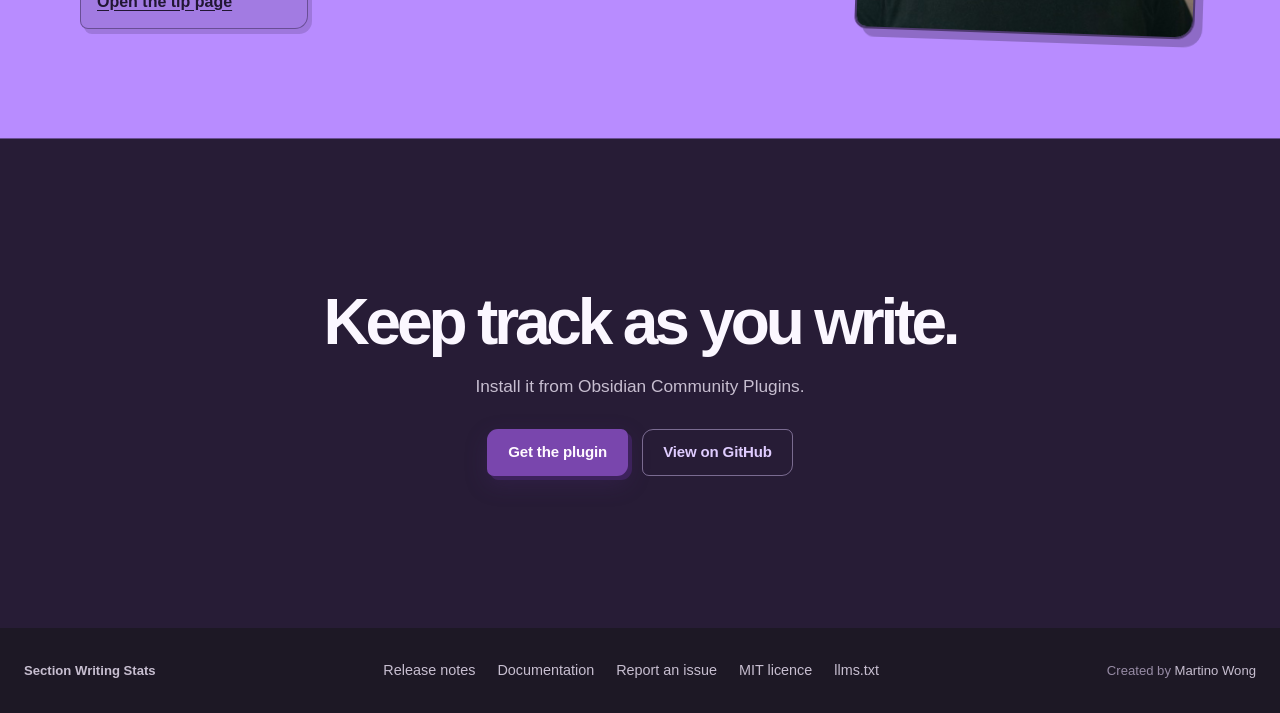
==== commit ad8c7f3f: "Add "Everywhere you write" and footer links to the prototype - Three real renderings using the plugi" ====
--- a/prototype/index.html
+++ b/prototype/index.html
@@ -302,6 +302,58 @@
         </figure>
       </section>
 
+      <section class="p-everywhere" id="everywhere" aria-labelledby="everywhere-title">
+        <div class="p-everywhere-heading reveal">
+          <h2 id="everywhere-title">Everywhere you write.</h2>
+          <p>In the editor, in Reading view, in the status bar, and on your phone.</p>
+        </div>
+        <div class="p-everywhere-grid">
+          <article class="p-place reveal">
+            <figure class="obsidian-frame p-place-visual" aria-hidden="true">
+              <div class="p-place-text">
+                <p>She read the letter twice before she understood. <mark>The handwriting was her mother&rsquo;s, but the words were not.</mark> Outside, the rain kept time.</p>
+              </div>
+              <div class="p-statusbar">
+                <span class="section-meter-status-bar-part section-meter-status-bar-selection">Selection: 11 words • 56 characters • 0m 03s</span>
+                <span class="section-meter-status-bar-part section-meter-status-bar-target">Note: 1,240 words • 6m 12s<span class="section-meter-status-bar-separator">|</span><span class="section-meter-target-label section-meter-status-bar-target-label section-meter-target-start">Target: 62%</span><span class="section-meter-target-progress section-meter-target-start"><span class="section-meter-target-progress-fill" style="--section-meter-progress: 62%"></span></span></span>
+              </div>
+            </figure>
+            <h3>Status bar</h3>
+            <p>Whole-note totals and the current target, plus live counts for any text you select.</p>
+          </article>
+          <article class="p-place reveal">
+            <figure class="obsidian-frame p-place-visual" aria-hidden="true">
+              <div class="p-place-text">
+                <div class="p-reading-mode"><svg viewBox="0 0 24 24" stroke-width="2"><path d="M2 3h6a4 4 0 0 1 4 4v14a3 3 0 0 0-3-3H2z"/><path d="M22 3h-6a4 4 0 0 0-4 4v14a3 3 0 0 1 3-3h7z"/></svg>Reading view</div>
+                <h4 class="of-heading">Chapter two <span class="section-meter-badge section-meter-target-badge section-meter-target-start"><span class="section-meter-badge-label">1,240 words • 6m 12s</span><span class="section-meter-target-group"><span class="section-meter-target-caption"><svg viewBox="0 0 24 24" stroke-width="2" aria-hidden="true"><circle cx="12" cy="12" r="10"/><circle cx="12" cy="12" r="6"/><circle cx="12" cy="12" r="2"/></svg><span class="sr-only">Target</span></span><span class="section-meter-target-label section-meter-target-start">62%</span><span class="section-meter-target-progress section-meter-target-start"><span class="section-meter-target-progress-fill" style="--section-meter-progress: 62%"></span></span></span></span></h4>
+                <p>The train left at dawn. Nobody on the platform looked up from their newspapers, and nobody noticed her leave.</p>
+              </div>
+            </figure>
+            <h3>Reading view</h3>
+            <p>Badges stay beside your headings while you read, with the same settings as the editor.</p>
+          </article>
+          <article class="p-place reveal">
+            <figure class="p-place-visual p-phone-stage" aria-hidden="true">
+              <div class="obsidian-frame p-phone is-mobile">
+                <div class="p-phone-note">
+                  <h4 class="of-heading">Opening scene</h4>
+                  <p>The rain had not stopped for three days. The pigeon on the windowsill had appointed itself editor-in-chief, and it had notes about every sentence.</p>
+                  <p>She ignored it and kept writing.</p>
+                </div>
+                <div class="section-meter-mobile-current-section" data-display-mode="percentage" data-position="bottom">
+                  <span class="section-meter-mobile-current-section-target"><span class="section-meter-mobile-current-section-current">412w</span><span class="section-meter-mobile-current-section-progress section-meter-target-start"><span class="section-meter-mobile-current-section-progress-fill" style="--section-meter-progress: 55%"></span></span></span>
+                  <span class="section-meter-mobile-current-section-label"><span class="section-meter-mobile-current-section-percentage">55%</span><span class="section-meter-mobile-current-section-count">412 / 750 w</span></span>
+                </div>
+                <div class="p-phone-toolbar"><i></i><i></i><i></i><i></i><i></i></div>
+              </div>
+            </figure>
+            <h3>On your phone</h3>
+            <p>Works on iOS and Android. An optional sticky meter keeps the current target in view while you scroll.</p>
+          </article>
+        </div>
+      </section>
+
+
       <section class="faq-section" id="faq" aria-labelledby="faq-title">
         <div class="faq-heading reveal">
           <h2 id="faq-title">Useful answers.</h2>
@@ -413,8 +465,15 @@
       </section>
     </main>
 
-    <footer>
+    <footer class="p-footer">
       <span>Section Writing Stats</span>
+      <nav class="p-footer-links" aria-label="More about Section Writing Stats">
+        <a href="https://github.com/martinowong/obsidian-section-meter/releases">Release notes</a>
+        <a href="https://github.com/martinowong/obsidian-section-meter#readme">Documentation</a>
+        <a href="https://github.com/martinowong/obsidian-section-meter/issues">Report an issue</a>
+        <a href="https://github.com/martinowong/obsidian-section-meter/blob/main/LICENSE">MIT licence</a>
+        <a href="../llms.txt">llms.txt</a>
+      </nav>
       <span>Created by <a href="https://github.com/martinowong">Martino Wong</a></span>
     </footer>
     <script>
--- a/prototype/prototype.css
+++ b/prototype/prototype.css
@@ -228,15 +228,52 @@
 p.p-zoom-context { margin: 0; color: var(--text-normal); font-size: 1.3rem; line-height: 1.7; }
 .p-zoom-context .section-meter-target-chip { margin-bottom: 14px; font-size: 1rem; }
 
+/* Everywhere you write: three small, real renderings of the plugin's UI. */
+.p-everywhere { width: min(100% - 48px, 1280px); margin: 0 auto; padding: 0 0 140px; }
+.p-everywhere-heading { max-width: 640px; margin-bottom: 48px; }
+.p-everywhere-heading h2 { margin: 0 0 16px; font-size: clamp(2.7rem, 4.4vw, 4.7rem); font-weight: 650; letter-spacing: -0.065em; line-height: 0.96; }
+.p-everywhere-heading p { margin: 0; color: var(--muted); font-size: 1.08rem; }
+.p-everywhere-grid { display: grid; grid-template-columns: repeat(3, minmax(0, 1fr)); gap: clamp(20px, 3vw, 36px); }
+.p-place h3 { margin: 26px 0 8px; font-size: 1.15rem; letter-spacing: -0.02em; }
+.p-place > p { margin: 0; color: var(--muted); line-height: 1.55; }
+.p-place-visual { height: 300px; margin: 0; display: flex; flex-direction: column; box-shadow: 0 0 0 1px rgb(255 255 255 / 0.1), 0 24px 56px rgb(6 2 14 / 0.45); }
+.p-place-text { flex: 1; padding: 24px 22px; color: var(--text-normal); font-size: 0.98rem; line-height: 1.65; }
+.p-place-text p { margin: 0; }
+.p-place-text mark { border-radius: 2px; background: rgb(138 92 245 / 0.22); color: inherit; }
+.p-statusbar { display: flex; flex-direction: column; align-items: flex-end; gap: 4px; padding: 8px 12px; border-top: 1px solid var(--background-modifier-border); background: var(--background-secondary); color: var(--text-muted); font-size: 11.5px; }
+.p-statusbar .section-meter-status-bar-part { display: inline-flex; align-items: center; gap: 0.4em; white-space: nowrap; }
+.p-statusbar .section-meter-target-progress { inline-size: 2.75em; }
+.p-reading-mode { display: inline-flex; align-items: center; gap: 6px; margin-bottom: 14px; padding: 3px 9px 3px 7px; border-radius: 999px; background: var(--background-modifier-hover); color: var(--text-muted); font-size: 12px; }
+.p-reading-mode svg { width: 14px; height: 14px; fill: none; stroke: currentColor; stroke-linecap: round; stroke-linejoin: round; }
+.p-place .of-heading { margin-bottom: 12px; font-size: 1.3rem; }
+.p-place .of-heading .section-meter-badge { font-size: 0.56em; }
+
+/* The phone gets the plugin's real mobile meter. Its transform makes the meter's
+   fixed position relative to the phone instead of the page. */
+.p-phone-stage { align-items: center; justify-content: flex-end; overflow: hidden; border-radius: 14px; background: rgb(255 255 255 / 0.04); box-shadow: inset 0 0 0 1px var(--line); }
+.p-phone { --background-primary-alt: #f1f1f1; --mobile-toolbar-height: 44px; width: 210px; height: 280px; margin-top: 20px; border-radius: 26px 26px 0 0; transform: translateZ(0); box-shadow: 0 0 0 6px #2a2333, 0 24px 56px rgb(6 2 14 / 0.5); }
+.p-phone-note { padding: 22px 16px 0; font-size: 12.5px; line-height: 1.6; }
+.p-phone-note .of-heading { margin: 0 0 8px; font-size: 1.15rem; }
+.p-phone-note p { margin: 0 0 8px; }
+.p-phone .section-meter-mobile-current-section { inset-inline: 8px; font-size: 11px; }
+.p-phone-toolbar { position: absolute; right: 0; bottom: 0; left: 0; height: 44px; display: flex; align-items: center; justify-content: space-around; border-top: 1px solid var(--background-modifier-border); background: var(--background-secondary); }
+.p-phone-toolbar i { width: 16px; height: 16px; border-radius: 4px; background: #c9c9c9; }
+
+.p-footer { flex-wrap: wrap; padding: 24px 0; }
+.p-footer-links { display: flex; flex-wrap: wrap; gap: 8px 22px; }
+.p-footer-links a, .p-footer a { color: var(--muted); }
+.p-footer-links a:hover, .p-footer a:hover { color: var(--accent-soft); }
+
 @media (max-width: 960px) {
-  .p-hero, .p-targets, .p-features-layout { grid-template-columns: minmax(0, 1fr); }
+  .p-hero, .p-targets, .p-features-layout, .p-everywhere-grid { grid-template-columns: minmax(0, 1fr); }
   .p-hero { min-height: 0; padding-top: 36px; }
   .p-targets { padding: 88px 0 100px; }
   .p-facts { justify-content: flex-start; }
 }
 
 @media (max-width: 640px) {
-  .p-hero, .p-facts, .p-targets { width: min(100% - 32px, 1280px); }
+  .p-hero, .p-facts, .p-targets, .p-everywhere { width: min(100% - 32px, 1280px); }
+  .p-footer { flex-direction: column; align-items: flex-start; }
   .p-hero .hero-shout { font-size: clamp(2.7rem, 12.5vw, 3.8rem); }
   .of-hint { display: none; }
   .p-zoom-context p, p.p-zoom-context { font-size: 1.05rem; }
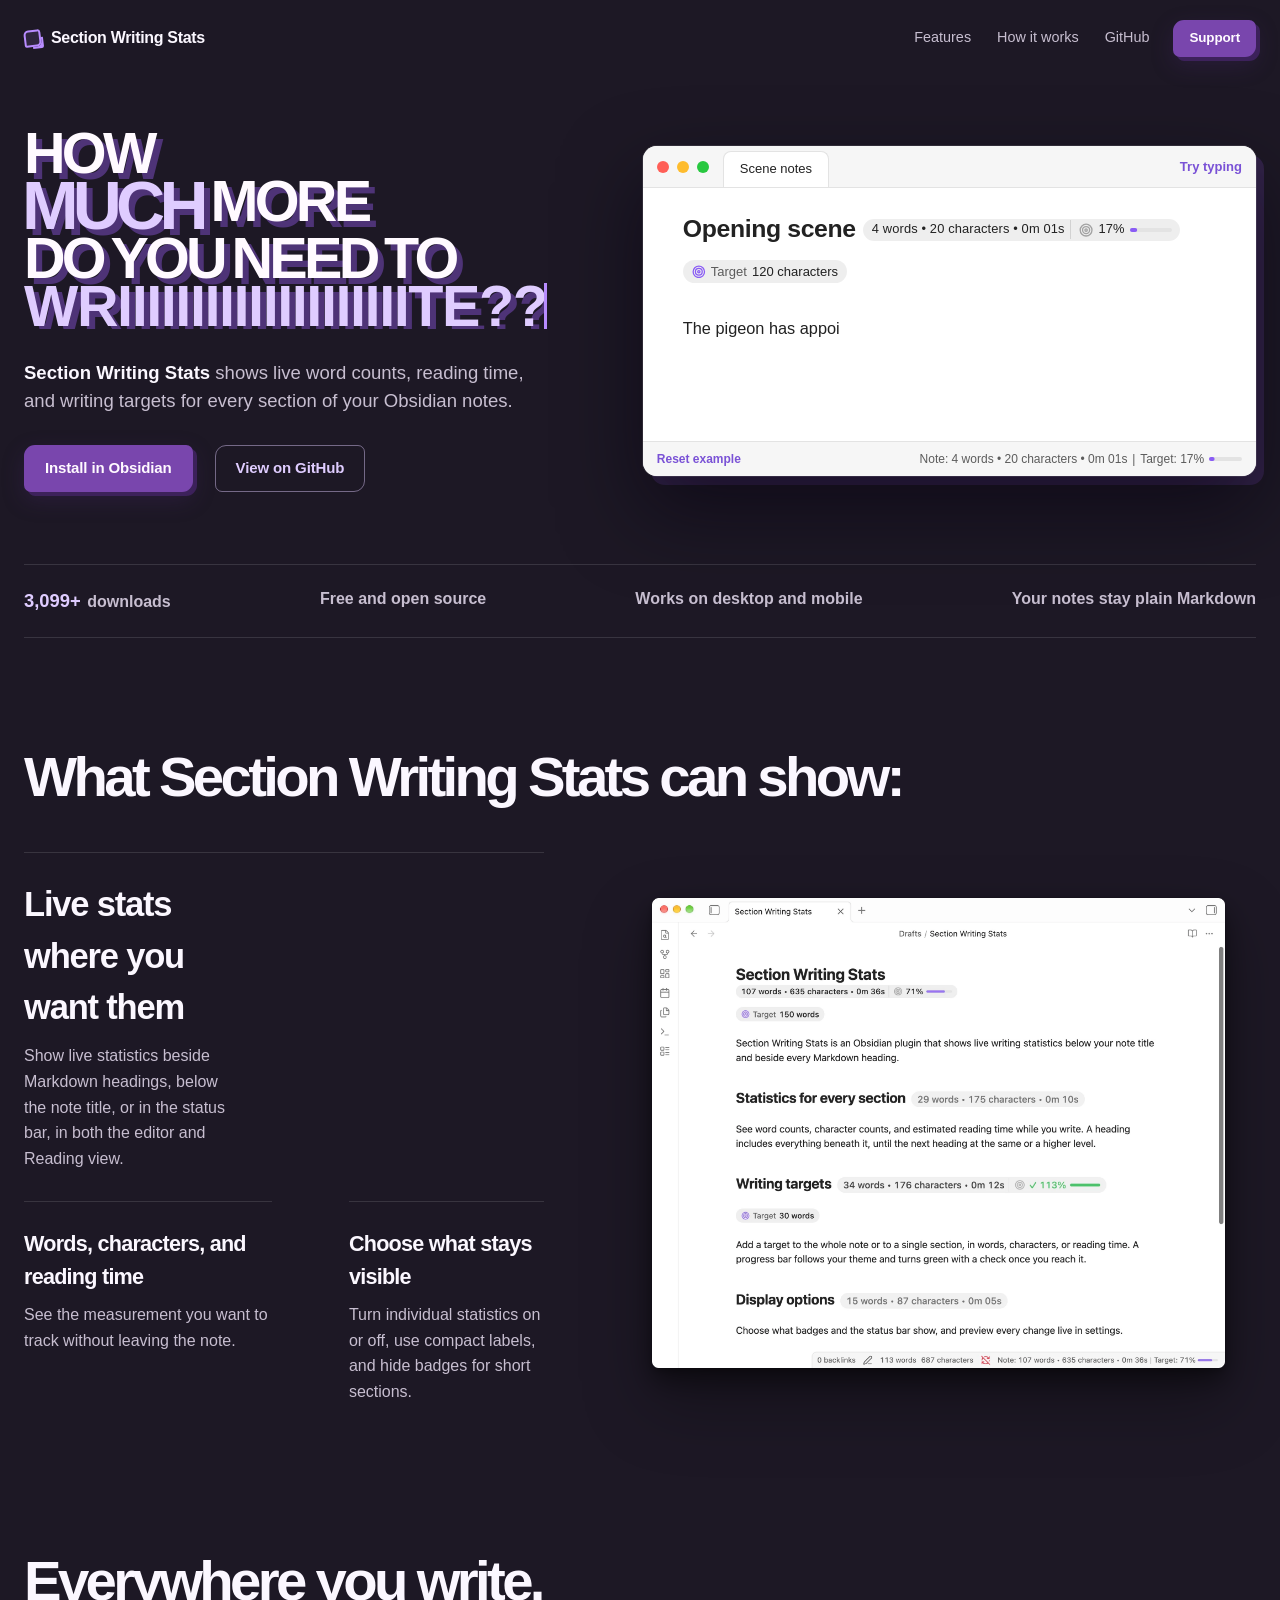
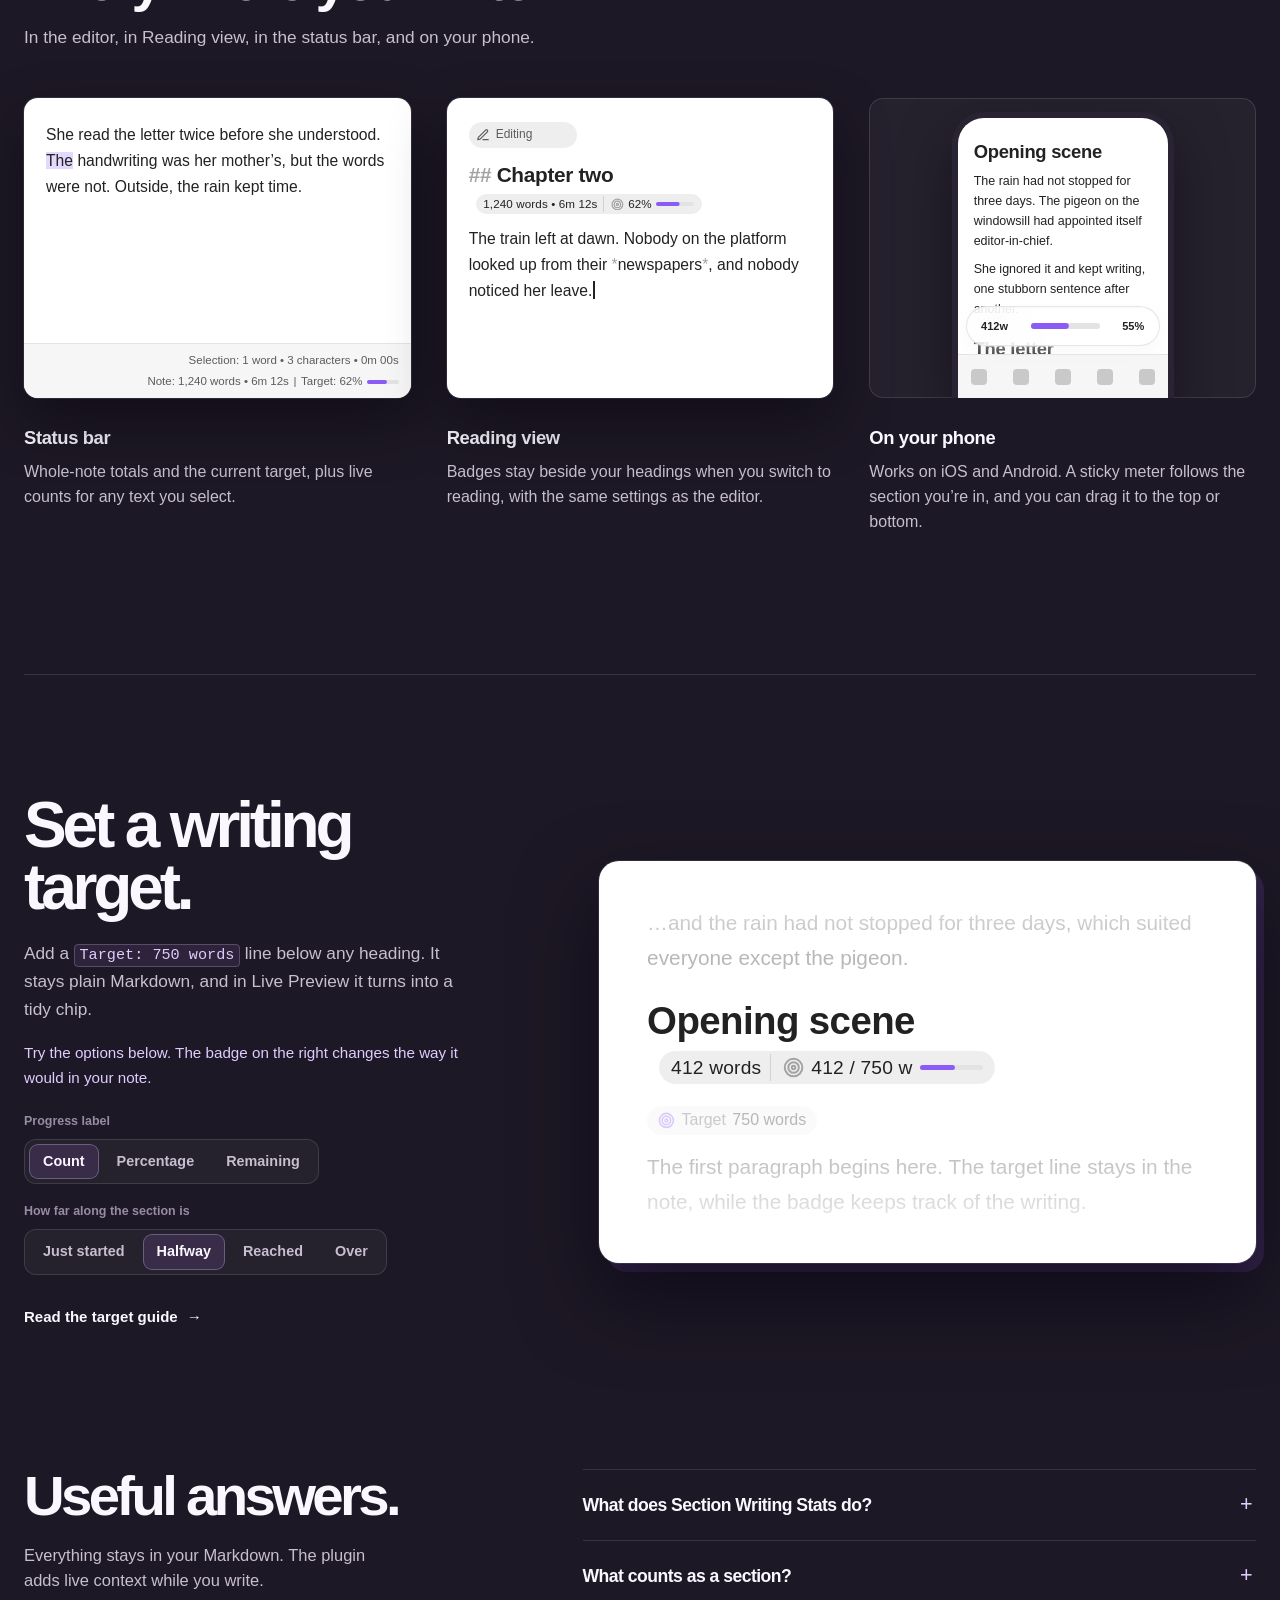
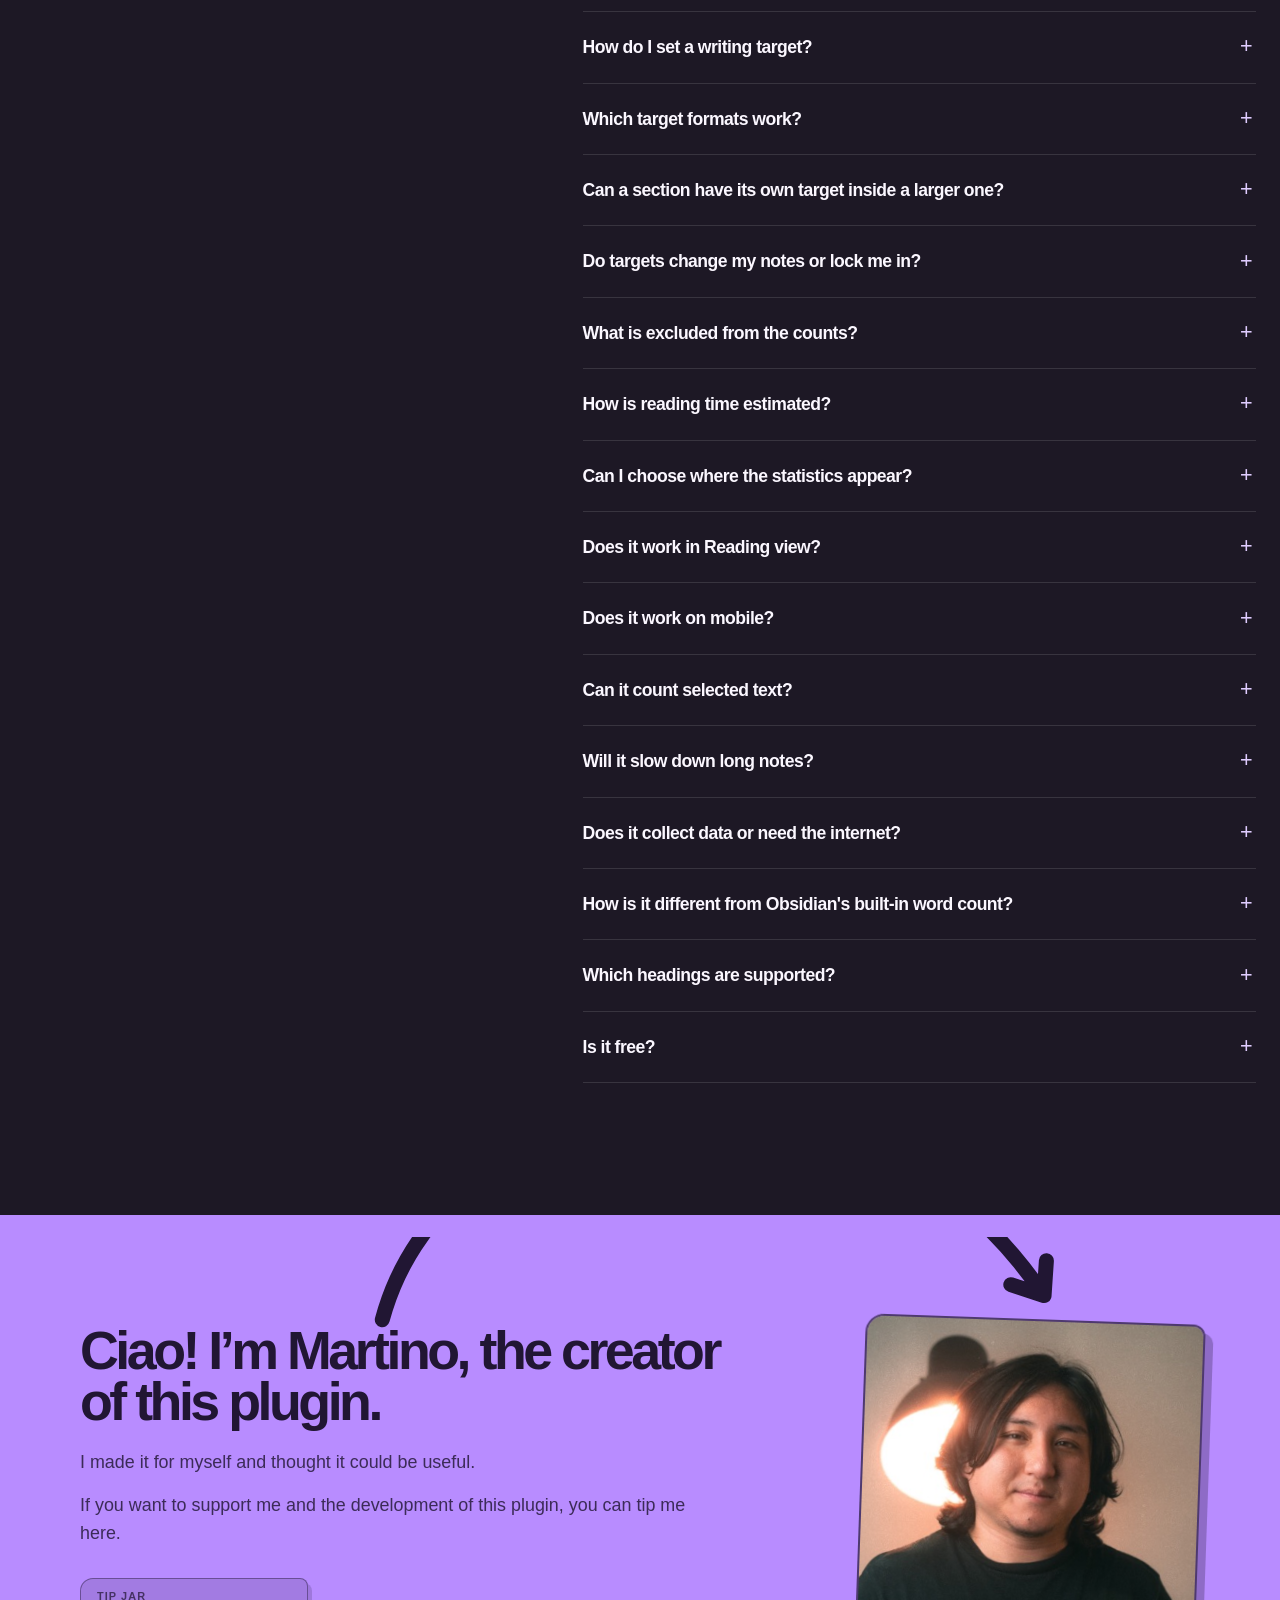
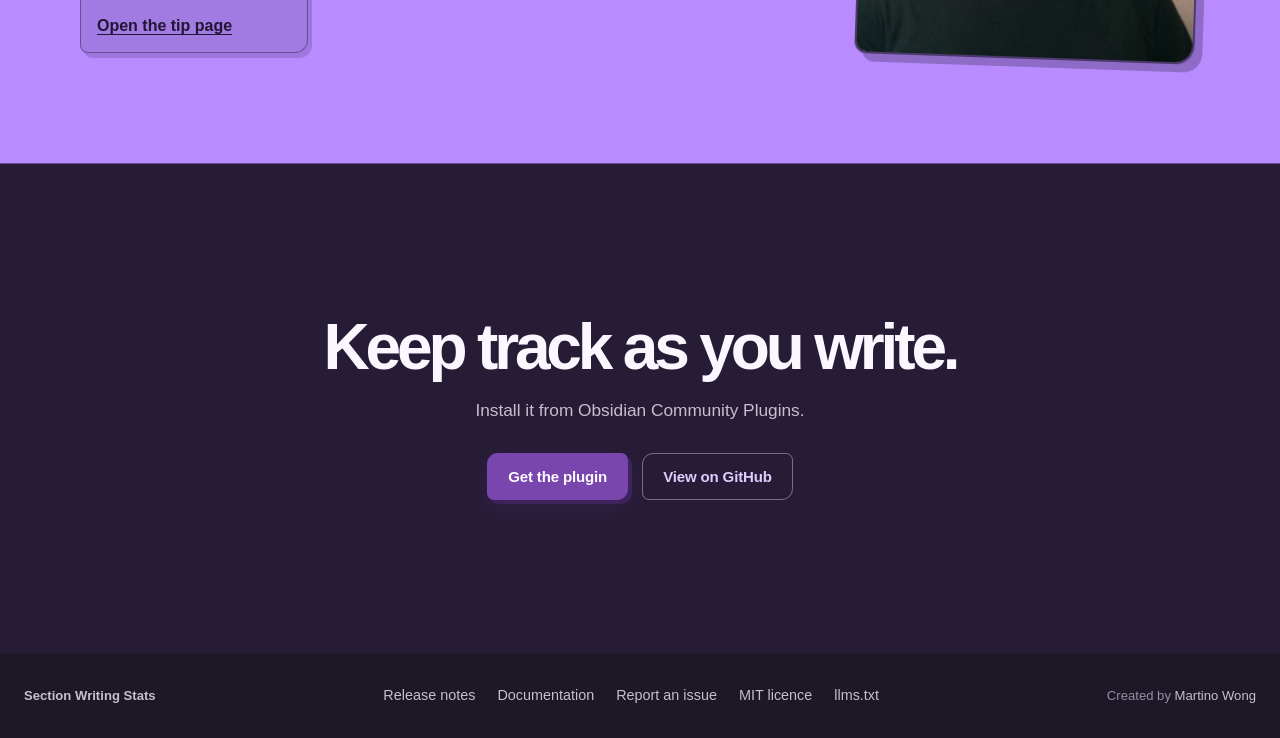
==== commit 17ec3bee: "Animate "Everywhere you write" and move it before targets - Status bar: a selection sweeps across a " ====
--- a/prototype/index.html
+++ b/prototype/index.html
@@ -270,6 +270,61 @@
         </div>
       </section>
 
+      <section class="p-everywhere" id="everywhere" aria-labelledby="everywhere-title">
+        <div class="p-everywhere-heading reveal">
+          <h2 id="everywhere-title">Everywhere you write.</h2>
+          <p>In the editor, in Reading view, in the status bar, and on your phone.</p>
+        </div>
+        <div class="p-everywhere-grid">
+          <article class="p-place reveal">
+            <figure class="obsidian-frame p-place-visual p-anim-selection" aria-hidden="true">
+              <div class="p-place-text">
+                <p class="p-selectable">She read the letter twice before she understood. The handwriting was her mother&rsquo;s, but the words were not. Outside, the rain kept time.</p>
+              </div>
+              <div class="p-statusbar">
+                <span class="section-meter-status-bar-part section-meter-status-bar-selection" hidden></span>
+                <span class="section-meter-status-bar-part section-meter-status-bar-target">Note: 1,240 words • 6m 12s<span class="section-meter-status-bar-separator">|</span><span class="section-meter-target-label section-meter-status-bar-target-label section-meter-target-start">Target: 62%</span><span class="section-meter-target-progress section-meter-target-start"><span class="section-meter-target-progress-fill" style="--section-meter-progress: 62%"></span></span></span>
+              </div>
+            </figure>
+            <h3>Status bar</h3>
+            <p>Whole-note totals and the current target, plus live counts for any text you select.</p>
+          </article>
+          <article class="p-place reveal">
+            <figure class="obsidian-frame p-place-visual p-anim-reading" aria-hidden="true">
+              <div class="p-place-text">
+                <div class="p-mode"><span class="p-mode-editing"><svg viewBox="0 0 24 24" stroke-width="2"><path d="M12 20h9"/><path d="M16.5 3.5a2.1 2.1 0 0 1 3 3L7 19l-4 1 1-4Z"/></svg>Editing</span><span class="p-mode-reading"><svg viewBox="0 0 24 24" stroke-width="2"><path d="M2 3h6a4 4 0 0 1 4 4v14a3 3 0 0 0-3-3H2z"/><path d="M22 3h-6a4 4 0 0 0-4 4v14a3 3 0 0 1 3-3h7z"/></svg>Reading view</span></div>
+                <h4 class="of-heading"><span class="p-md-marker">##&nbsp;</span>Chapter two <span class="section-meter-badge section-meter-target-badge section-meter-target-start"><span class="section-meter-badge-label">1,240 words • 6m 12s</span><span class="section-meter-target-group"><span class="section-meter-target-caption"><svg viewBox="0 0 24 24" stroke-width="2" aria-hidden="true"><circle cx="12" cy="12" r="10"/><circle cx="12" cy="12" r="6"/><circle cx="12" cy="12" r="2"/></svg><span class="sr-only">Target</span></span><span class="section-meter-target-label section-meter-target-start">62%</span><span class="section-meter-target-progress section-meter-target-start"><span class="section-meter-target-progress-fill" style="--section-meter-progress: 62%"></span></span></span></span></h4>
+                <p>The train left at dawn. Nobody on the platform looked up from their <span class="p-md-marker">*</span>newspapers<span class="p-md-marker">*</span>, and nobody noticed her leave.<span class="p-caret"></span></p>
+              </div>
+            </figure>
+            <h3>Reading view</h3>
+            <p>Badges stay beside your headings when you switch to reading, with the same settings as the editor.</p>
+          </article>
+          <article class="p-place reveal">
+            <figure class="p-place-visual p-phone-stage" aria-hidden="true">
+              <div class="obsidian-frame p-phone is-mobile">
+                <div class="p-phone-scroll">
+                  <h4 class="of-heading">Opening scene</h4>
+                  <p>The rain had not stopped for three days. The pigeon on the windowsill had appointed itself editor-in-chief.</p>
+                  <p>She ignored it and kept writing, one stubborn sentence after another.</p>
+                  <h4 class="of-heading" data-section="letter">The letter</h4>
+                  <p>She read the letter twice before she understood. The handwriting was her mother&rsquo;s.</p>
+                  <p>Outside, the rain kept time against the glass.</p>
+                </div>
+                <div class="section-meter-mobile-current-section" data-display-mode="percentage" data-position="bottom">
+                  <span class="section-meter-mobile-current-section-target"><span class="section-meter-mobile-current-section-current">412w</span><span class="section-meter-mobile-current-section-progress section-meter-target-start"><span class="section-meter-mobile-current-section-progress-fill" style="--section-meter-progress: 55%"></span></span></span>
+                  <span class="section-meter-mobile-current-section-label"><span class="section-meter-mobile-current-section-percentage">55%</span><span class="section-meter-mobile-current-section-count">412 / 750 w</span></span>
+                  <span class="p-touch"></span>
+                </div>
+                <div class="p-phone-toolbar"><i></i><i></i><i></i><i></i><i></i></div>
+              </div>
+            </figure>
+            <h3>On your phone</h3>
+            <p>Works on iOS and Android. A sticky meter follows the section you&rsquo;re in, and you can drag it to the top or bottom.</p>
+          </article>
+        </div>
+      </section>
+
       <section class="p-targets" id="how-it-works">
         <div class="p-targets-copy target-copy reveal">
           <h2>Set a writing target.</h2>
@@ -302,56 +357,6 @@
         </figure>
       </section>
 
-      <section class="p-everywhere" id="everywhere" aria-labelledby="everywhere-title">
-        <div class="p-everywhere-heading reveal">
-          <h2 id="everywhere-title">Everywhere you write.</h2>
-          <p>In the editor, in Reading view, in the status bar, and on your phone.</p>
-        </div>
-        <div class="p-everywhere-grid">
-          <article class="p-place reveal">
-            <figure class="obsidian-frame p-place-visual" aria-hidden="true">
-              <div class="p-place-text">
-                <p>She read the letter twice before she understood. <mark>The handwriting was her mother&rsquo;s, but the words were not.</mark> Outside, the rain kept time.</p>
-              </div>
-              <div class="p-statusbar">
-                <span class="section-meter-status-bar-part section-meter-status-bar-selection">Selection: 11 words • 56 characters • 0m 03s</span>
-                <span class="section-meter-status-bar-part section-meter-status-bar-target">Note: 1,240 words • 6m 12s<span class="section-meter-status-bar-separator">|</span><span class="section-meter-target-label section-meter-status-bar-target-label section-meter-target-start">Target: 62%</span><span class="section-meter-target-progress section-meter-target-start"><span class="section-meter-target-progress-fill" style="--section-meter-progress: 62%"></span></span></span>
-              </div>
-            </figure>
-            <h3>Status bar</h3>
-            <p>Whole-note totals and the current target, plus live counts for any text you select.</p>
-          </article>
-          <article class="p-place reveal">
-            <figure class="obsidian-frame p-place-visual" aria-hidden="true">
-              <div class="p-place-text">
-                <div class="p-reading-mode"><svg viewBox="0 0 24 24" stroke-width="2"><path d="M2 3h6a4 4 0 0 1 4 4v14a3 3 0 0 0-3-3H2z"/><path d="M22 3h-6a4 4 0 0 0-4 4v14a3 3 0 0 1 3-3h7z"/></svg>Reading view</div>
-                <h4 class="of-heading">Chapter two <span class="section-meter-badge section-meter-target-badge section-meter-target-start"><span class="section-meter-badge-label">1,240 words • 6m 12s</span><span class="section-meter-target-group"><span class="section-meter-target-caption"><svg viewBox="0 0 24 24" stroke-width="2" aria-hidden="true"><circle cx="12" cy="12" r="10"/><circle cx="12" cy="12" r="6"/><circle cx="12" cy="12" r="2"/></svg><span class="sr-only">Target</span></span><span class="section-meter-target-label section-meter-target-start">62%</span><span class="section-meter-target-progress section-meter-target-start"><span class="section-meter-target-progress-fill" style="--section-meter-progress: 62%"></span></span></span></span></h4>
-                <p>The train left at dawn. Nobody on the platform looked up from their newspapers, and nobody noticed her leave.</p>
-              </div>
-            </figure>
-            <h3>Reading view</h3>
-            <p>Badges stay beside your headings while you read, with the same settings as the editor.</p>
-          </article>
-          <article class="p-place reveal">
-            <figure class="p-place-visual p-phone-stage" aria-hidden="true">
-              <div class="obsidian-frame p-phone is-mobile">
-                <div class="p-phone-note">
-                  <h4 class="of-heading">Opening scene</h4>
-                  <p>The rain had not stopped for three days. The pigeon on the windowsill had appointed itself editor-in-chief, and it had notes about every sentence.</p>
-                  <p>She ignored it and kept writing.</p>
-                </div>
-                <div class="section-meter-mobile-current-section" data-display-mode="percentage" data-position="bottom">
-                  <span class="section-meter-mobile-current-section-target"><span class="section-meter-mobile-current-section-current">412w</span><span class="section-meter-mobile-current-section-progress section-meter-target-start"><span class="section-meter-mobile-current-section-progress-fill" style="--section-meter-progress: 55%"></span></span></span>
-                  <span class="section-meter-mobile-current-section-label"><span class="section-meter-mobile-current-section-percentage">55%</span><span class="section-meter-mobile-current-section-count">412 / 750 w</span></span>
-                </div>
-                <div class="p-phone-toolbar"><i></i><i></i><i></i><i></i><i></i></div>
-              </div>
-            </figure>
-            <h3>On your phone</h3>
-            <p>Works on iOS and Android. An optional sticky meter keeps the current target in view while you scroll.</p>
-          </article>
-        </div>
-      </section>
 
 
       <section class="faq-section" id="faq" aria-labelledby="faq-title">
@@ -633,6 +638,122 @@
       document.querySelectorAll('input[name="target-label"], input[name="target-progress"]').forEach((input) => input.addEventListener("change", updateTargetSample));
       updateTargetSample();
 
+      // "Everywhere you write": each card loops only while on screen.
+      const sleep = (ms) => new Promise((resolve) => window.setTimeout(resolve, ms));
+      const prefersReducedMotion = window.matchMedia("(prefers-reduced-motion: reduce)").matches;
+      const onScreen = (element) => {
+        let visible = false;
+        let waiting = [];
+        new IntersectionObserver(([entry]) => {
+          visible = entry.isIntersecting;
+          if (visible) waiting.splice(0).forEach((resolve) => resolve());
+        }, { threshold: 0.3 }).observe(element);
+        return () => visible ? Promise.resolve() : new Promise((resolve) => waiting.push(resolve));
+      };
+
+      // Status bar: a selection sweeps across a sentence and the selection count follows it.
+      const selectionCard = document.querySelector(".p-anim-selection");
+      if (selectionCard) {
+        const paragraph = selectionCard.querySelector(".p-selectable");
+        const selectionPart = selectionCard.querySelector(".section-meter-status-bar-selection");
+        const tokens = paragraph.textContent.split(/(\s+)/);
+        paragraph.replaceChildren(...tokens.map((token) => Object.assign(document.createElement("span"), { textContent: token })));
+        const spans = [...paragraph.children];
+        const first = tokens.findIndex((token, index) => token === "The" && index > 0);
+        const last = tokens.findIndex((token) => token === "not.");
+        const select = (end) => {
+          spans.forEach((span, index) => span.classList.toggle("is-selected", end >= first && index >= first && index <= end));
+          const text = end >= first ? tokens.slice(first, end + 1).join("") : "";
+          const words = text.split(/\s+/).filter(Boolean).length;
+          selectionPart.hidden = words === 0;
+          selectionPart.textContent = `Selection: ${plural(words, "word")} • ${plural(text.length, "character")} • ${formatSeconds(Math.round((words / 200) * 60))}`;
+        };
+        if (prefersReducedMotion) {
+          select(last);
+        } else {
+          const ready = onScreen(selectionCard);
+          (async () => {
+            for (;;) {
+              await ready();
+              select(-1);
+              await sleep(900);
+              for (let end = first; end <= last; end += 2) { select(end); await sleep(110); }
+              select(last);
+              await sleep(2200);
+            }
+          })();
+        }
+      }
+
+      // Reading view: the note switches between editing and reading; the badge stays put.
+      const readingCard = document.querySelector(".p-anim-reading");
+      if (readingCard && !prefersReducedMotion) {
+        const ready = onScreen(readingCard);
+        (async () => {
+          for (;;) {
+            await ready();
+            readingCard.classList.add("is-editing");
+            await sleep(2600);
+            readingCard.classList.remove("is-editing");
+            await sleep(2800);
+          }
+        })();
+      }
+
+      // Phone: scroll into the next section, then drag the meter to the top and back.
+      const phone = document.querySelector(".p-phone");
+      if (phone && !prefersReducedMotion) {
+        const scroller = phone.querySelector(".p-phone-scroll");
+        const meter = phone.querySelector(".section-meter-mobile-current-section");
+        const sections = {
+          opening: { current: "412w", percent: 55, count: "412 / 750 w" },
+          letter: { current: "120w", percent: 30, count: "120 / 400 w" }
+        };
+        const showSection = (name) => {
+          const section = sections[name];
+          meter.querySelector(".section-meter-mobile-current-section-current").textContent = section.current;
+          meter.querySelector(".section-meter-mobile-current-section-percentage").textContent = `${section.percent}%`;
+          meter.querySelector(".section-meter-mobile-current-section-count").textContent = section.count;
+          meter.querySelector(".section-meter-mobile-current-section-progress-fill").style.setProperty("--section-meter-progress", `${section.percent}%`);
+        };
+        // Moves the meter with a transform, then hands over to the plugin's own position.
+        const dragTo = async (position) => {
+          const from = meter.getBoundingClientRect().top;
+          meter.dataset.position = position;
+          const to = meter.getBoundingClientRect().top;
+          meter.dataset.position = position === "top" ? "bottom" : "top";
+          meter.classList.add("is-touched");
+          await sleep(350);
+          meter.style.transition = "transform 650ms cubic-bezier(.3, .7, .2, 1)";
+          meter.style.transform = `translateY(${to - from}px)`;
+          await sleep(700);
+          meter.style.transition = "none";
+          meter.style.transform = "";
+          meter.dataset.position = position;
+          meter.classList.remove("is-touched");
+        };
+        const letterOffset = () => phone.querySelector('[data-section="letter"]').offsetTop - 18;
+        const ready = onScreen(phone);
+        (async () => {
+          for (;;) {
+            await ready();
+            await sleep(1000);
+            scroller.style.transform = `translateY(${-letterOffset()}px)`;
+            await sleep(900);
+            showSection("letter");
+            await sleep(1500);
+            await dragTo("top");
+            await sleep(1800);
+            await dragTo("bottom");
+            await sleep(600);
+            scroller.style.transform = "";
+            await sleep(900);
+            showSection("opening");
+            await sleep(1200);
+          }
+        })();
+      }
+
       const downloadCount = document.querySelector("#download-count");
       const downloadCountUrl = "../downloads.json";
       const formatDownloads = (value) => new Intl.NumberFormat().format(value);
--- a/prototype/prototype.css
+++ b/prototype/prototype.css
@@ -239,12 +239,22 @@
 .p-place-visual { height: 300px; margin: 0; display: flex; flex-direction: column; box-shadow: 0 0 0 1px rgb(255 255 255 / 0.1), 0 24px 56px rgb(6 2 14 / 0.45); }
 .p-place-text { flex: 1; padding: 24px 22px; color: var(--text-normal); font-size: 0.98rem; line-height: 1.65; }
 .p-place-text p { margin: 0; }
-.p-place-text mark { border-radius: 2px; background: rgb(138 92 245 / 0.22); color: inherit; }
+.p-selectable .is-selected { background: rgb(138 92 245 / 0.24); }
 .p-statusbar { display: flex; flex-direction: column; align-items: flex-end; gap: 4px; padding: 8px 12px; border-top: 1px solid var(--background-modifier-border); background: var(--background-secondary); color: var(--text-muted); font-size: 11.5px; }
 .p-statusbar .section-meter-status-bar-part { display: inline-flex; align-items: center; gap: 0.4em; white-space: nowrap; }
+.p-statusbar .section-meter-status-bar-part[hidden] { display: none; }
 .p-statusbar .section-meter-target-progress { inline-size: 2.75em; }
-.p-reading-mode { display: inline-flex; align-items: center; gap: 6px; margin-bottom: 14px; padding: 3px 9px 3px 7px; border-radius: 999px; background: var(--background-modifier-hover); color: var(--text-muted); font-size: 12px; }
-.p-reading-mode svg { width: 14px; height: 14px; fill: none; stroke: currentColor; stroke-linecap: round; stroke-linejoin: round; }
+/* Reading view card: editing shows Markdown marks and a cursor; reading hides them. */
+.p-mode { display: inline-grid; margin-bottom: 14px; }
+.p-mode > span { grid-area: 1 / 1; display: inline-flex; align-items: center; gap: 6px; padding: 3px 9px 3px 7px; border-radius: 999px; background: var(--background-modifier-hover); color: var(--text-muted); font-size: 12px; transition: opacity 250ms ease; }
+.p-mode svg { width: 14px; height: 14px; fill: none; stroke: currentColor; stroke-linecap: round; stroke-linejoin: round; }
+.p-mode-editing, .is-editing .p-mode-reading { opacity: 0; }
+.is-editing .p-mode-editing { opacity: 1; }
+.p-md-marker { display: inline-block; max-width: 0; overflow: hidden; color: var(--text-faint); vertical-align: bottom; white-space: pre; transition: max-width 300ms ease; }
+.is-editing .p-md-marker { max-width: 2.2em; }
+.p-caret { display: none; width: 1.5px; height: 1.1em; margin-left: 1px; background: var(--text-normal); vertical-align: text-bottom; animation: p-caret-blink 1s steps(1) infinite; }
+.is-editing .p-caret { display: inline-block; }
+@keyframes p-caret-blink { 50% { opacity: 0; } }
 .p-place .of-heading { margin-bottom: 12px; font-size: 1.3rem; }
 .p-place .of-heading .section-meter-badge { font-size: 0.56em; }
 
@@ -252,9 +262,15 @@
    fixed position relative to the phone instead of the page. */
 .p-phone-stage { align-items: center; justify-content: flex-end; overflow: hidden; border-radius: 14px; background: rgb(255 255 255 / 0.04); box-shadow: inset 0 0 0 1px var(--line); }
 .p-phone { --background-primary-alt: #f1f1f1; --mobile-toolbar-height: 44px; width: 210px; height: 280px; margin-top: 20px; border-radius: 26px 26px 0 0; transform: translateZ(0); box-shadow: 0 0 0 6px #2a2333, 0 24px 56px rgb(6 2 14 / 0.5); }
-.p-phone-note { padding: 22px 16px 0; font-size: 12.5px; line-height: 1.6; }
-.p-phone-note .of-heading { margin: 0 0 8px; font-size: 1.15rem; }
-.p-phone-note p { margin: 0 0 8px; }
+.p-phone { --header-height: 6px; overflow: hidden; }
+.p-phone-scroll { padding: 22px 16px 0; font-size: 12.5px; line-height: 1.6; transition: transform 1.6s cubic-bezier(.45, .05, .25, 1); }
+.p-phone-scroll .of-heading { margin: 0 0 8px; font-size: 1.15rem; }
+.p-phone-scroll .of-heading:not(:first-child) { margin-top: 18px; }
+.p-phone-scroll p { margin: 0 0 8px; }
+.p-phone .section-meter-mobile-current-section { position: fixed; }
+/* A fingertip shows where the meter is being dragged from. */
+.p-touch { position: absolute; top: 50%; left: 50%; width: 26px; height: 26px; margin: -13px 0 0 -13px; border-radius: 50%; background: rgb(138 92 245 / 0.35); box-shadow: 0 0 0 6px rgb(138 92 245 / 0.15); opacity: 0; transform: scale(0.6); transition: opacity 200ms ease, transform 200ms ease; pointer-events: none; }
+.is-touched .p-touch { opacity: 1; transform: scale(1); }
 .p-phone .section-meter-mobile-current-section { inset-inline: 8px; font-size: 11px; }
 .p-phone-toolbar { position: absolute; right: 0; bottom: 0; left: 0; height: 44px; display: flex; align-items: center; justify-content: space-around; border-top: 1px solid var(--background-modifier-border); background: var(--background-secondary); }
 .p-phone-toolbar i { width: 16px; height: 16px; border-radius: 4px; background: #c9c9c9; }
@@ -289,5 +305,6 @@
 }
 
 @media (prefers-reduced-motion: reduce) {
-  .p-segmented label span { transition: none; }
-}
+  .p-segmented label span, .p-mode > span, .p-md-marker, .p-phone-scroll { transition: none; }
+  .p-caret { animation: none; }
+}
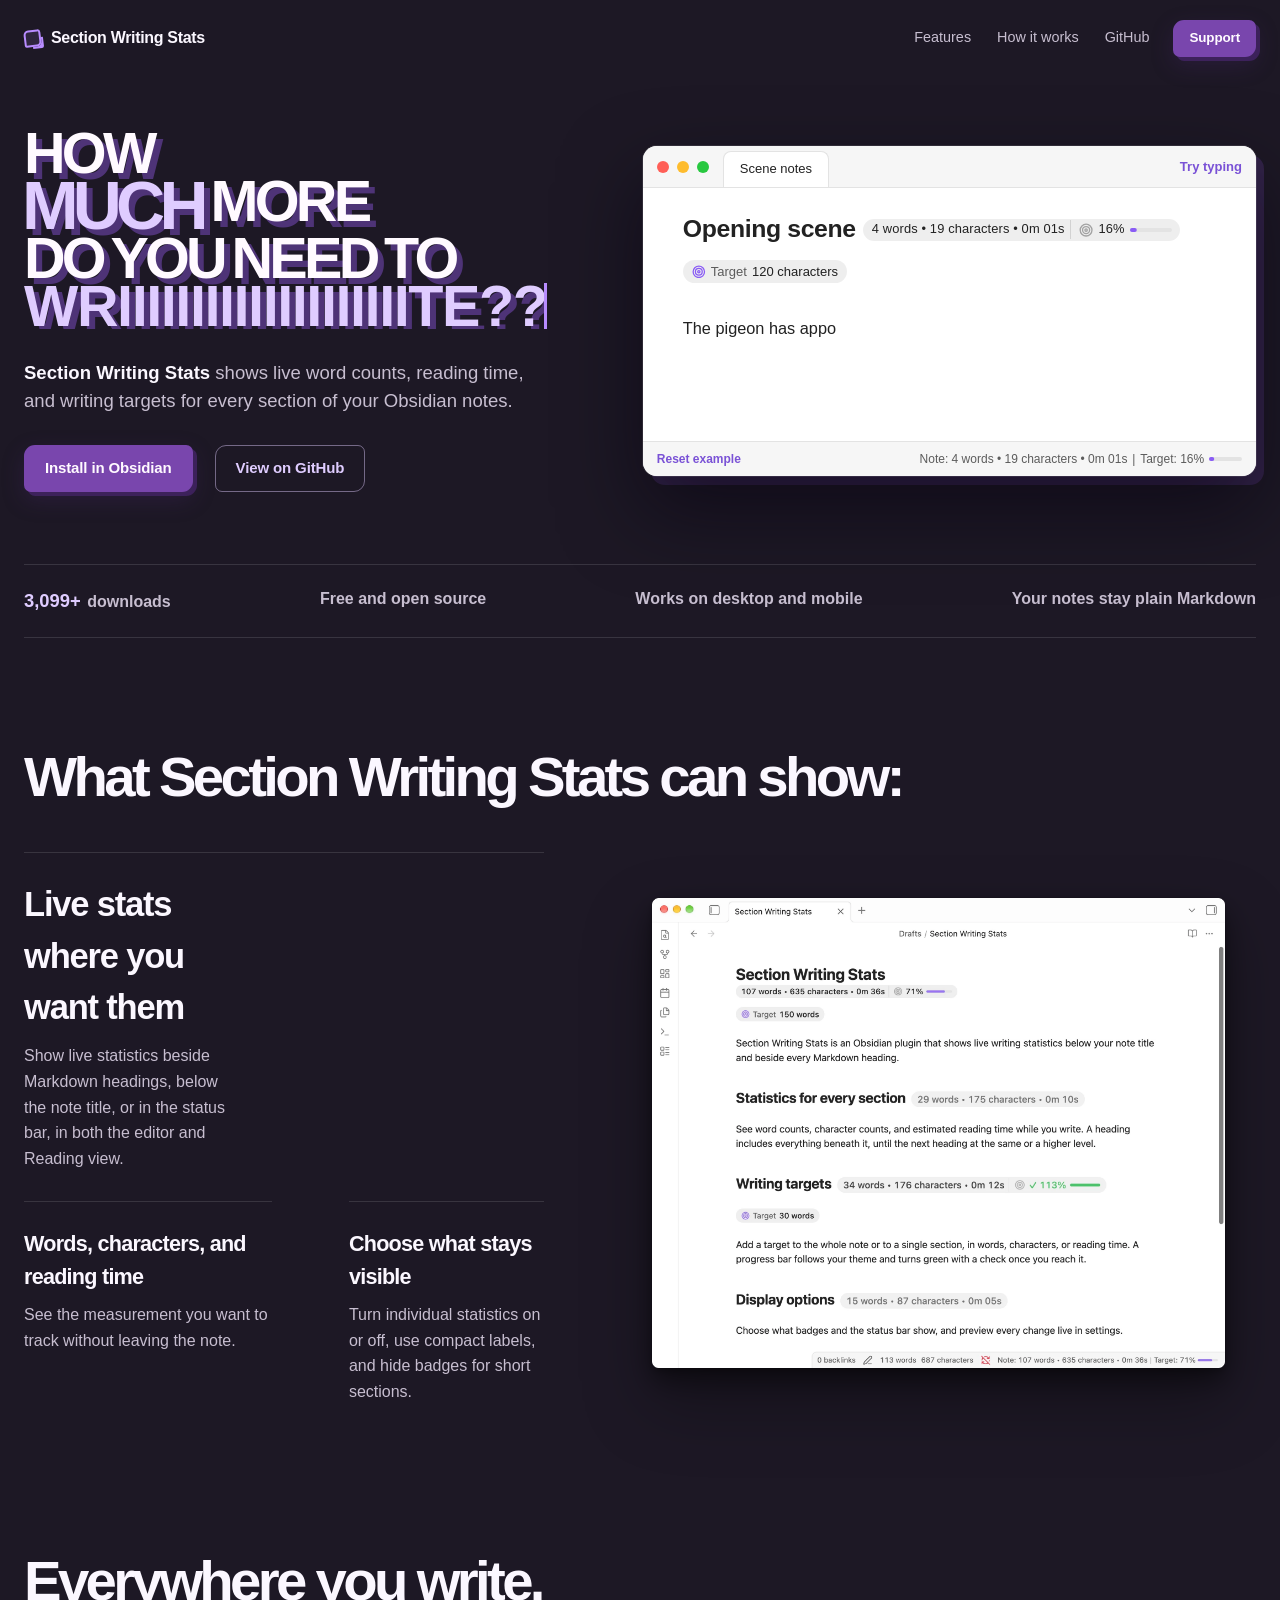
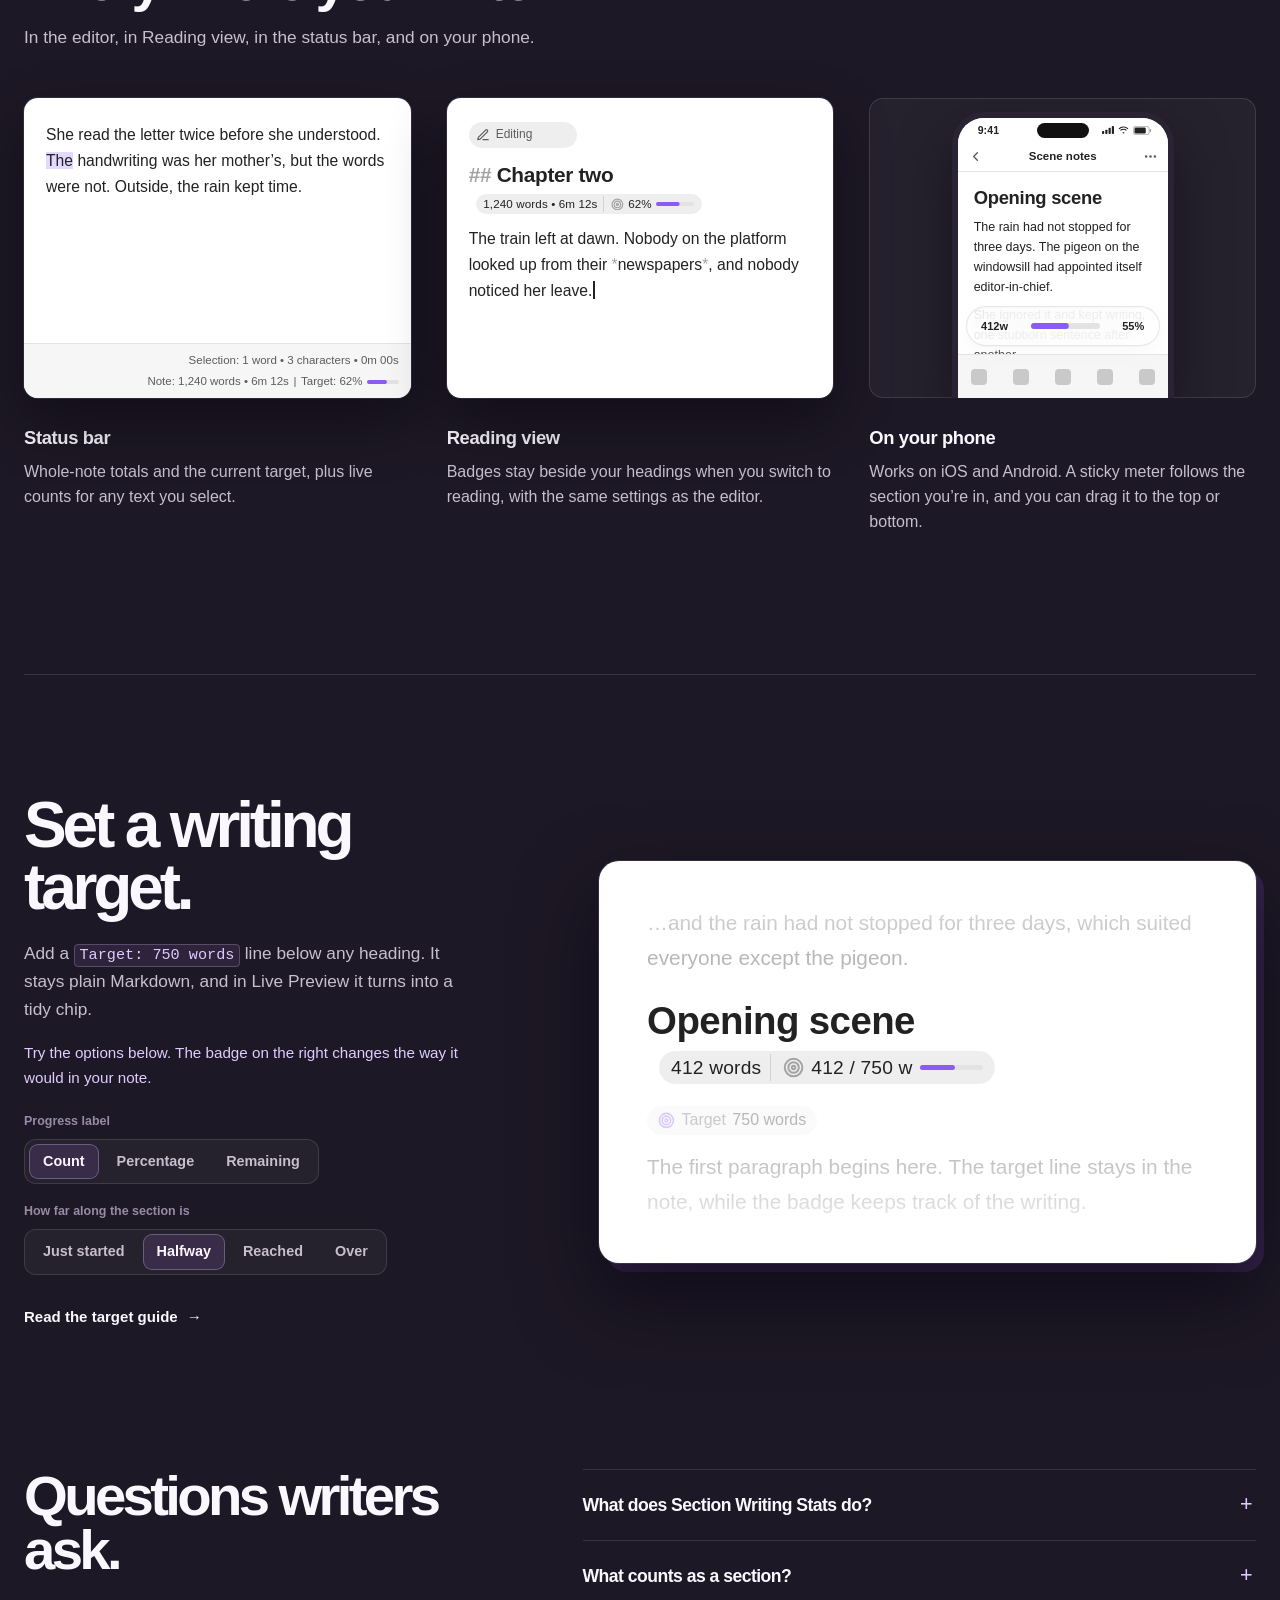
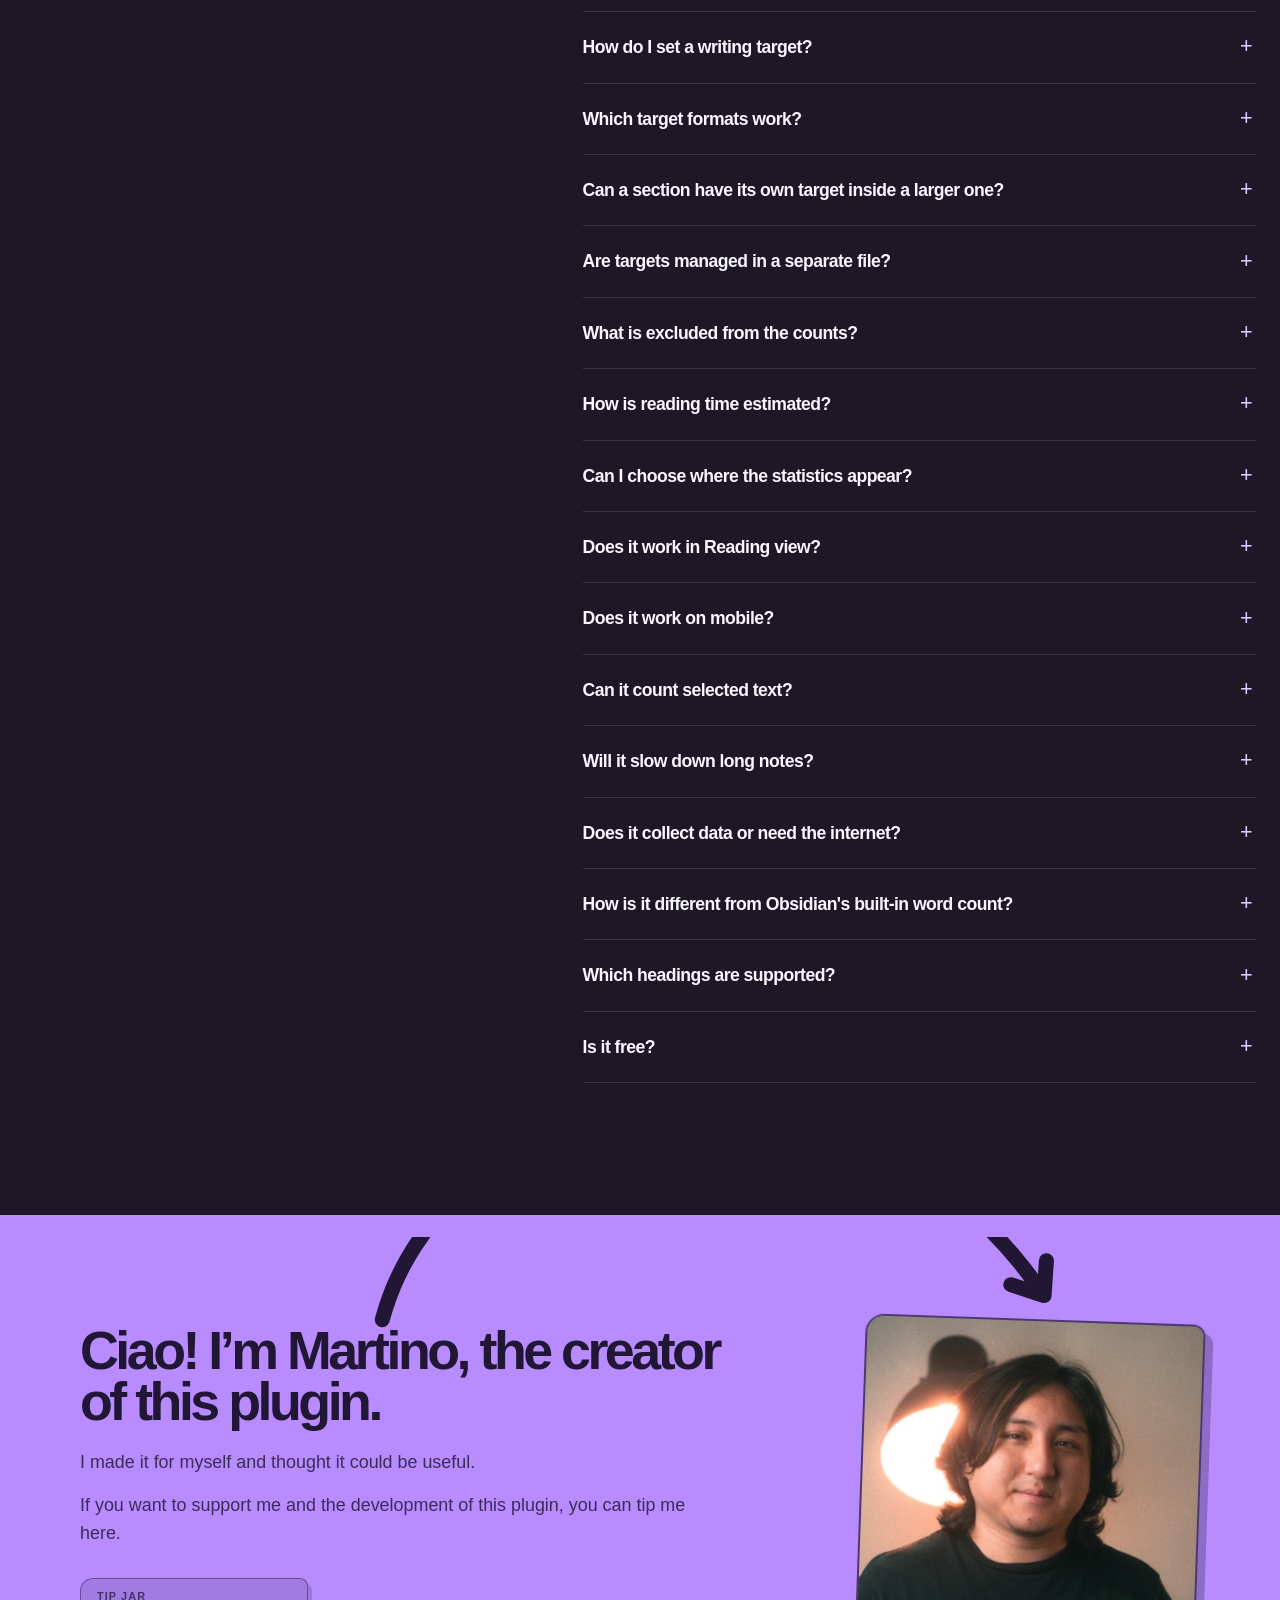
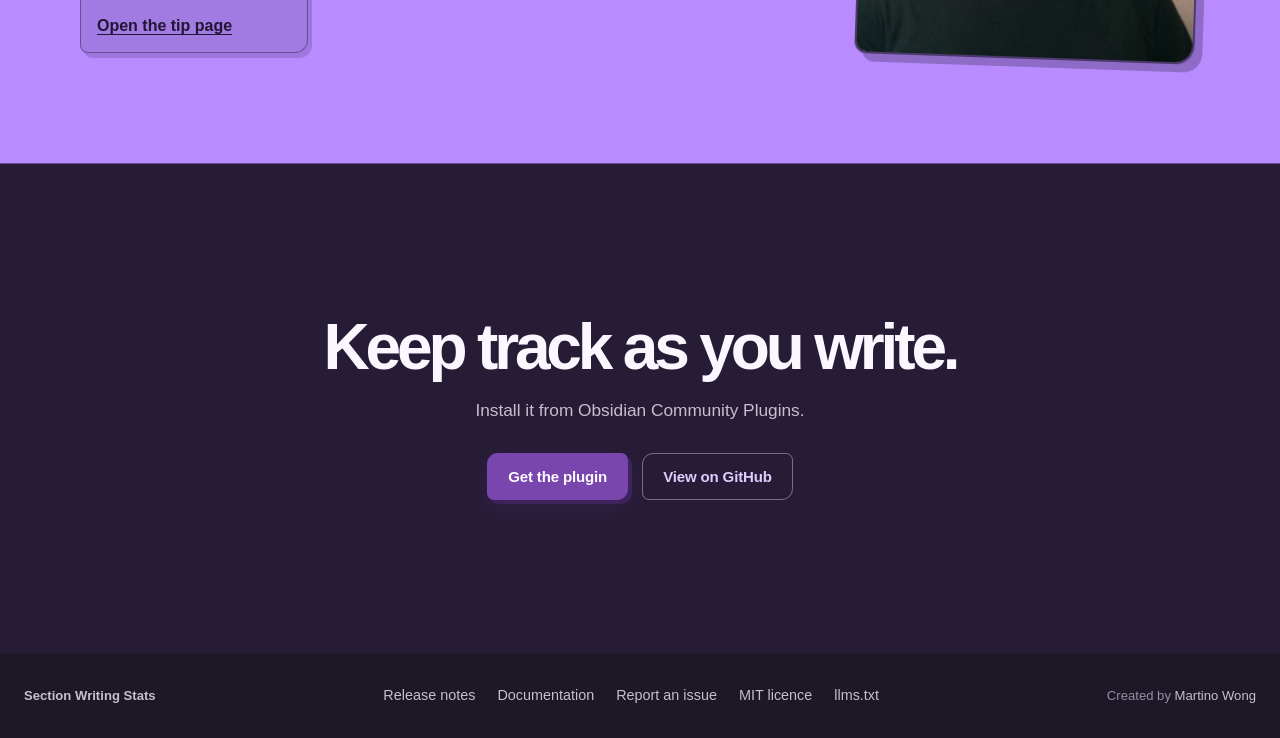
==== commit ff184d5d: "Add minimal phone chrome and fix the prototype FAQ heading - iOS-style status bar (time, camera pill" ====
--- a/prototype/index.html
+++ b/prototype/index.html
@@ -303,6 +303,8 @@
           <article class="p-place reveal">
             <figure class="p-place-visual p-phone-stage" aria-hidden="true">
               <div class="obsidian-frame p-phone is-mobile">
+                <div class="p-phone-status"><span>9:41</span><i class="p-phone-island"></i><span class="p-phone-icons"><svg viewBox="0 0 17 11"><rect x="0" y="7" width="3" height="4" rx="1"/><rect x="4.5" y="5" width="3" height="6" rx="1"/><rect x="9" y="2.5" width="3" height="8.5" rx="1"/><rect x="13.5" y="0" width="3" height="11" rx="1"/></svg><svg viewBox="0 0 15 11"><path d="M7.5 2.2c2.2 0 4.2.8 5.7 2.2l1.1-1.1A9.6 9.6 0 0 0 7.5.6 9.6 9.6 0 0 0 .7 3.3l1.1 1.1a8.1 8.1 0 0 1 5.7-2.2Zm0 3.1c1.4 0 2.6.5 3.6 1.4l1.1-1.1a6.6 6.6 0 0 0-9.4 0l1.1 1.1c1-.9 2.2-1.4 3.6-1.4Zm0 3.2c.6 0 1.1.2 1.5.6L7.5 10.6 6 9.1c.4-.4.9-.6 1.5-.6Z"/></svg><svg viewBox="0 0 25 12"><rect x="0.5" y="0.5" width="21" height="11" rx="3" fill="none" stroke="currentColor" opacity=".45"/><rect x="2" y="2" width="15" height="8" rx="1.6"/><rect x="22.5" y="4" width="1.6" height="4" rx=".8" opacity=".45"/></svg></span></div>
+                <div class="p-phone-header"><svg viewBox="0 0 24 24" stroke-width="2.2"><path d="m15 18-6-6 6-6"/></svg><span>Scene notes</span><svg viewBox="0 0 24 24" stroke-width="2.2"><circle cx="5" cy="12" r="1"/><circle cx="12" cy="12" r="1"/><circle cx="19" cy="12" r="1"/></svg></div>
                 <div class="p-phone-scroll">
                   <h4 class="of-heading">Opening scene</h4>
                   <p>The rain had not stopped for three days. The pigeon on the windowsill had appointed itself editor-in-chief.</p>
@@ -361,8 +363,7 @@
 
       <section class="faq-section" id="faq" aria-labelledby="faq-title">
         <div class="faq-heading reveal">
-          <h2 id="faq-title">Useful answers.</h2>
-          <p>Everything stays in your Markdown. The plugin adds live context while you write.</p>
+          <h2 id="faq-title">Questions writers ask.</h2>
         </div>
         <div class="faq-list reveal">
           <details>
@@ -386,8 +387,8 @@
             <p>Yes. A parent heading's target covers all of its subsections, and a nested heading can define its own target, which takes priority while you write in that subsection.</p>
           </details>
           <details>
-            <summary>Do targets change my notes or lock me in?</summary>
-            <p>No. A target is an ordinary line of Markdown that stays in the note and works without the plugin. In Live Preview it shows as a small chip; click it to edit the text, or turn chips off in settings.</p>
+            <summary>Are targets managed in a separate file?</summary>
+            <p>No. A target is an ordinary line in the note itself, such as <code>Target: 750 words</code>, so it travels with the note and stays readable without the plugin. In Live Preview it shows as a small chip; click it to edit the text, or turn chips off in settings.</p>
           </details>
           <details>
             <summary>What is excluded from the counts?</summary>
@@ -732,7 +733,9 @@
           meter.dataset.position = position;
           meter.classList.remove("is-touched");
         };
-        const letterOffset = () => phone.querySelector('[data-section="letter"]').offsetTop - 18;
+        // Scroll so the next heading lands just below the phone's header.
+        const letterOffset = () => phone.querySelector('[data-section="letter"]').offsetTop
+          - phone.querySelector(".p-phone-header").getBoundingClientRect().bottom + phone.getBoundingClientRect().top - 10;
         const ready = onScreen(phone);
         (async () => {
           for (;;) {
--- a/prototype/prototype.css
+++ b/prototype/prototype.css
@@ -262,8 +262,19 @@
    fixed position relative to the phone instead of the page. */
 .p-phone-stage { align-items: center; justify-content: flex-end; overflow: hidden; border-radius: 14px; background: rgb(255 255 255 / 0.04); box-shadow: inset 0 0 0 1px var(--line); }
 .p-phone { --background-primary-alt: #f1f1f1; --mobile-toolbar-height: 44px; width: 210px; height: 280px; margin-top: 20px; border-radius: 26px 26px 0 0; transform: translateZ(0); box-shadow: 0 0 0 6px #2a2333, 0 24px 56px rgb(6 2 14 / 0.5); }
-.p-phone { --header-height: 6px; overflow: hidden; }
-.p-phone-scroll { padding: 22px 16px 0; font-size: 12.5px; line-height: 1.6; transition: transform 1.6s cubic-bezier(.45, .05, .25, 1); }
+/* Minimal phone chrome: iOS status bar and Obsidian's mobile header, which the note
+   scrolls under. The plugin places a top meter below safe area + header height. */
+.p-phone { --safe-area-inset-top: 24px; --header-height: 30px; overflow: hidden; }
+.p-phone-status, .p-phone-header { position: absolute; right: 0; left: 0; z-index: 2; display: flex; align-items: center; background: var(--background-primary); color: var(--text-normal); }
+.p-phone-status { top: 0; height: 24px; justify-content: space-between; padding: 0 16px 0 20px; font-size: 10.5px; font-weight: 650; letter-spacing: 0.01em; }
+.p-phone-island { position: absolute; top: 5px; left: 50%; width: 52px; height: 15px; margin-left: -26px; border-radius: 999px; background: #111; }
+.p-phone-icons { display: inline-flex; align-items: center; gap: 4px; }
+.p-phone-icons svg { height: 8px; width: auto; fill: currentColor; }
+.p-phone-icons svg:last-child { height: 9px; }
+.p-phone-header { top: 24px; height: 30px; gap: 8px; padding: 0 10px; border-bottom: 1px solid var(--background-modifier-border); color: var(--text-muted); font-size: 11.5px; font-weight: 600; }
+.p-phone-header span { flex: 1; color: var(--text-normal); text-align: center; }
+.p-phone-header svg { width: 15px; height: 15px; fill: none; stroke: currentColor; stroke-linecap: round; stroke-linejoin: round; }
+.p-phone-scroll { padding: 68px 16px 0; font-size: 12.5px; line-height: 1.6; transition: transform 1.6s cubic-bezier(.45, .05, .25, 1); }
 .p-phone-scroll .of-heading { margin: 0 0 8px; font-size: 1.15rem; }
 .p-phone-scroll .of-heading:not(:first-child) { margin-top: 18px; }
 .p-phone-scroll p { margin: 0 0 8px; }
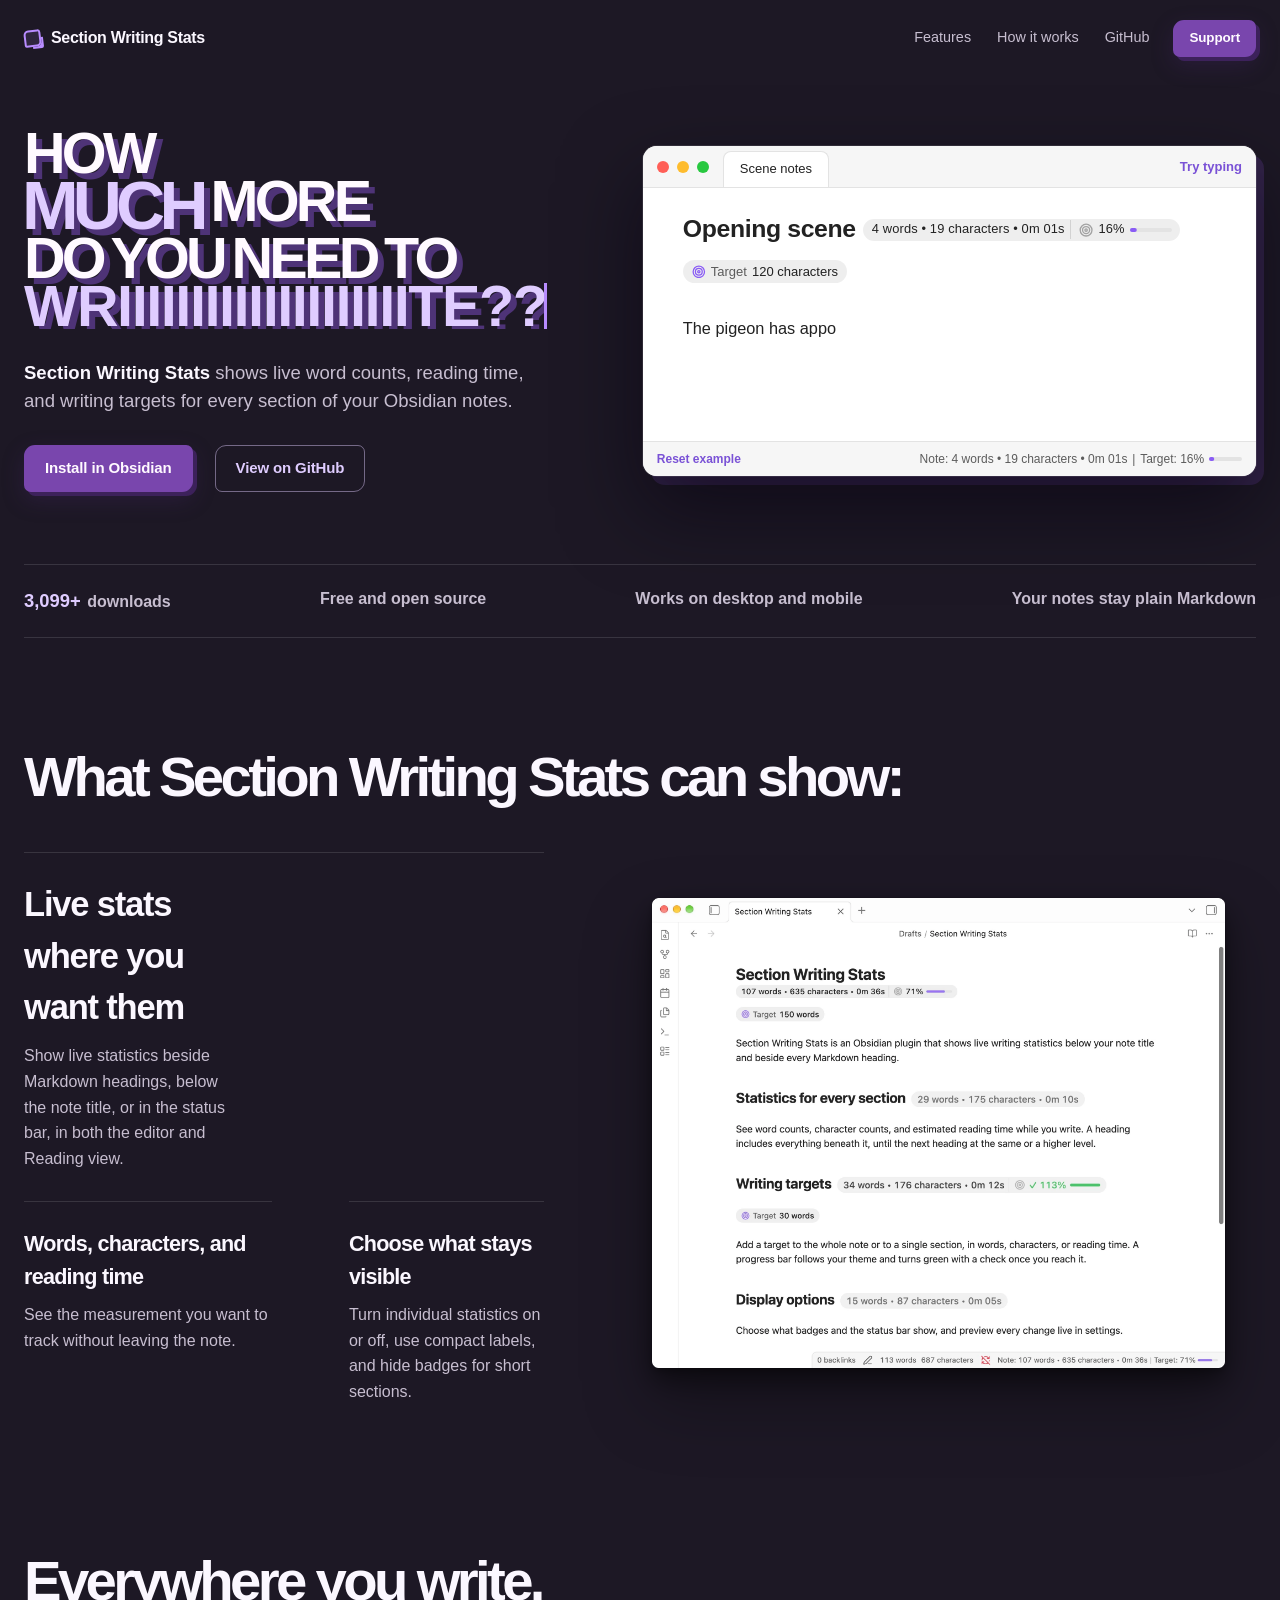
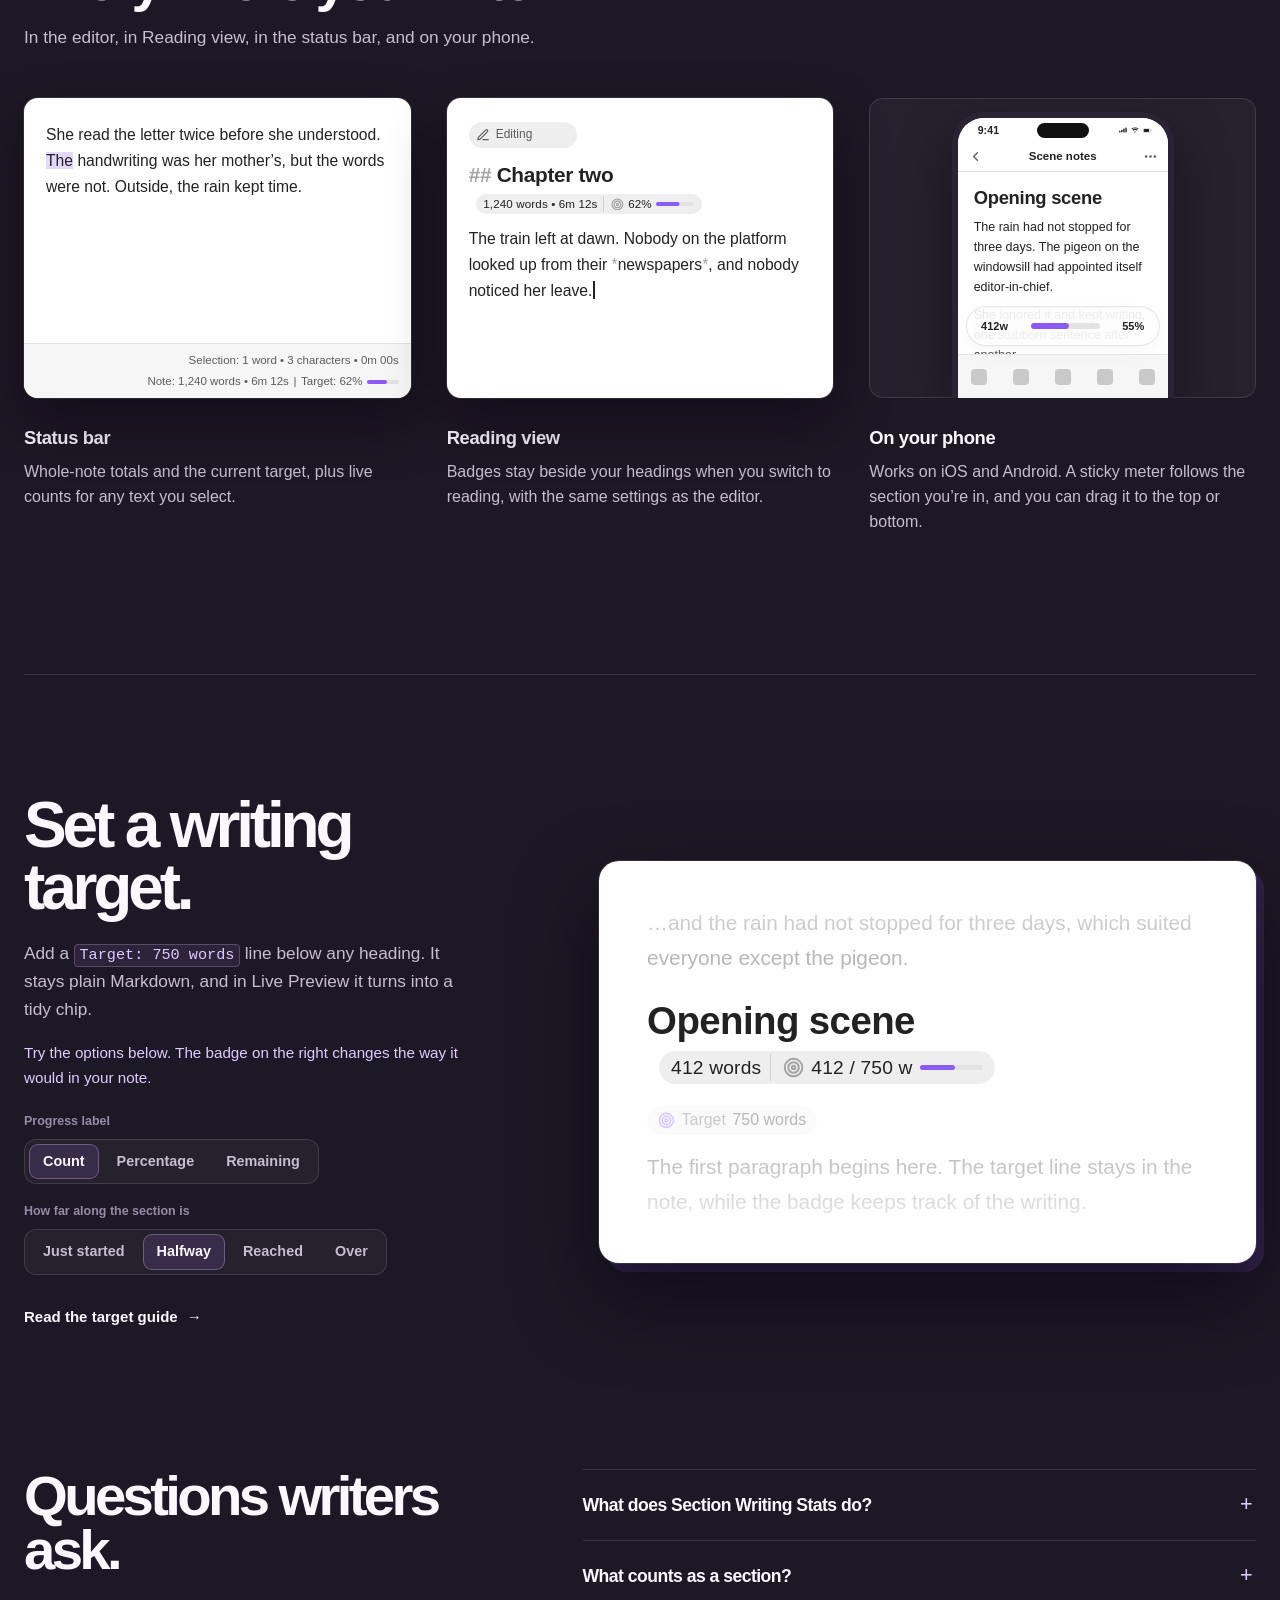
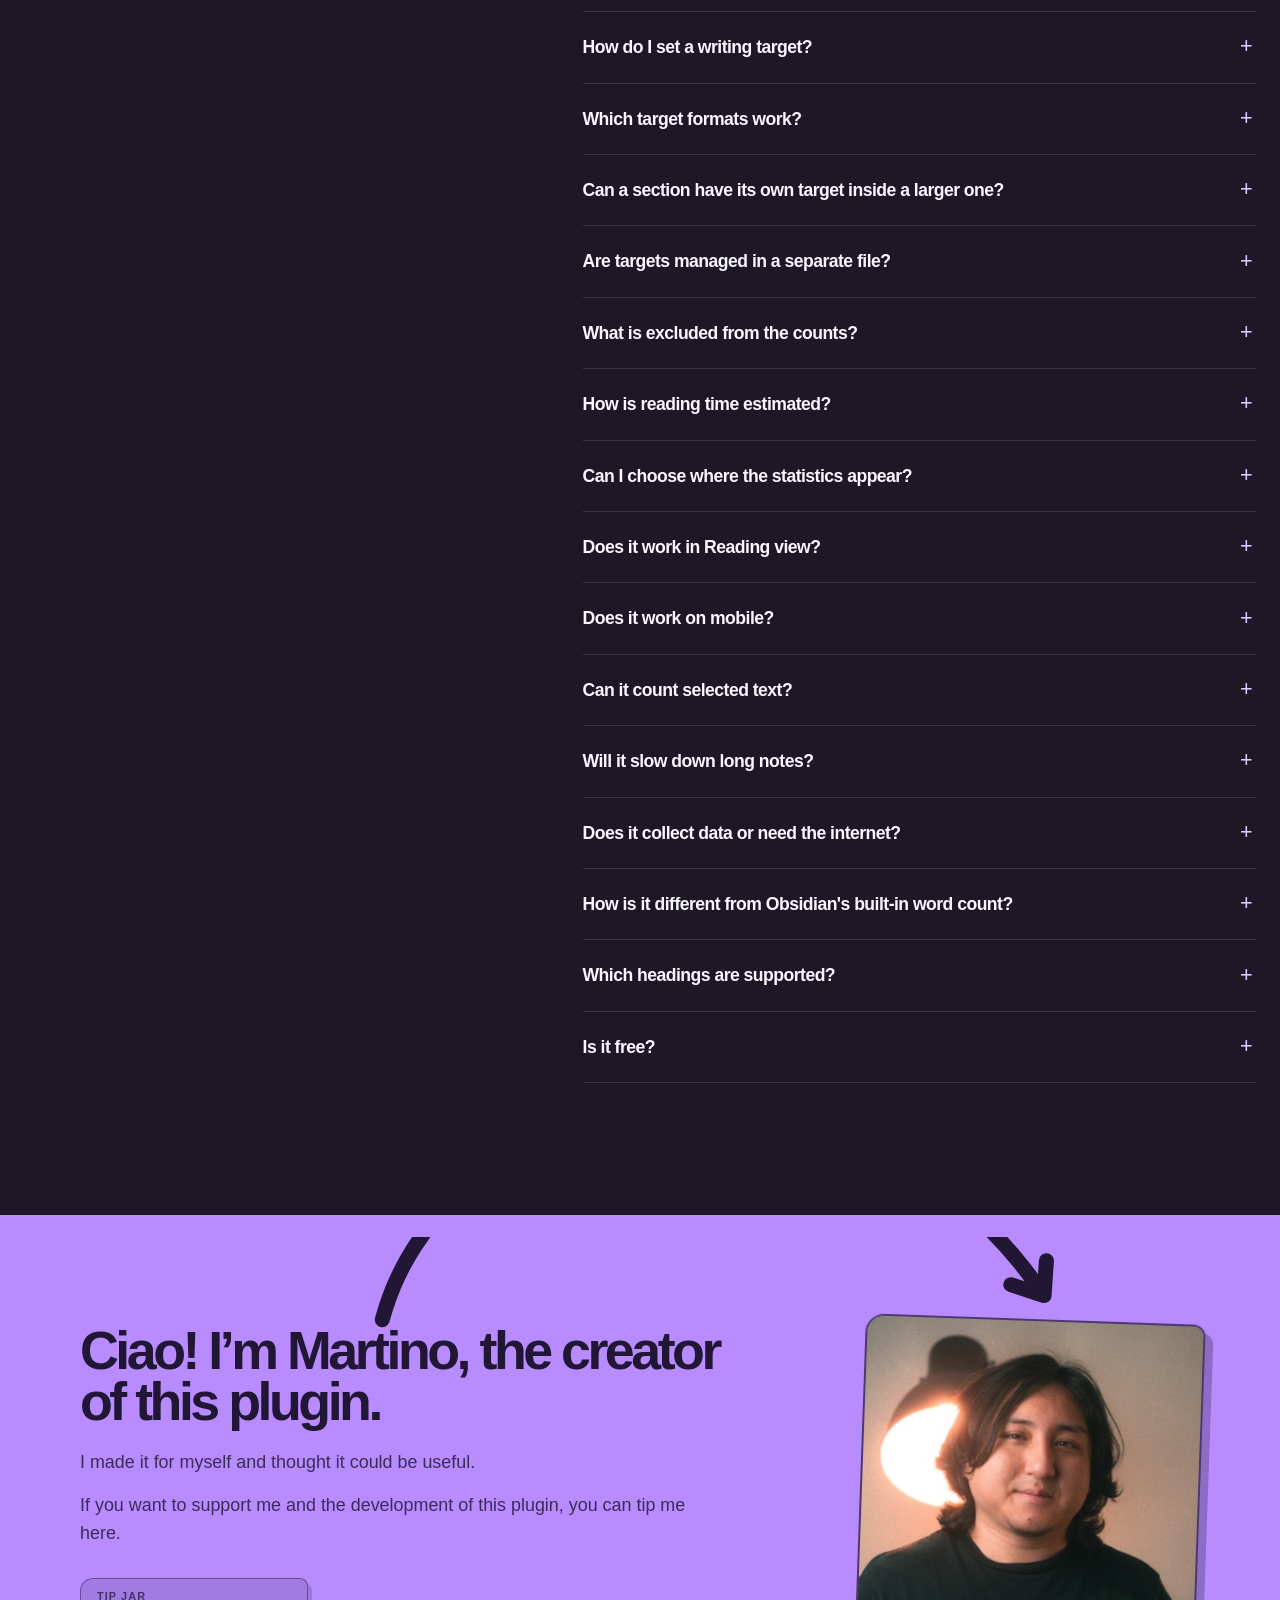
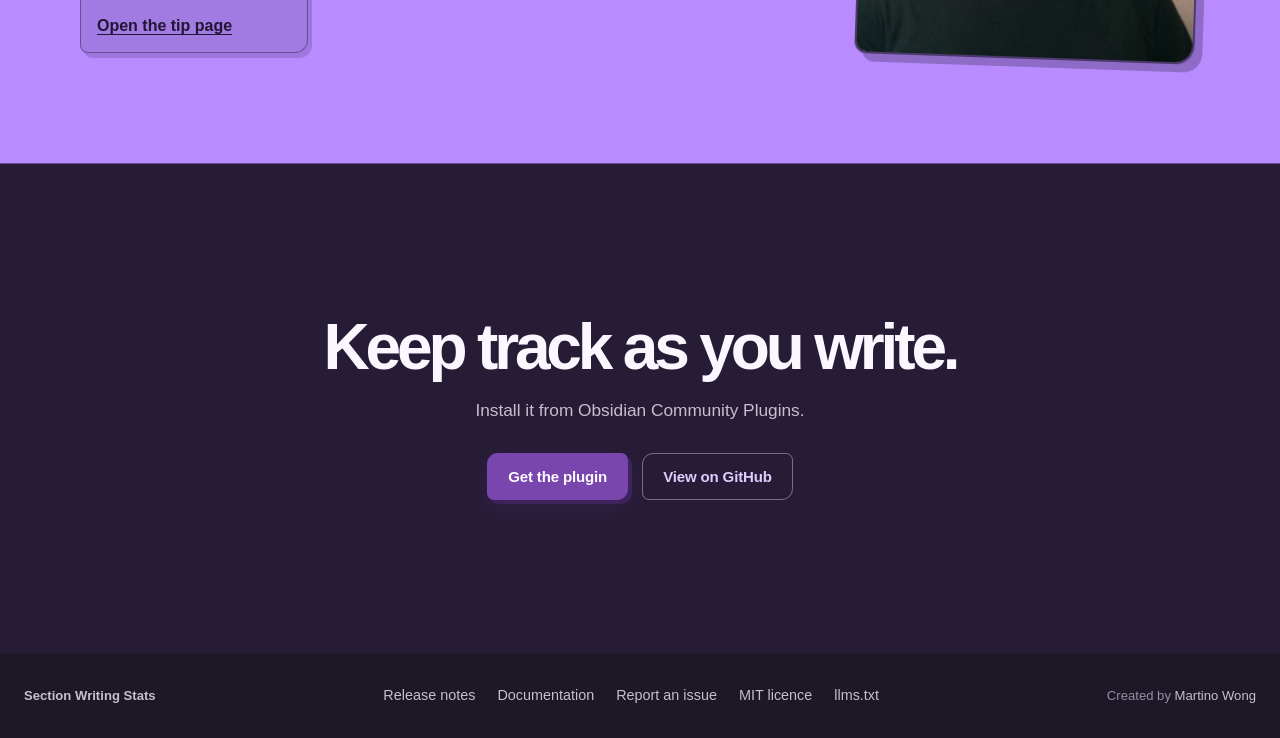
==== commit 37b3343c: "Keep prototype icons small without styles and smooth the tip jar - Give every inline icon an intrins" ====
--- a/prototype/index.html
+++ b/prototype/index.html
@@ -22,9 +22,9 @@
     <meta name="twitter:image" content="https://martinowong.github.io/section-writing-stats-site/images/section-writing-stats-x-card.png?v=1.5.0" />
     <meta name="twitter:image:alt" content="Section Writing Stats for Obsidian, showing live word counts, character counts, reading time, and writing targets." />
     <title>Section Writing Stats for Obsidian - Word Counts & Writing Targets</title>
-    <link rel="stylesheet" href="site.css" />
-    <link rel="stylesheet" href="plugin.css" />
-    <link rel="stylesheet" href="prototype.css" />
+    <link rel="stylesheet" href="site.css?v=2026-10-26" />
+    <link rel="stylesheet" href="plugin.css?v=2026-10-26" />
+    <link rel="stylesheet" href="prototype.css?v=2026-10-26" />
     <script type="application/ld+json">
       {
         "@context": "https://schema.org",
@@ -213,13 +213,13 @@
         <figure class="obsidian-frame p-demo" aria-label="Interactive example of Section Writing Stats">
           <div class="of-titlebar" aria-hidden="true"><span class="of-lights"><i></i><i></i><i></i></span><span class="of-tab">Scene notes</span><span class="of-hint">Try typing</span></div>
           <div class="of-body">
-            <h2 class="of-heading">Opening scene <span class="section-meter-badge section-meter-target-badge section-meter-target-start" id="demo-target-badge"><span class="section-meter-badge-label" id="demo-badge">0 words</span><span class="section-meter-target-group"><span class="section-meter-target-caption"><svg viewBox="0 0 24 24" stroke-width="2" aria-hidden="true"><circle cx="12" cy="12" r="10"/><circle cx="12" cy="12" r="6"/><circle cx="12" cy="12" r="2"/></svg><span class="sr-only">Target</span></span><span class="section-meter-target-label section-meter-target-start" id="demo-target-count">0%</span><span class="section-meter-target-progress section-meter-target-start"><span class="section-meter-target-progress-fill" id="demo-progress-fill"></span></span></span></span></h2>
+            <h2 class="of-heading">Opening scene <span class="section-meter-badge section-meter-target-badge section-meter-target-start" id="demo-target-badge"><span class="section-meter-badge-label" id="demo-badge">0 words</span><span class="section-meter-target-group"><span class="section-meter-target-caption"><svg width="1em" height="1em" viewBox="0 0 24 24" stroke-width="2" aria-hidden="true"><circle cx="12" cy="12" r="10"/><circle cx="12" cy="12" r="6"/><circle cx="12" cy="12" r="2"/></svg><span class="sr-only">Target</span></span><span class="section-meter-target-label section-meter-target-start" id="demo-target-count">0%</span><span class="section-meter-target-progress section-meter-target-start"><span class="section-meter-target-progress-fill" id="demo-progress-fill"></span></span></span></span></h2>
             <div class="of-editor">
               <label class="sr-only" for="demo-writing">Try writing a section</label>
               <textarea id="demo-writing" spellcheck="false">Target: 120 characters
 
 </textarea>
-              <div class="of-chip-line" id="demo-target-line" hidden><button type="button" class="section-meter-target-chip" id="demo-target-chip-value-chip"><span class="section-meter-target-chip-icon"><svg viewBox="0 0 24 24" stroke-width="2" aria-hidden="true"><circle cx="12" cy="12" r="10"/><circle cx="12" cy="12" r="6"/><circle cx="12" cy="12" r="2"/></svg></span><span class="section-meter-target-chip-caption">Target</span><span class="section-meter-target-chip-value" id="demo-target-chip-value">120 characters</span></button></div>
+              <div class="of-chip-line" id="demo-target-line" hidden><button type="button" class="section-meter-target-chip" id="demo-target-chip-value-chip"><span class="section-meter-target-chip-icon"><svg width="1em" height="1em" viewBox="0 0 24 24" stroke-width="2" aria-hidden="true"><circle cx="12" cy="12" r="10"/><circle cx="12" cy="12" r="6"/><circle cx="12" cy="12" r="2"/></svg></span><span class="section-meter-target-chip-caption">Target</span><span class="section-meter-target-chip-value" id="demo-target-chip-value">120 characters</span></button></div>
             </div>
           </div>
           <div class="of-status">
@@ -292,8 +292,8 @@
           <article class="p-place reveal">
             <figure class="obsidian-frame p-place-visual p-anim-reading" aria-hidden="true">
               <div class="p-place-text">
-                <div class="p-mode"><span class="p-mode-editing"><svg viewBox="0 0 24 24" stroke-width="2"><path d="M12 20h9"/><path d="M16.5 3.5a2.1 2.1 0 0 1 3 3L7 19l-4 1 1-4Z"/></svg>Editing</span><span class="p-mode-reading"><svg viewBox="0 0 24 24" stroke-width="2"><path d="M2 3h6a4 4 0 0 1 4 4v14a3 3 0 0 0-3-3H2z"/><path d="M22 3h-6a4 4 0 0 0-4 4v14a3 3 0 0 1 3-3h7z"/></svg>Reading view</span></div>
-                <h4 class="of-heading"><span class="p-md-marker">##&nbsp;</span>Chapter two <span class="section-meter-badge section-meter-target-badge section-meter-target-start"><span class="section-meter-badge-label">1,240 words • 6m 12s</span><span class="section-meter-target-group"><span class="section-meter-target-caption"><svg viewBox="0 0 24 24" stroke-width="2" aria-hidden="true"><circle cx="12" cy="12" r="10"/><circle cx="12" cy="12" r="6"/><circle cx="12" cy="12" r="2"/></svg><span class="sr-only">Target</span></span><span class="section-meter-target-label section-meter-target-start">62%</span><span class="section-meter-target-progress section-meter-target-start"><span class="section-meter-target-progress-fill" style="--section-meter-progress: 62%"></span></span></span></span></h4>
+                <div class="p-mode"><span class="p-mode-editing"><svg width="1em" height="1em" viewBox="0 0 24 24" stroke-width="2"><path d="M12 20h9"/><path d="M16.5 3.5a2.1 2.1 0 0 1 3 3L7 19l-4 1 1-4Z"/></svg>Editing</span><span class="p-mode-reading"><svg width="1em" height="1em" viewBox="0 0 24 24" stroke-width="2"><path d="M2 3h6a4 4 0 0 1 4 4v14a3 3 0 0 0-3-3H2z"/><path d="M22 3h-6a4 4 0 0 0-4 4v14a3 3 0 0 1 3-3h7z"/></svg>Reading view</span></div>
+                <h4 class="of-heading"><span class="p-md-marker">##&nbsp;</span>Chapter two <span class="section-meter-badge section-meter-target-badge section-meter-target-start"><span class="section-meter-badge-label">1,240 words • 6m 12s</span><span class="section-meter-target-group"><span class="section-meter-target-caption"><svg width="1em" height="1em" viewBox="0 0 24 24" stroke-width="2" aria-hidden="true"><circle cx="12" cy="12" r="10"/><circle cx="12" cy="12" r="6"/><circle cx="12" cy="12" r="2"/></svg><span class="sr-only">Target</span></span><span class="section-meter-target-label section-meter-target-start">62%</span><span class="section-meter-target-progress section-meter-target-start"><span class="section-meter-target-progress-fill" style="--section-meter-progress: 62%"></span></span></span></span></h4>
                 <p>The train left at dawn. Nobody on the platform looked up from their <span class="p-md-marker">*</span>newspapers<span class="p-md-marker">*</span>, and nobody noticed her leave.<span class="p-caret"></span></p>
               </div>
             </figure>
@@ -303,8 +303,8 @@
           <article class="p-place reveal">
             <figure class="p-place-visual p-phone-stage" aria-hidden="true">
               <div class="obsidian-frame p-phone is-mobile">
-                <div class="p-phone-status"><span>9:41</span><i class="p-phone-island"></i><span class="p-phone-icons"><svg viewBox="0 0 17 11"><rect x="0" y="7" width="3" height="4" rx="1"/><rect x="4.5" y="5" width="3" height="6" rx="1"/><rect x="9" y="2.5" width="3" height="8.5" rx="1"/><rect x="13.5" y="0" width="3" height="11" rx="1"/></svg><svg viewBox="0 0 15 11"><path d="M7.5 2.2c2.2 0 4.2.8 5.7 2.2l1.1-1.1A9.6 9.6 0 0 0 7.5.6 9.6 9.6 0 0 0 .7 3.3l1.1 1.1a8.1 8.1 0 0 1 5.7-2.2Zm0 3.1c1.4 0 2.6.5 3.6 1.4l1.1-1.1a6.6 6.6 0 0 0-9.4 0l1.1 1.1c1-.9 2.2-1.4 3.6-1.4Zm0 3.2c.6 0 1.1.2 1.5.6L7.5 10.6 6 9.1c.4-.4.9-.6 1.5-.6Z"/></svg><svg viewBox="0 0 25 12"><rect x="0.5" y="0.5" width="21" height="11" rx="3" fill="none" stroke="currentColor" opacity=".45"/><rect x="2" y="2" width="15" height="8" rx="1.6"/><rect x="22.5" y="4" width="1.6" height="4" rx=".8" opacity=".45"/></svg></span></div>
-                <div class="p-phone-header"><svg viewBox="0 0 24 24" stroke-width="2.2"><path d="m15 18-6-6 6-6"/></svg><span>Scene notes</span><svg viewBox="0 0 24 24" stroke-width="2.2"><circle cx="5" cy="12" r="1"/><circle cx="12" cy="12" r="1"/><circle cx="19" cy="12" r="1"/></svg></div>
+                <div class="p-phone-status"><span>9:41</span><i class="p-phone-island"></i><span class="p-phone-icons"><svg width="1em" height="1em" viewBox="0 0 17 11"><rect x="0" y="7" width="3" height="4" rx="1"/><rect x="4.5" y="5" width="3" height="6" rx="1"/><rect x="9" y="2.5" width="3" height="8.5" rx="1"/><rect x="13.5" y="0" width="3" height="11" rx="1"/></svg><svg width="1em" height="1em" viewBox="0 0 15 11"><path d="M7.5 2.2c2.2 0 4.2.8 5.7 2.2l1.1-1.1A9.6 9.6 0 0 0 7.5.6 9.6 9.6 0 0 0 .7 3.3l1.1 1.1a8.1 8.1 0 0 1 5.7-2.2Zm0 3.1c1.4 0 2.6.5 3.6 1.4l1.1-1.1a6.6 6.6 0 0 0-9.4 0l1.1 1.1c1-.9 2.2-1.4 3.6-1.4Zm0 3.2c.6 0 1.1.2 1.5.6L7.5 10.6 6 9.1c.4-.4.9-.6 1.5-.6Z"/></svg><svg width="1em" height="1em" viewBox="0 0 25 12"><rect x="0.5" y="0.5" width="21" height="11" rx="3" fill="none" stroke="currentColor" opacity=".45"/><rect x="2" y="2" width="15" height="8" rx="1.6"/><rect x="22.5" y="4" width="1.6" height="4" rx=".8" opacity=".45"/></svg></span></div>
+                <div class="p-phone-header"><svg width="1em" height="1em" viewBox="0 0 24 24" stroke-width="2.2"><path d="m15 18-6-6 6-6"/></svg><span>Scene notes</span><svg width="1em" height="1em" viewBox="0 0 24 24" stroke-width="2.2"><circle cx="5" cy="12" r="1"/><circle cx="12" cy="12" r="1"/><circle cx="19" cy="12" r="1"/></svg></div>
                 <div class="p-phone-scroll">
                   <h4 class="of-heading">Opening scene</h4>
                   <p>The rain had not stopped for three days. The pigeon on the windowsill had appointed itself editor-in-chief.</p>
@@ -350,9 +350,9 @@
         <figure class="obsidian-frame p-target-zoom reveal reveal-late" aria-label="Close-up of a heading badge tracking a 750-word target">
           <div class="p-zoom-body">
             <p class="p-zoom-context" aria-hidden="true">…and the rain had not stopped for three days, which suited everyone except the pigeon.</p>
-            <h2 class="of-heading">Opening scene <span class="section-meter-badge section-meter-target-badge section-meter-target-start" id="sample-target-badge"><span class="section-meter-badge-label" id="sample-badge-label">412 words</span><span class="section-meter-target-group"><span class="section-meter-target-caption"><svg viewBox="0 0 24 24" stroke-width="2" aria-hidden="true"><circle cx="12" cy="12" r="10"/><circle cx="12" cy="12" r="6"/><circle cx="12" cy="12" r="2"/></svg><span class="sr-only">Target</span></span><span class="section-meter-target-label section-meter-target-start" id="sample-target-count">0%</span><span class="section-meter-target-progress section-meter-target-start"><span class="section-meter-target-progress-fill" id="sample-progress-fill"></span></span></span></span></h2>
+            <h2 class="of-heading">Opening scene <span class="section-meter-badge section-meter-target-badge section-meter-target-start" id="sample-target-badge"><span class="section-meter-badge-label" id="sample-badge-label">412 words</span><span class="section-meter-target-group"><span class="section-meter-target-caption"><svg width="1em" height="1em" viewBox="0 0 24 24" stroke-width="2" aria-hidden="true"><circle cx="12" cy="12" r="10"/><circle cx="12" cy="12" r="6"/><circle cx="12" cy="12" r="2"/></svg><span class="sr-only">Target</span></span><span class="section-meter-target-label section-meter-target-start" id="sample-target-count">0%</span><span class="section-meter-target-progress section-meter-target-start"><span class="section-meter-target-progress-fill" id="sample-progress-fill"></span></span></span></span></h2>
             <div class="p-zoom-context" aria-hidden="true">
-              <span class="section-meter-target-chip"><span class="section-meter-target-chip-icon"><svg viewBox="0 0 24 24" stroke-width="2" aria-hidden="true"><circle cx="12" cy="12" r="10"/><circle cx="12" cy="12" r="6"/><circle cx="12" cy="12" r="2"/></svg></span><span class="section-meter-target-chip-caption">Target</span><span class="section-meter-target-chip-value">750 words</span></span>
+              <span class="section-meter-target-chip"><span class="section-meter-target-chip-icon"><svg width="1em" height="1em" viewBox="0 0 24 24" stroke-width="2" aria-hidden="true"><circle cx="12" cy="12" r="10"/><circle cx="12" cy="12" r="6"/><circle cx="12" cy="12" r="2"/></svg></span><span class="section-meter-target-chip-caption">Target</span><span class="section-meter-target-chip-value">750 words</span></span>
               <p>The first paragraph begins here. The target line stays in the note, while the badge keeps track of the writing.</p>
             </div>
           </div>
@@ -817,12 +817,27 @@
           });
       }
 
-      // Stripe's script only matters near the tip jar, so load it on approach.
-      // If it can't load (offline, blocked), show a plain link instead.
+      // Stripe's script loads quietly after the page, or sooner on approach. The
+      // tip box keeps its final size meanwhile and fades the button in once drawn,
+      // so nothing jumps. If Stripe can't load (offline, blocked), show a plain link.
       const tipJar = document.querySelector(".support-tip");
       if (tipJar) {
         let stripeRequested = false;
-        const showTipLink = () => tipJar.classList.add("tip-jar-unavailable");
+        const showTipLink = () => tipJar.classList.add("tip-jar-unavailable", "tip-jar-ready");
+        const revealWhenDrawn = async () => {
+          await customElements.whenDefined("stripe-buy-button");
+          const button = tipJar.querySelector("stripe-buy-button");
+          for (let attempt = 0; attempt < 50; attempt++) {
+            const frame = button?.shadowRoot?.querySelector("iframe");
+            if (frame) {
+              frame.addEventListener("load", () => tipJar.classList.add("tip-jar-ready"), { once: true });
+              window.setTimeout(() => tipJar.classList.add("tip-jar-ready"), 2500);
+              return;
+            }
+            await new Promise((resolve) => window.setTimeout(resolve, 100));
+          }
+          tipJar.classList.add("tip-jar-ready");
+        };
         const loadStripe = () => {
           if (stripeRequested) return;
           stripeRequested = true;
@@ -831,16 +846,18 @@
           script.async = true;
           script.addEventListener("error", showTipLink);
           document.head.append(script);
+          revealWhenDrawn();
           window.setTimeout(() => {
             if (!customElements.get("stripe-buy-button")) showTipLink();
           }, 8000);
         };
+        window.addEventListener("load", () => window.setTimeout(loadStripe, 2000), { once: true });
         if ("IntersectionObserver" in window) {
           const tipObserver = new IntersectionObserver((entries) => {
             if (!entries.some((entry) => entry.isIntersecting)) return;
             loadStripe();
             tipObserver.disconnect();
-          }, { rootMargin: "800px 0px" });
+          }, { rootMargin: "1600px 0px" });
           tipObserver.observe(tipJar);
         } else {
           loadStripe();
--- a/prototype/site.css
+++ b/prototype/site.css
@@ -272,4 +272,8 @@
 
 .sr-only { position: absolute; width: 1px; height: 1px; padding: 0; overflow: hidden; clip: rect(0, 0, 0, 0); white-space: nowrap; border: 0; }
 @media (prefers-reduced-motion: reduce) { .section-meter-target-progress-fill { transition: none; } }
+/* The tip box holds the Stripe button's size from the start and fades it in when drawn. */
+.support-tip stripe-buy-button { display: block; min-height: 197px; opacity: 0; transition: opacity 300ms ease; }
+.tip-jar-ready stripe-buy-button { opacity: 1; }
+@media (prefers-reduced-motion: reduce) { .support-tip stripe-buy-button { transition: none; } }
 .support-tip-fallback { display: none; margin: 6px 4px 2px; color: #211633; font-weight: 750; text-decoration: underline; text-underline-offset: 3px; }.tip-jar-unavailable stripe-buy-button { display: none; }.tip-jar-unavailable .support-tip-fallback { display: inline-block; }
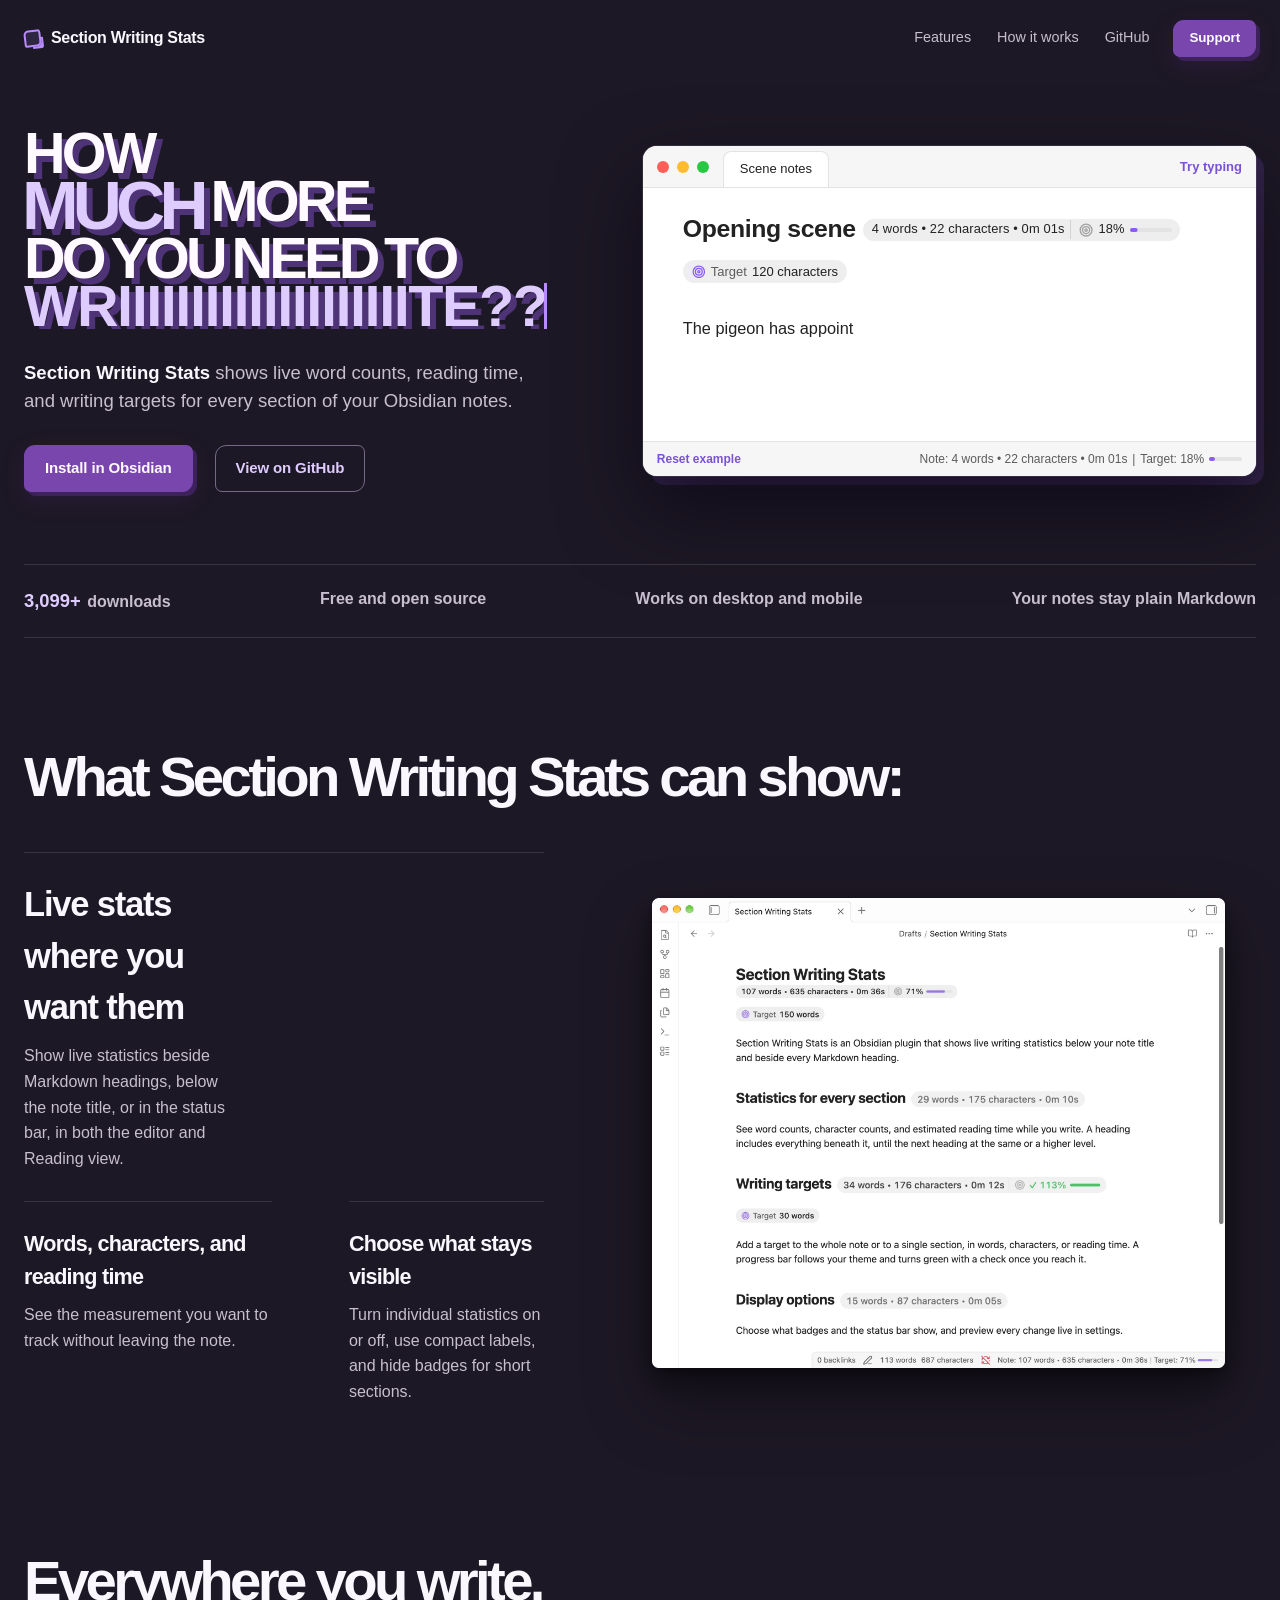
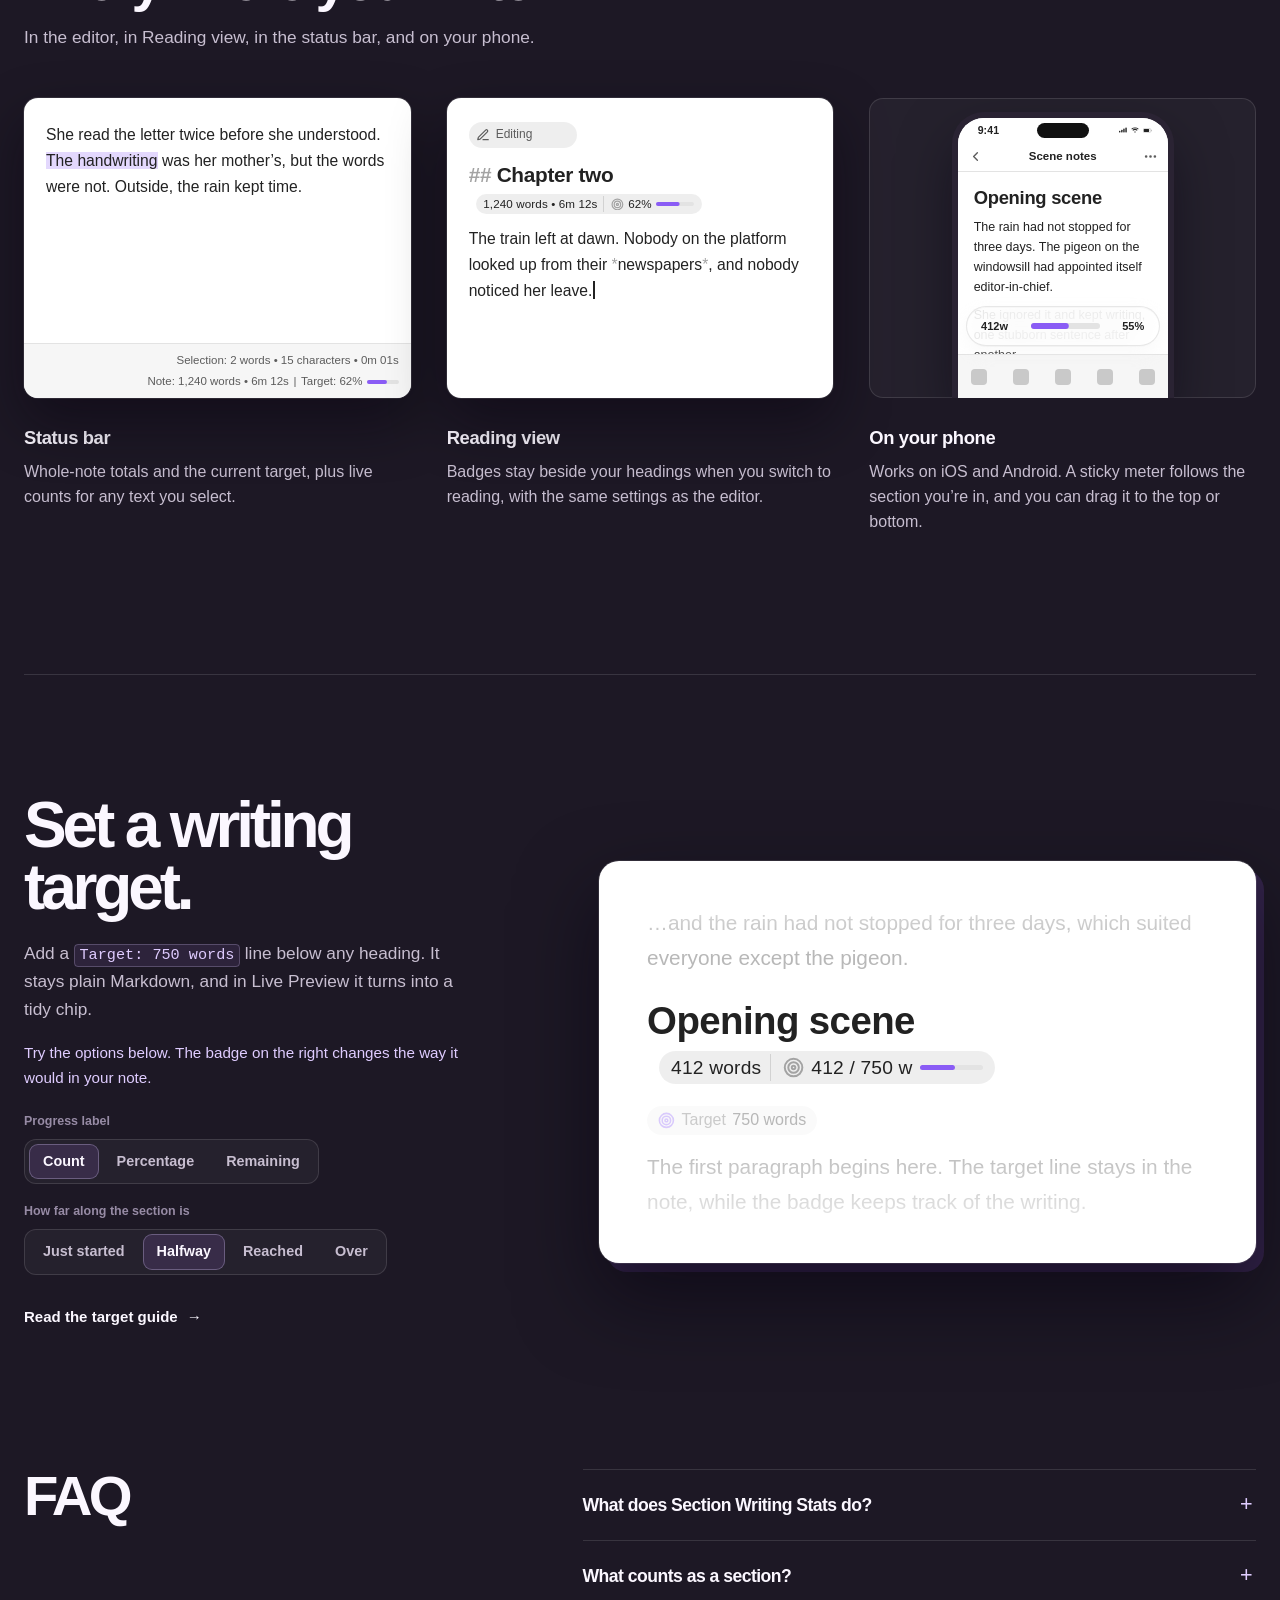
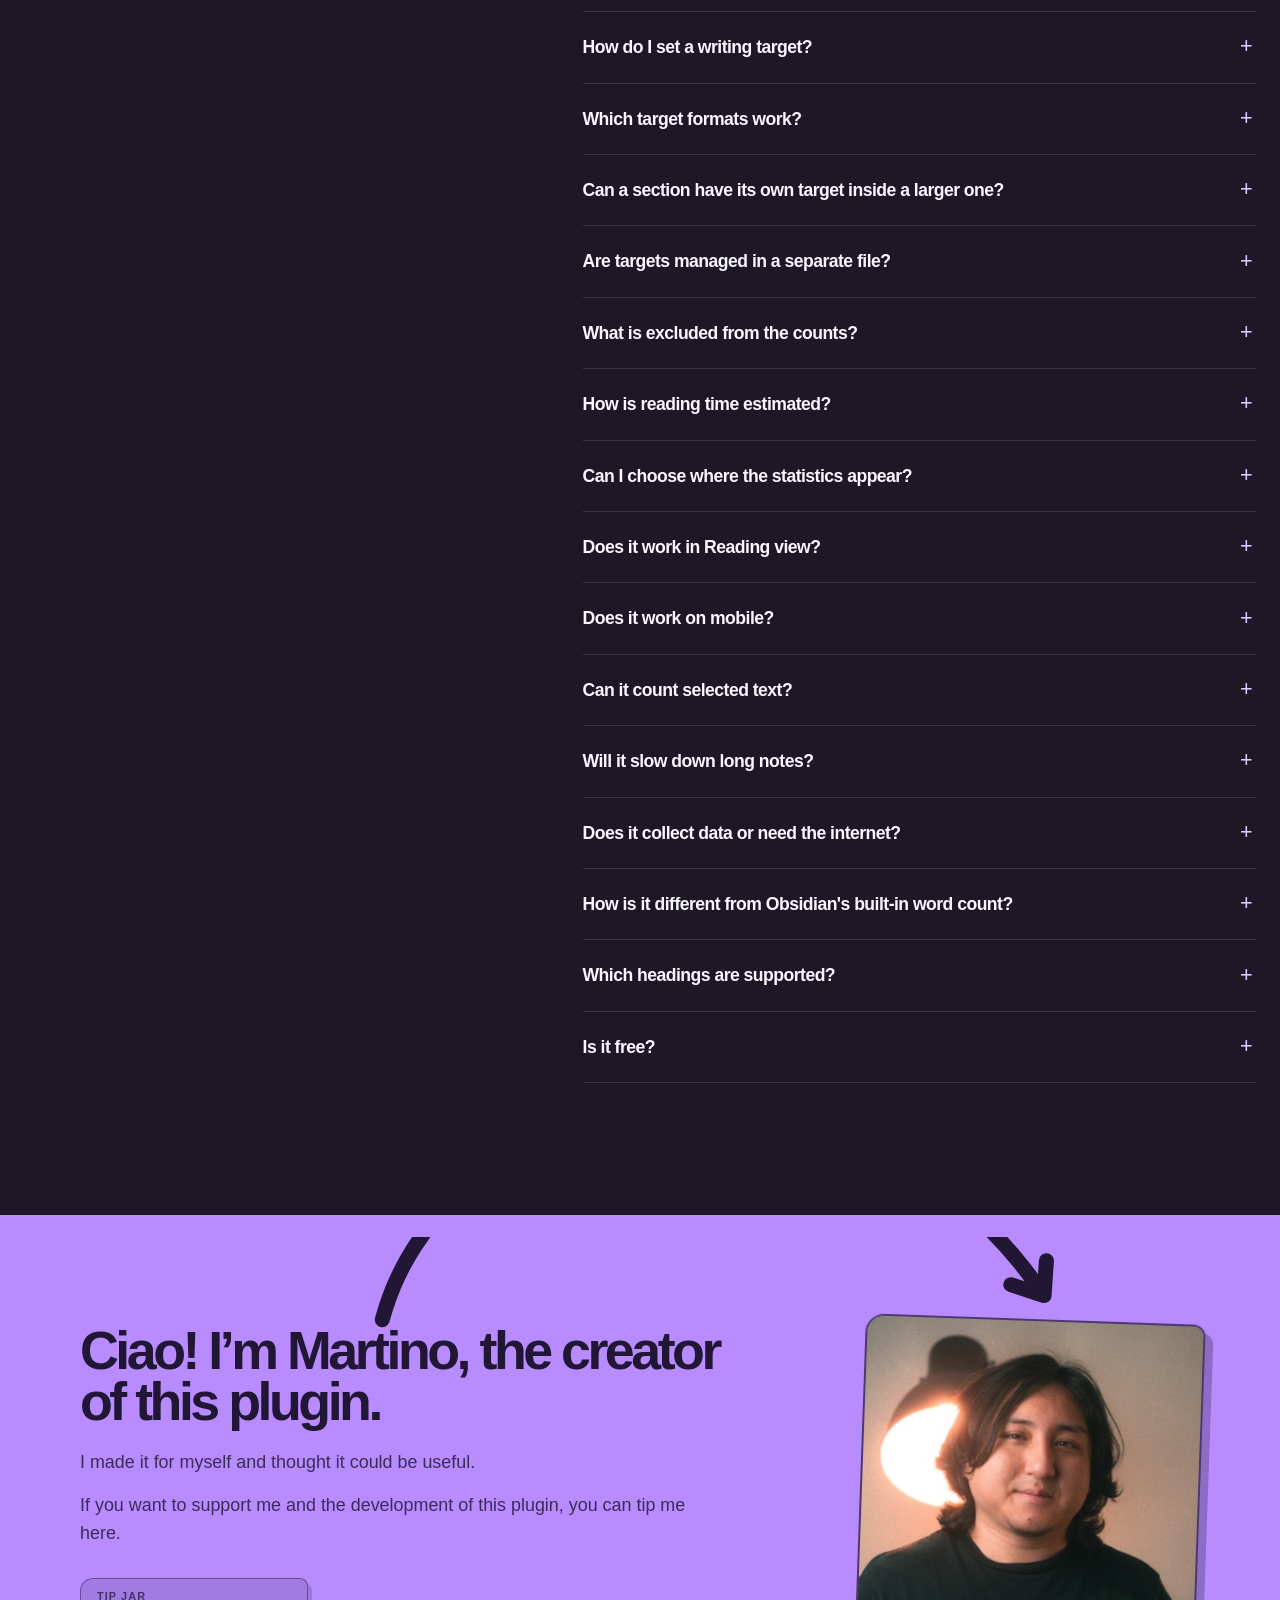
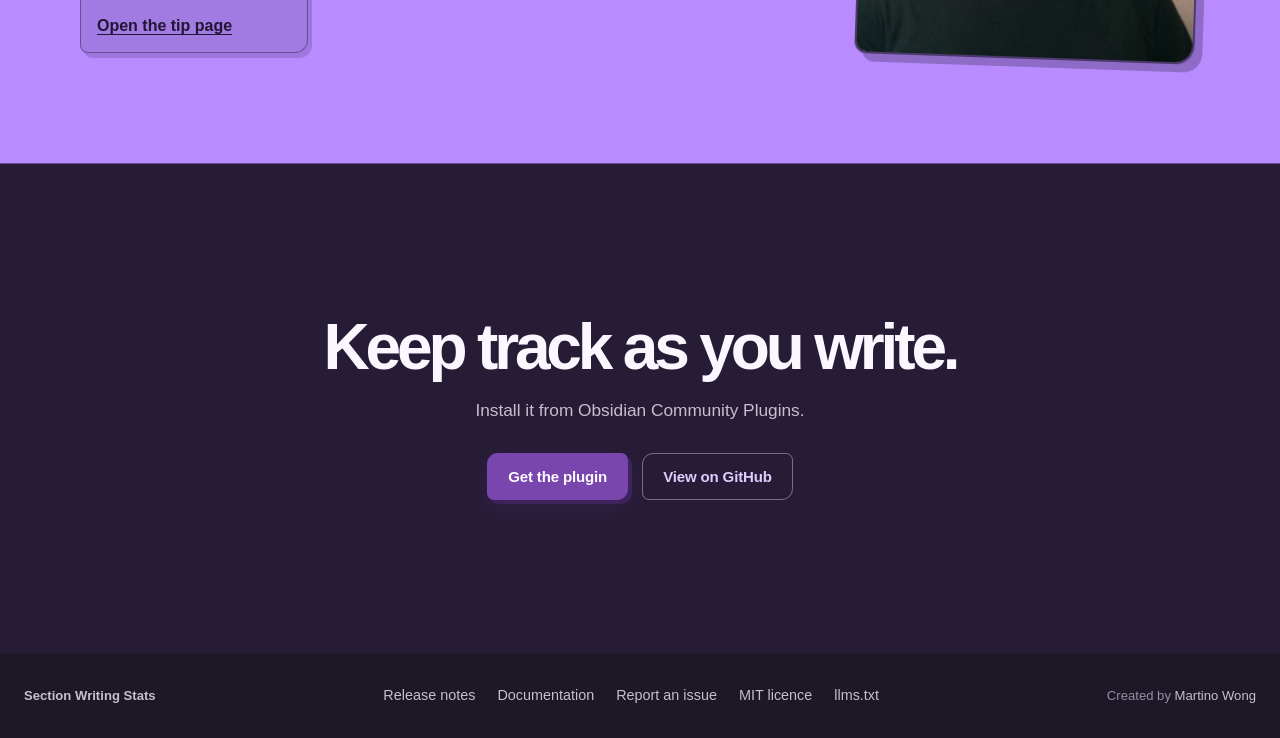
==== commit 585fd104: "Name the prototype's FAQ section "FAQ" Co-Authored-By: Claude Opus 5.5 <noreply@anthropic.com>" ====
--- a/prototype/index.html
+++ b/prototype/index.html
@@ -363,7 +363,7 @@
 
       <section class="faq-section" id="faq" aria-labelledby="faq-title">
         <div class="faq-heading reveal">
-          <h2 id="faq-title">Questions writers ask.</h2>
+          <h2 id="faq-title">FAQ</h2>
         </div>
         <div class="faq-list reveal">
           <details>
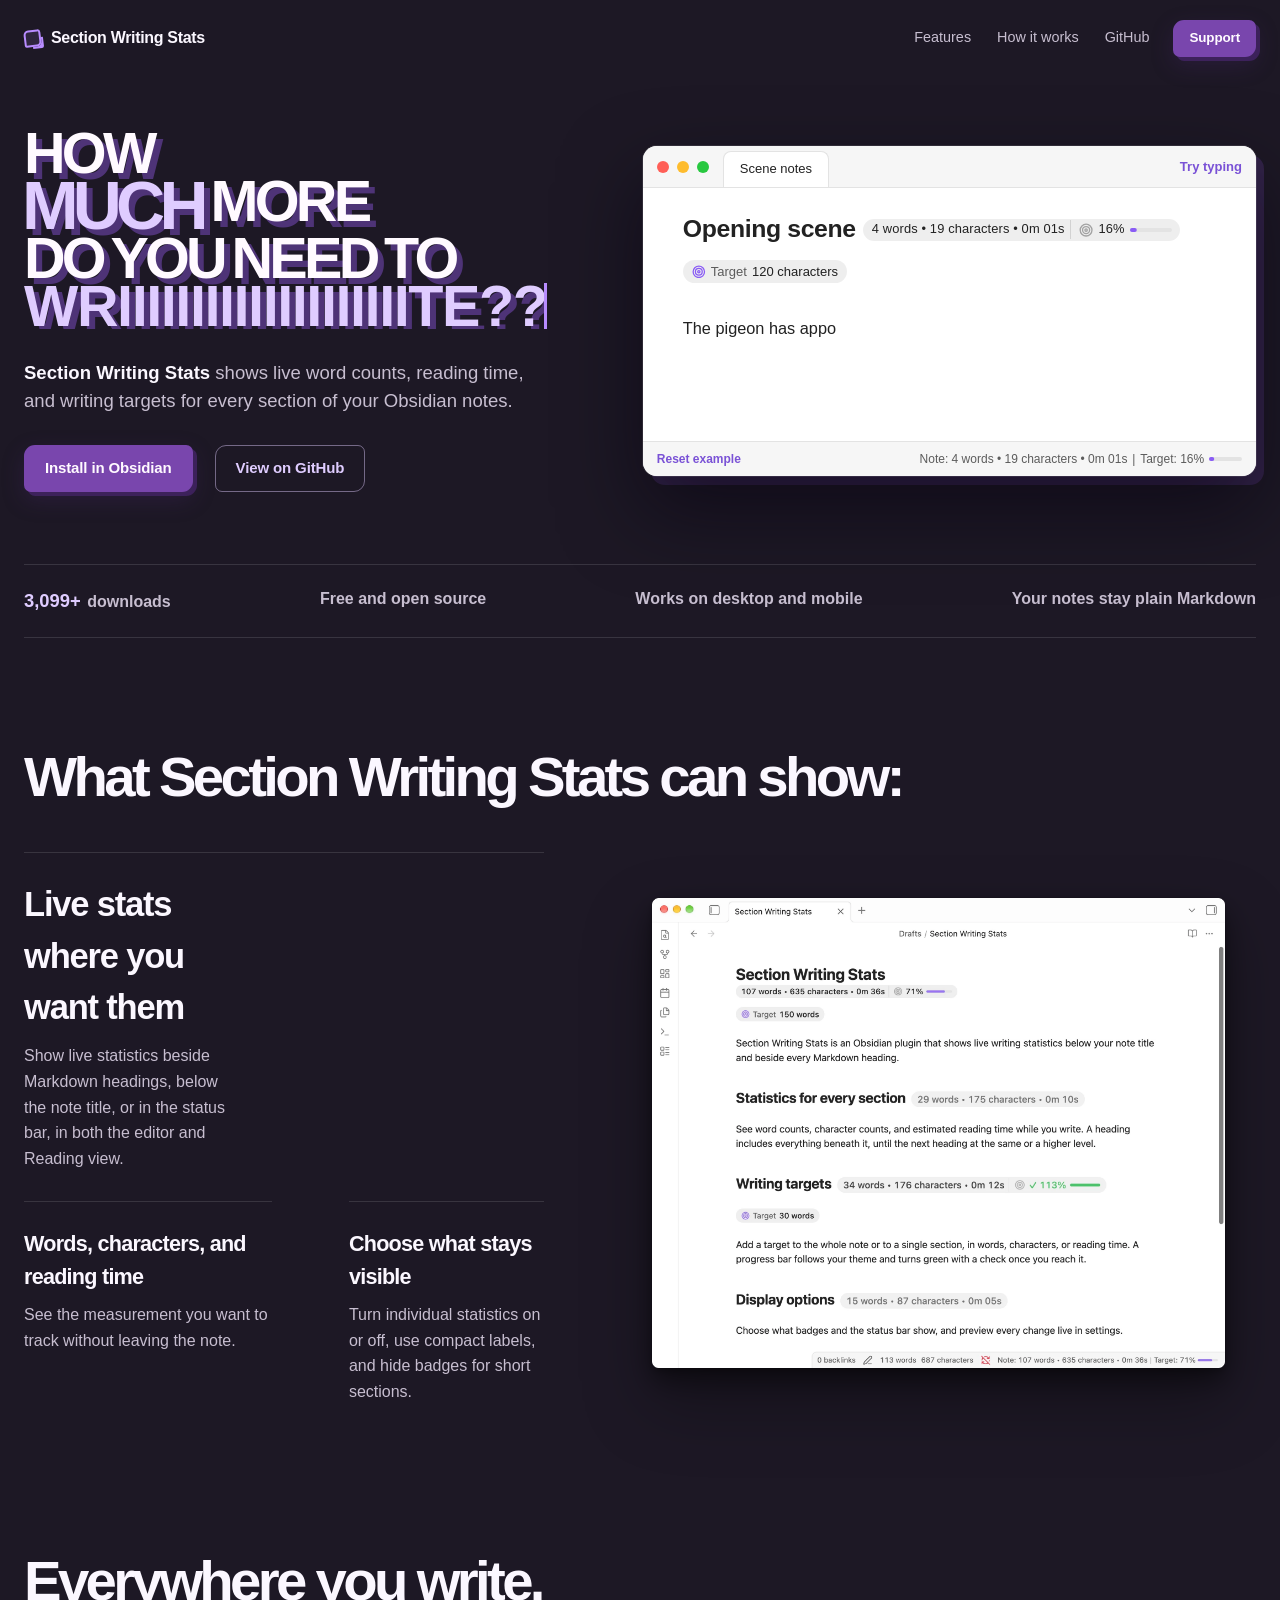
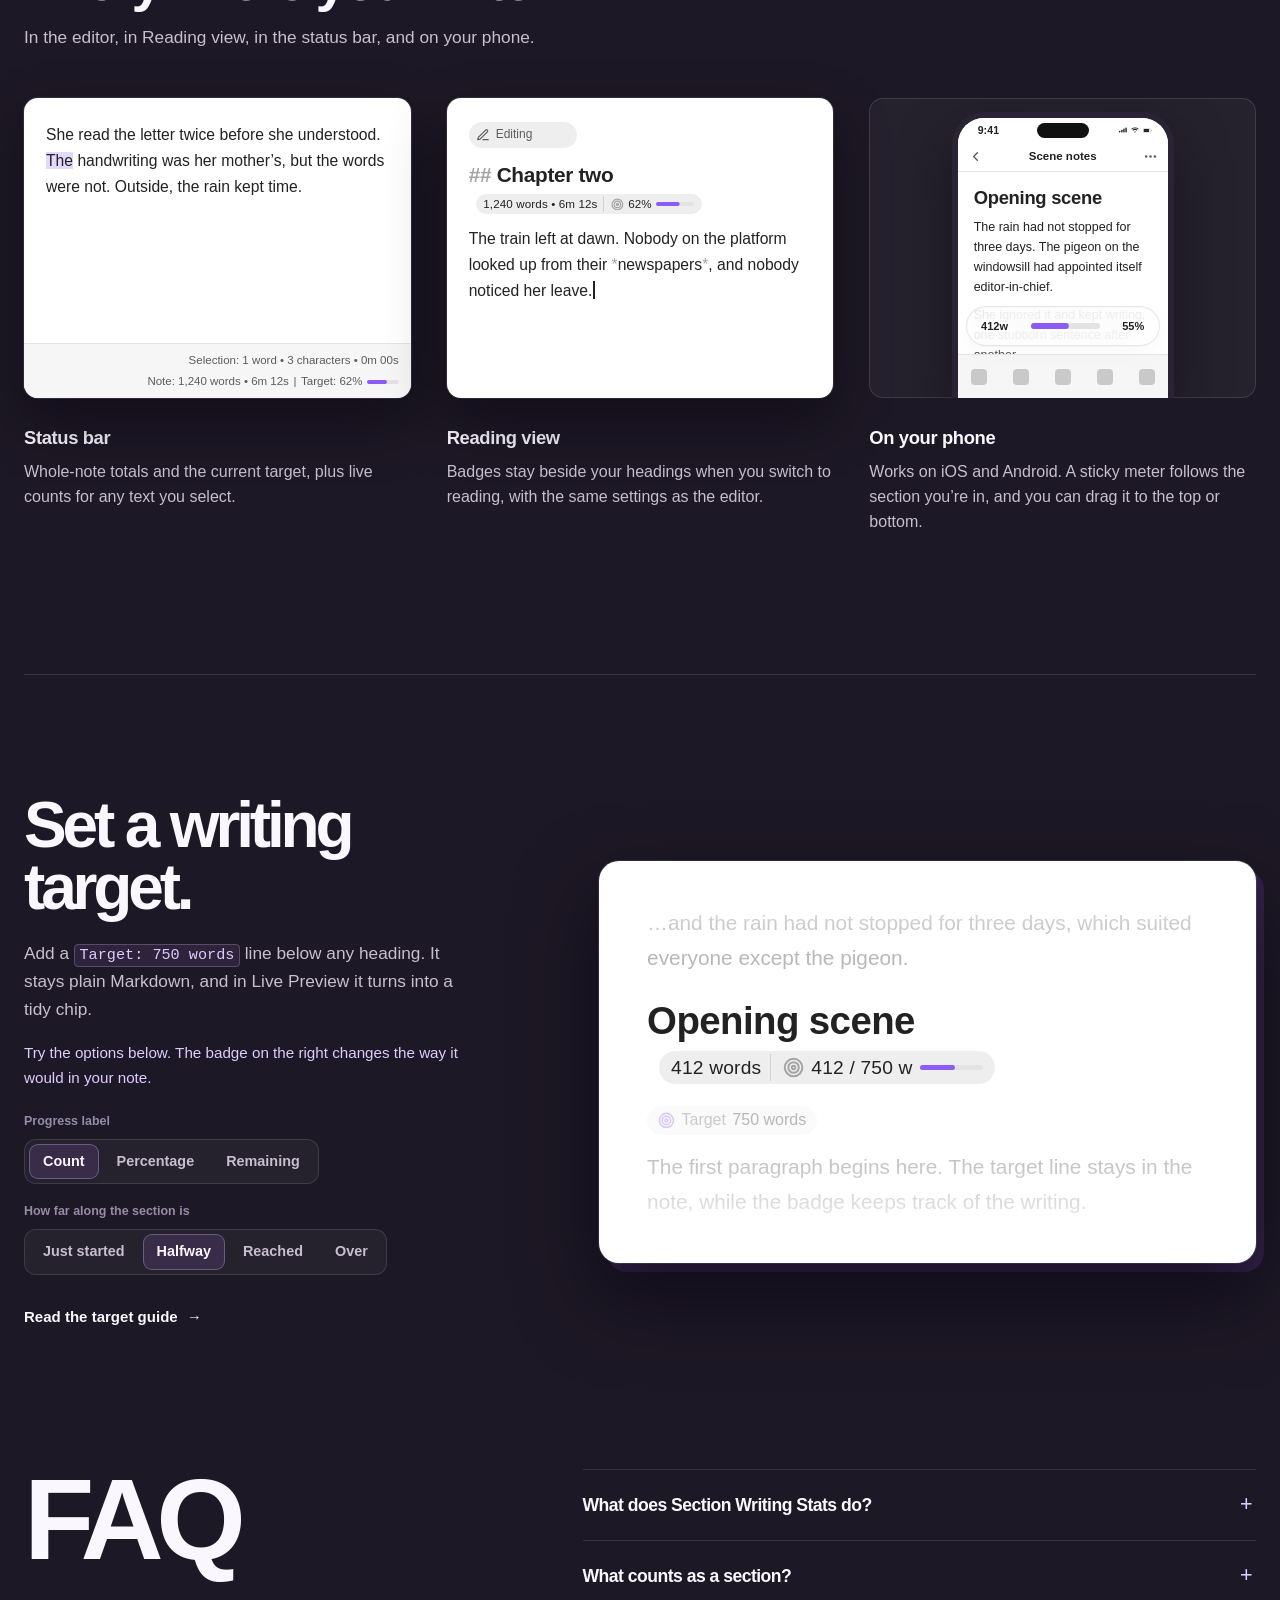
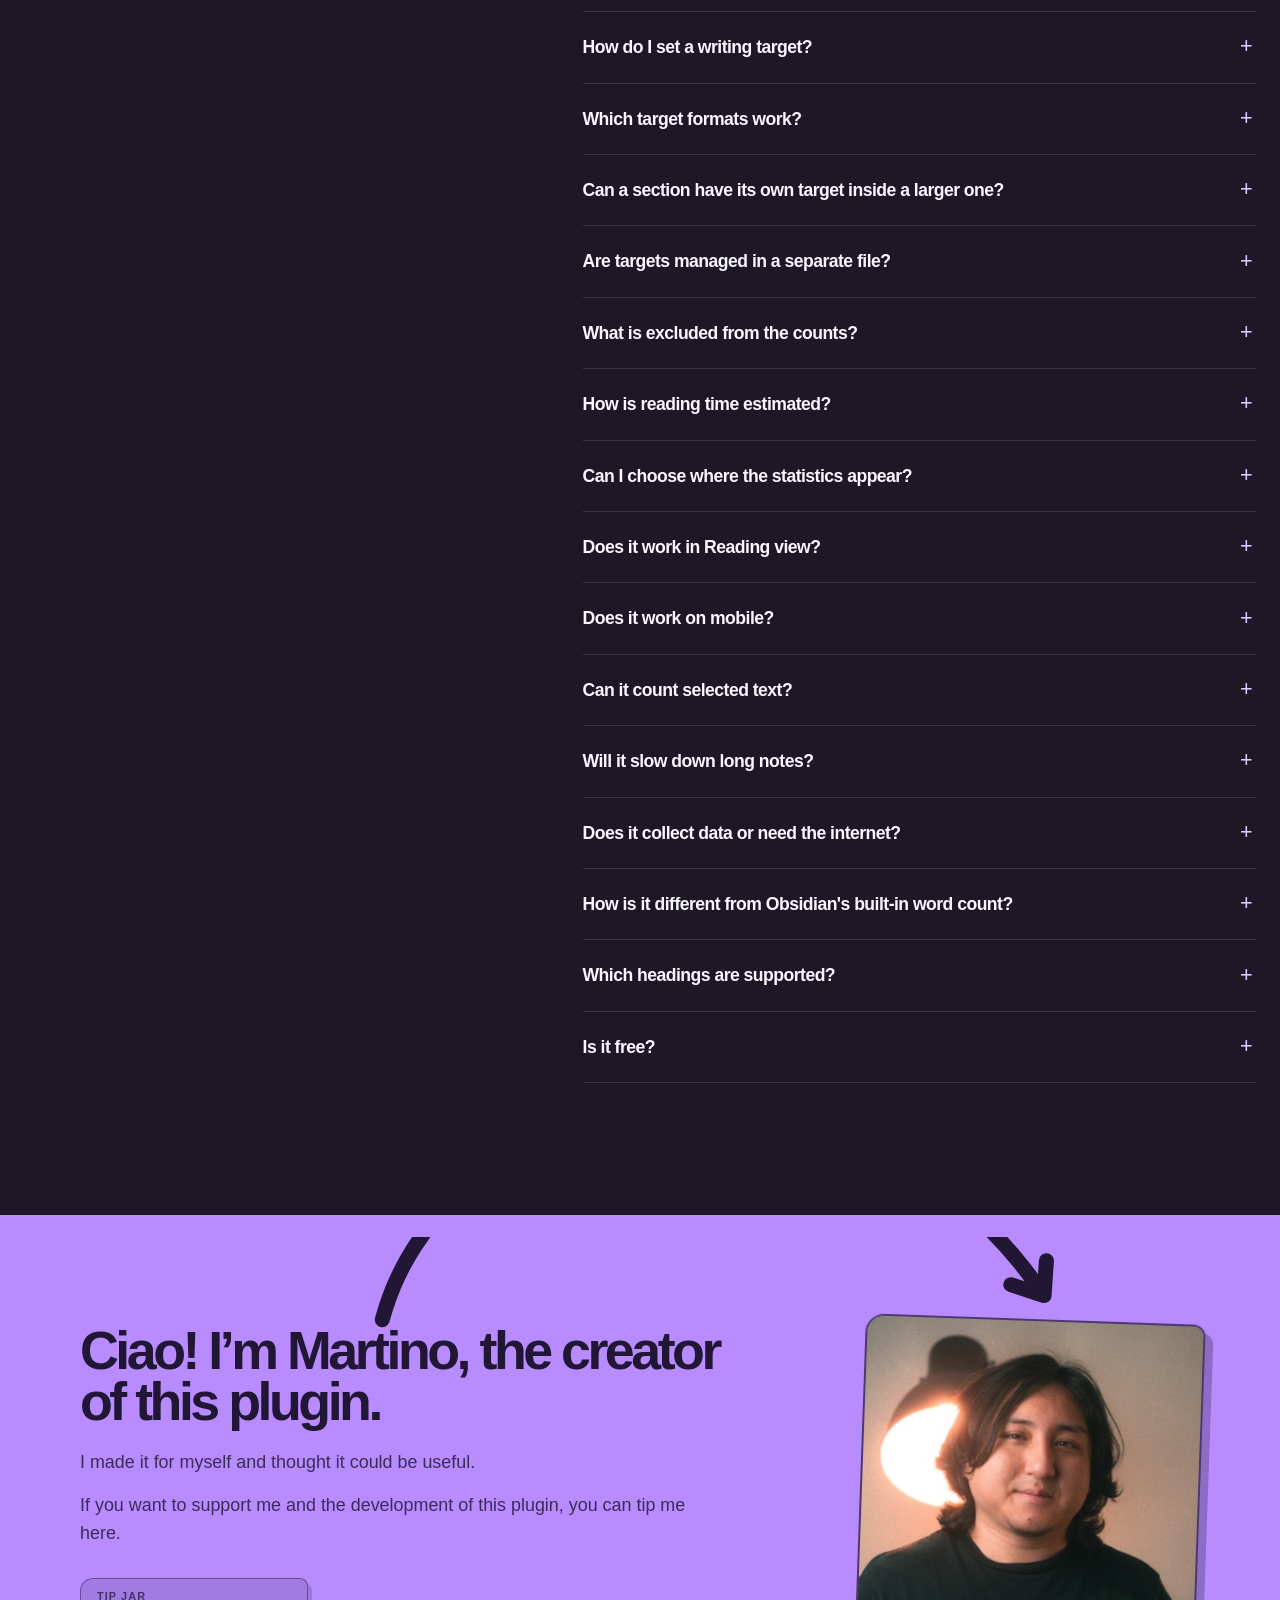
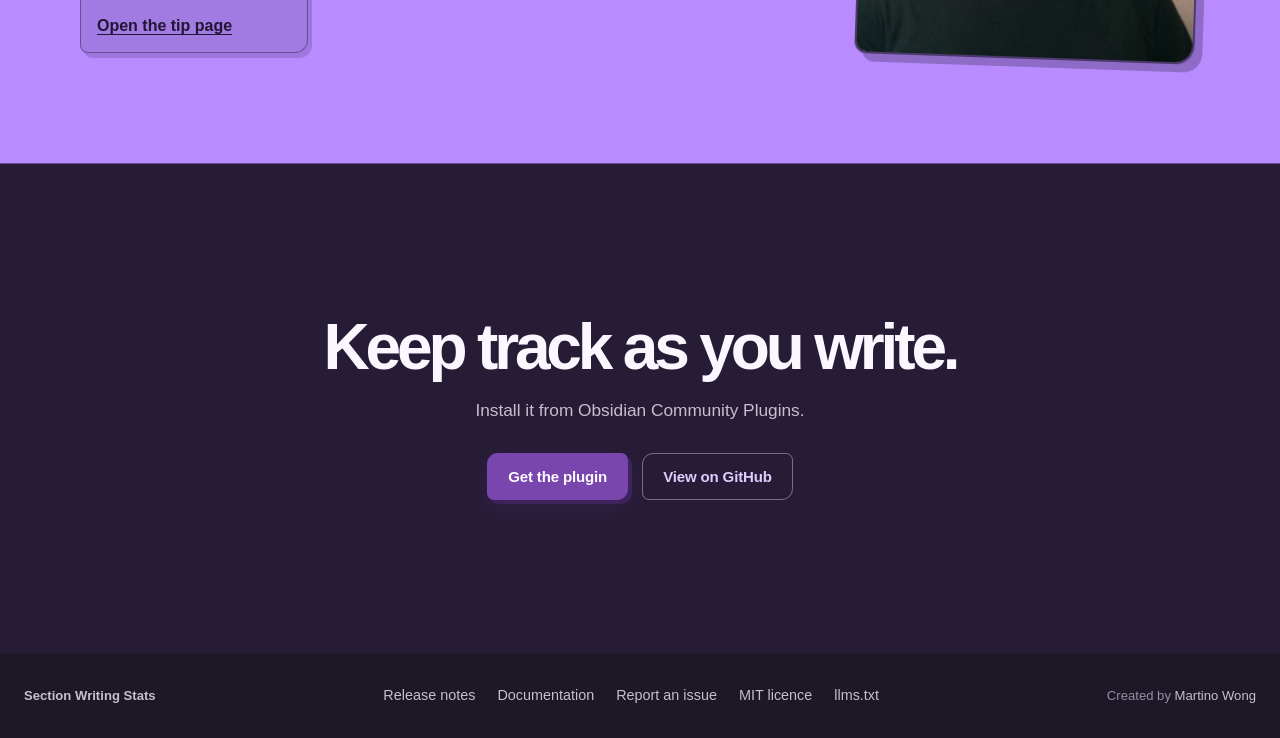
==== commit 3128ca2b: "Make the prototype's FAQ heading display-size Co-Authored-By: Claude Opus 5.5 <noreply@anthropic.com" ====
--- a/prototype/index.html
+++ b/prototype/index.html
@@ -22,7 +22,7 @@
     <meta name="twitter:image" content="https://martinowong.github.io/section-writing-stats-site/images/section-writing-stats-x-card.png?v=1.5.0" />
     <meta name="twitter:image:alt" content="Section Writing Stats for Obsidian, showing live word counts, character counts, reading time, and writing targets." />
     <title>Section Writing Stats for Obsidian - Word Counts & Writing Targets</title>
-    <link rel="stylesheet" href="site.css?v=2026-10-26" />
+    <link rel="stylesheet" href="site.css?v=2026-10-26b" />
     <link rel="stylesheet" href="plugin.css?v=2026-10-26" />
     <link rel="stylesheet" href="prototype.css?v=2026-10-26" />
     <script type="application/ld+json">
--- a/prototype/site.css
+++ b/prototype/site.css
@@ -159,7 +159,7 @@
 .syntax-heading { color: #f1e5ff; font-weight: 700; }.syntax-target { color: var(--accent-soft); }
 
 .faq-section { width: min(100% - 48px, 1280px); margin: 0 auto; display: grid; grid-template-columns: minmax(280px, 0.78fr) minmax(420px, 1.22fr); gap: clamp(48px, 10vw, 150px); padding: 0 0 132px; }
-.faq-heading h2 { margin: 0 0 20px; font-size: clamp(2.7rem, 4.4vw, 4.7rem); font-weight: 650; letter-spacing: -0.065em; line-height: 0.96; }
+.faq-heading h2 { margin: 0 0 20px; font-size: clamp(4.5rem, 9vw, 9rem); font-weight: 650; letter-spacing: -0.065em; line-height: 0.88; }
 .faq-heading p { max-width: 360px; margin: 0; color: var(--muted); font-size: 1.03rem; line-height: 1.55; }
 .faq-list { border-top: 1px solid var(--line); }
 .faq-list details { border-bottom: 1px solid var(--line); }
